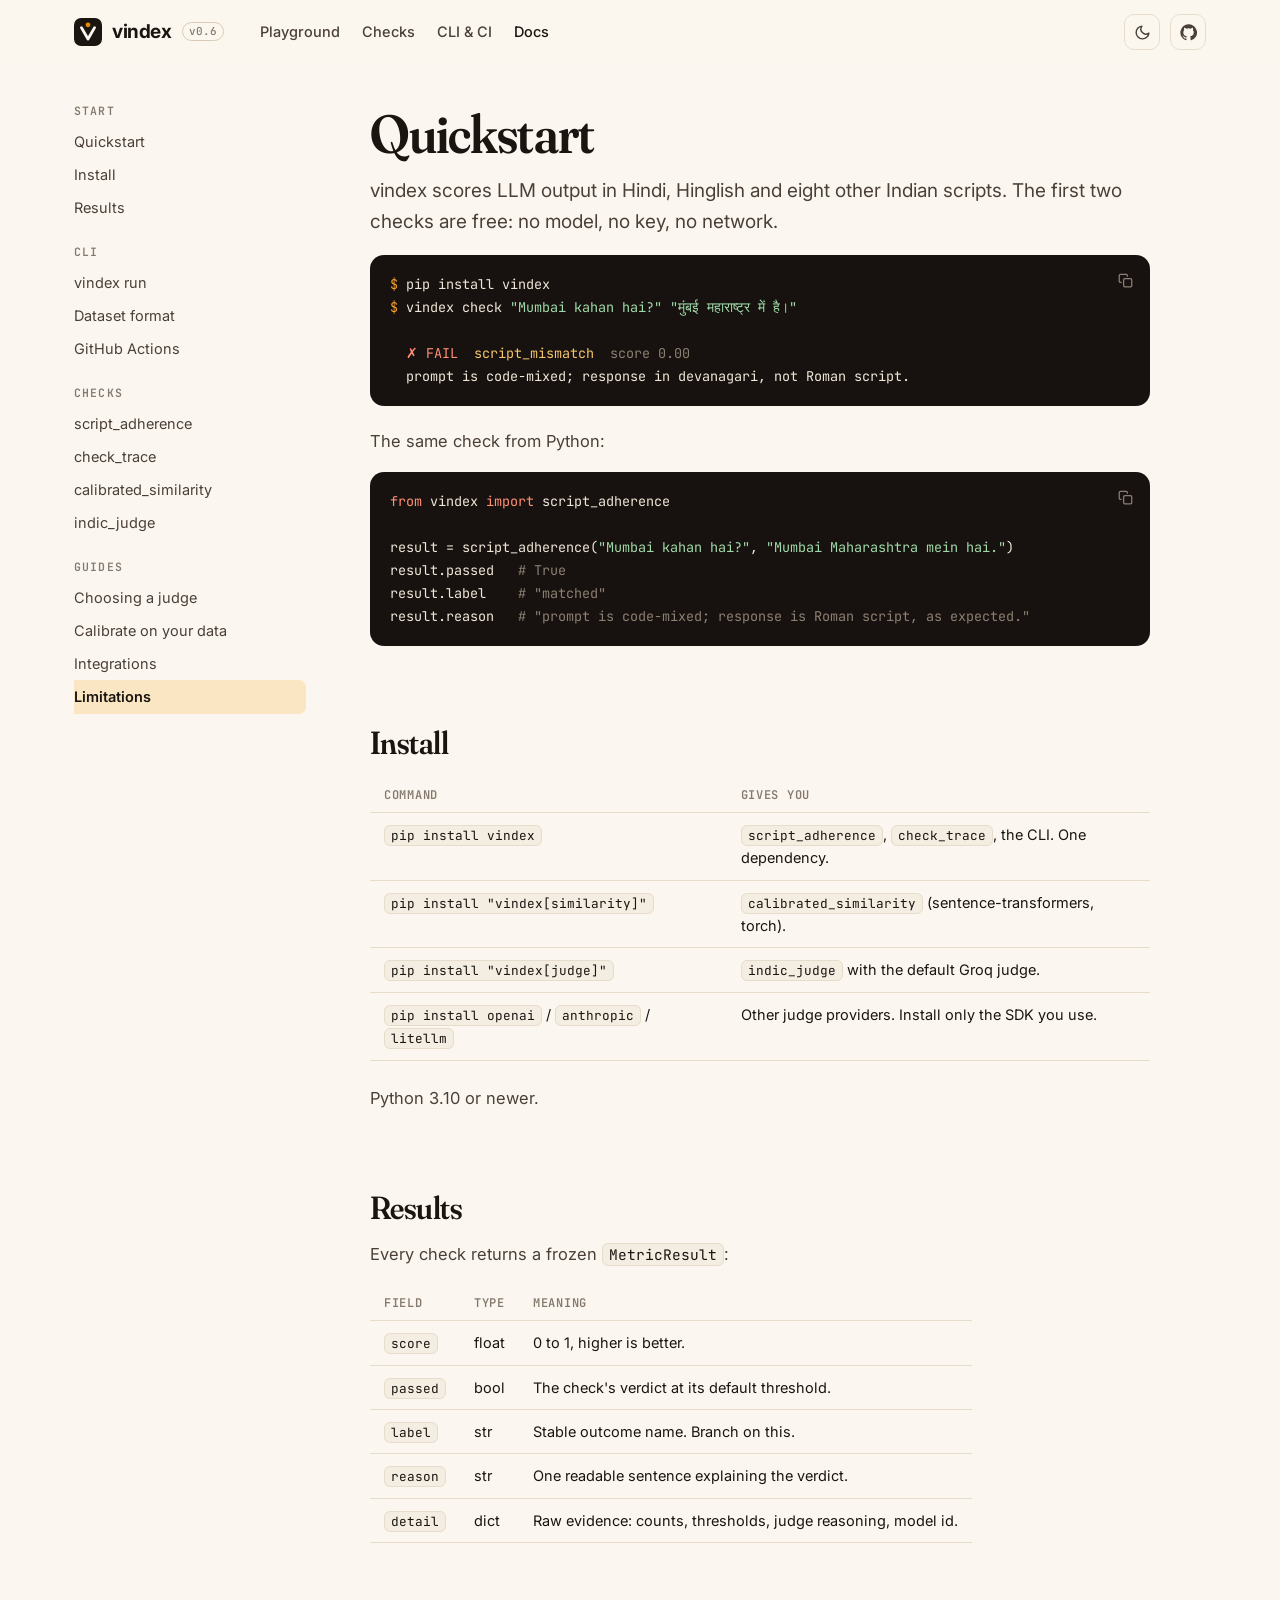
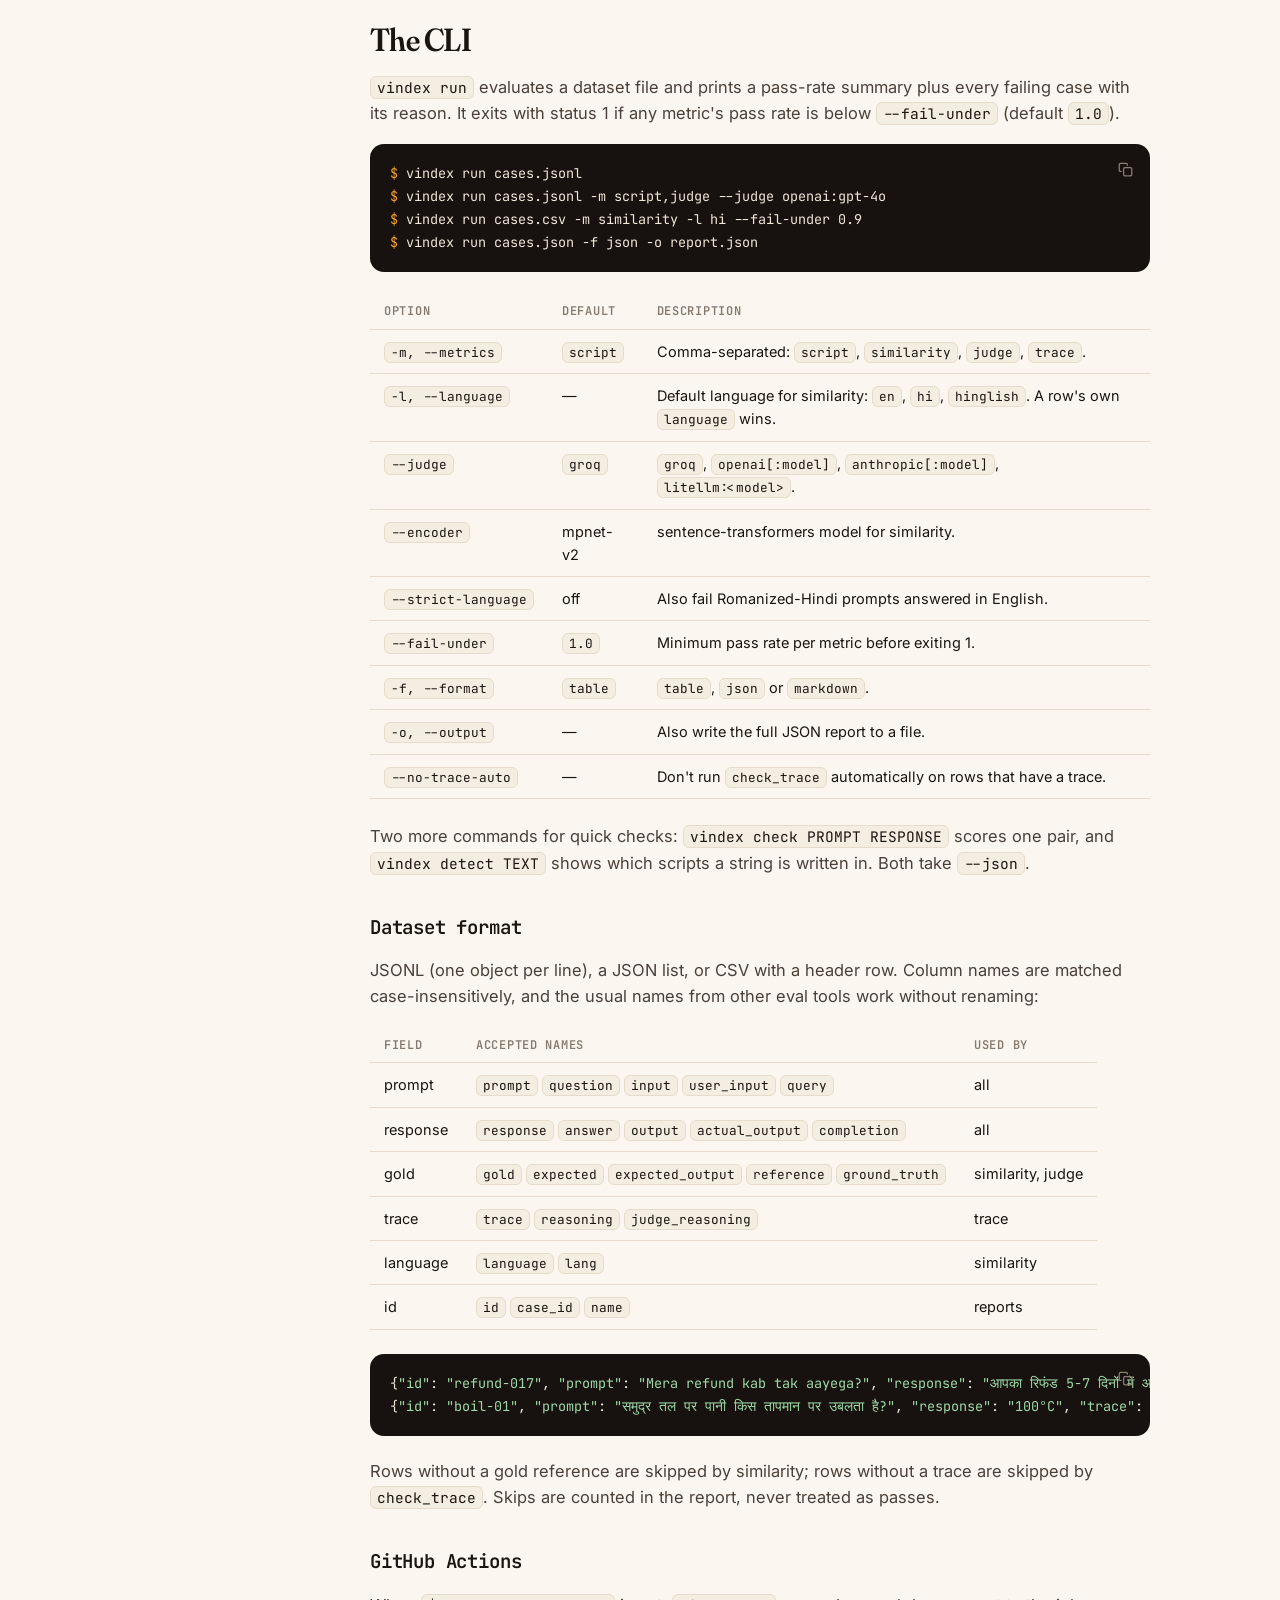
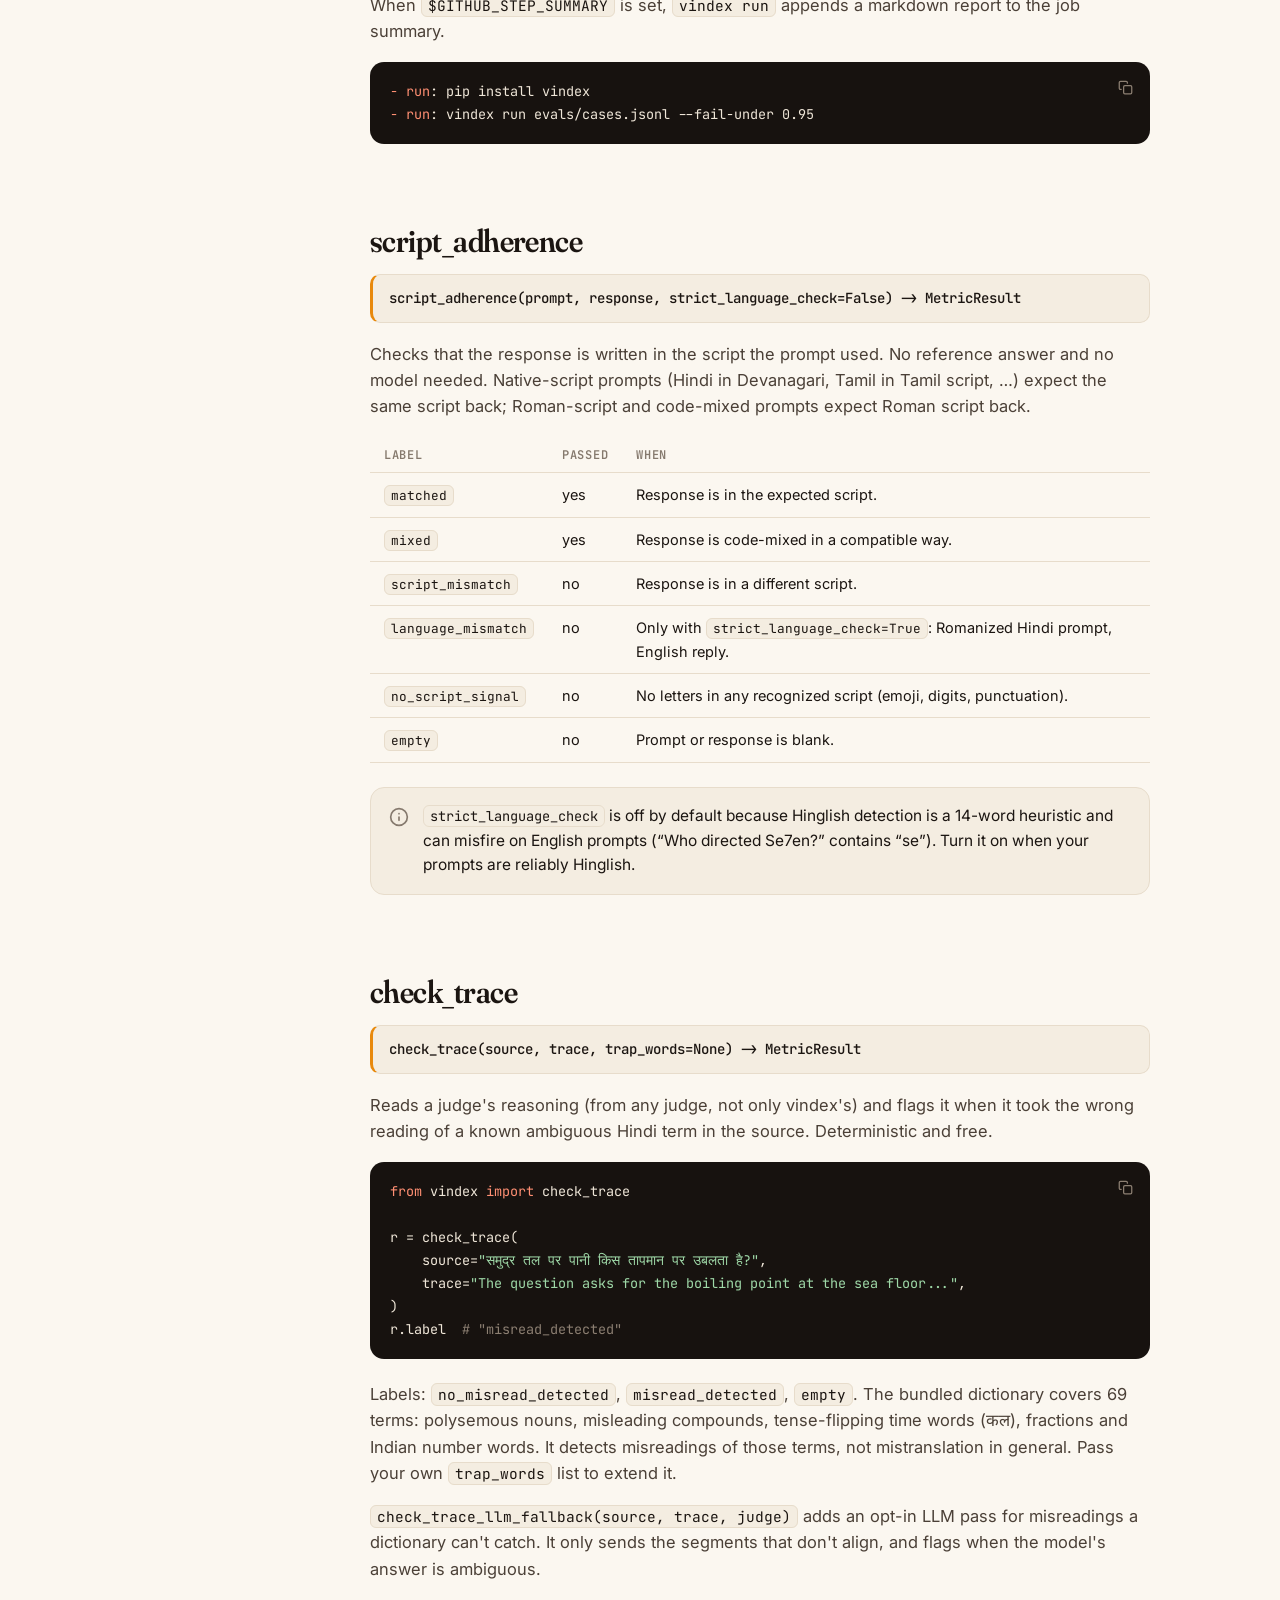
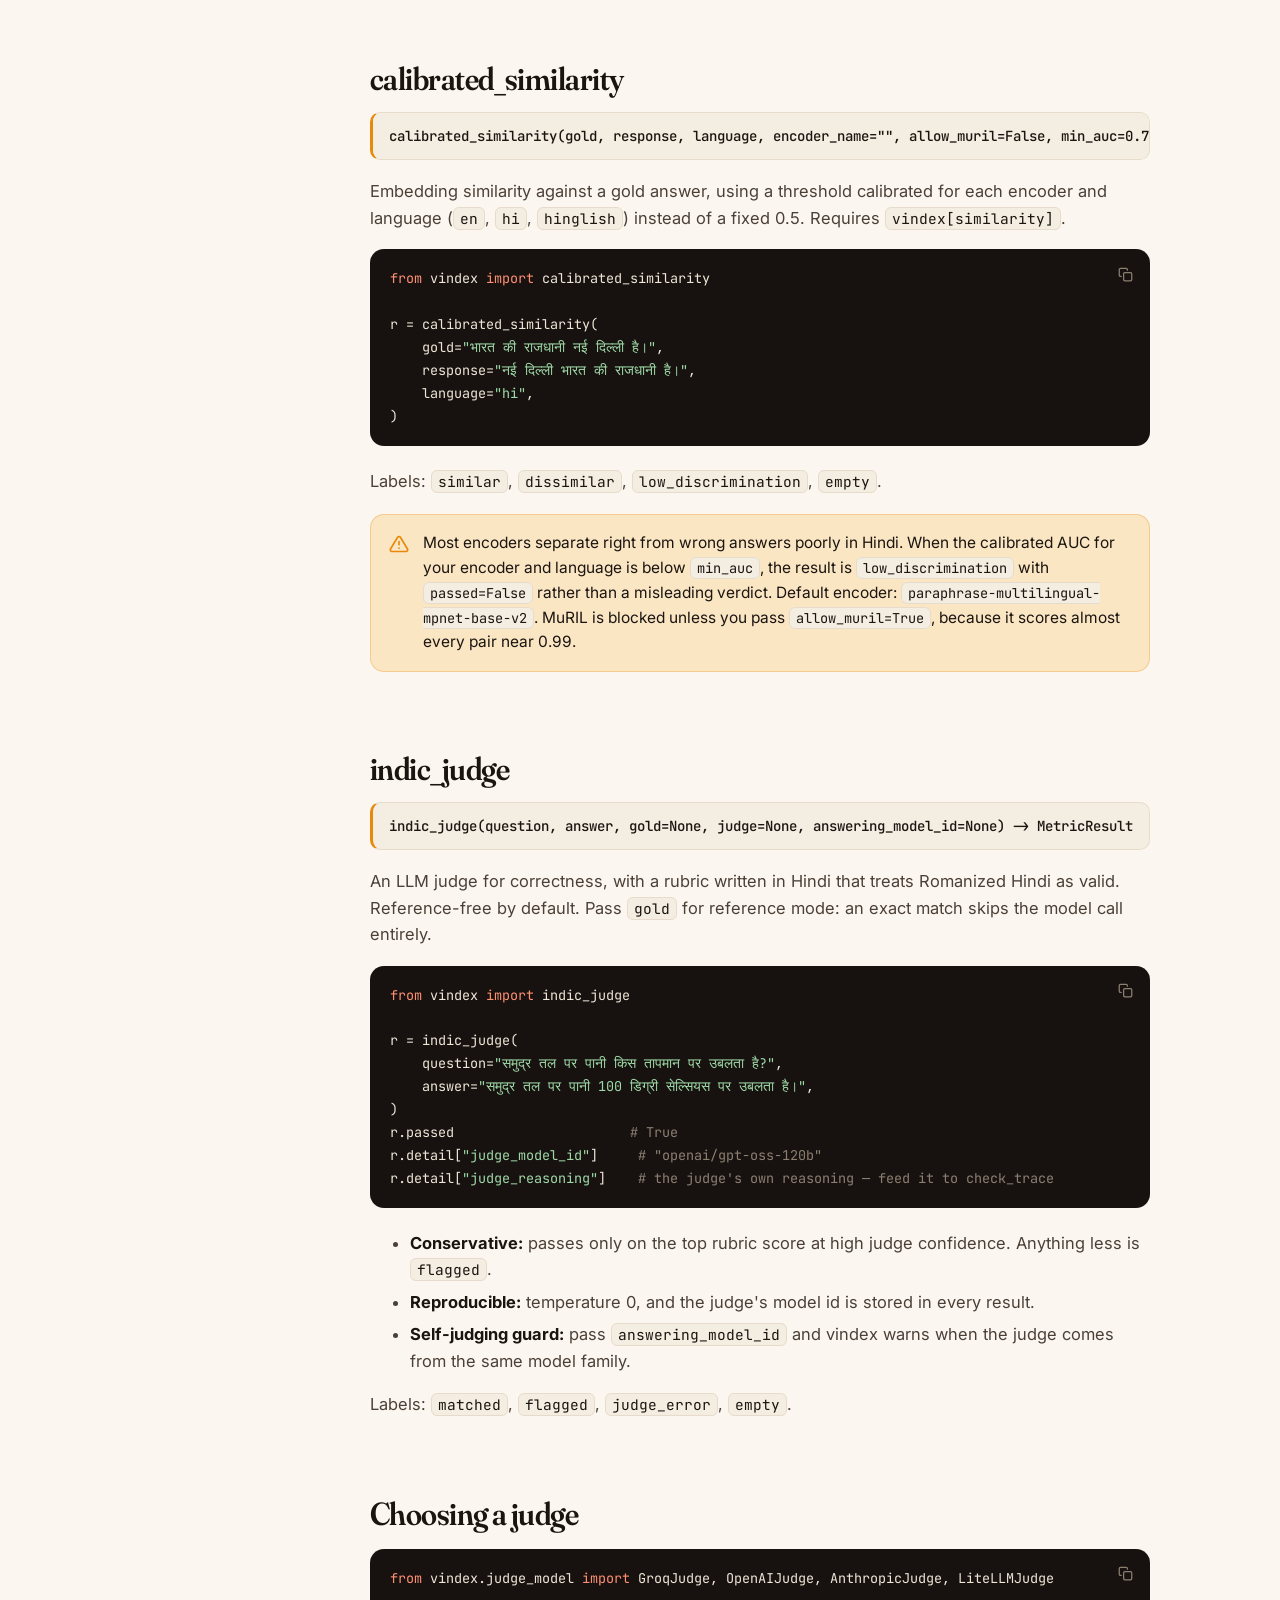
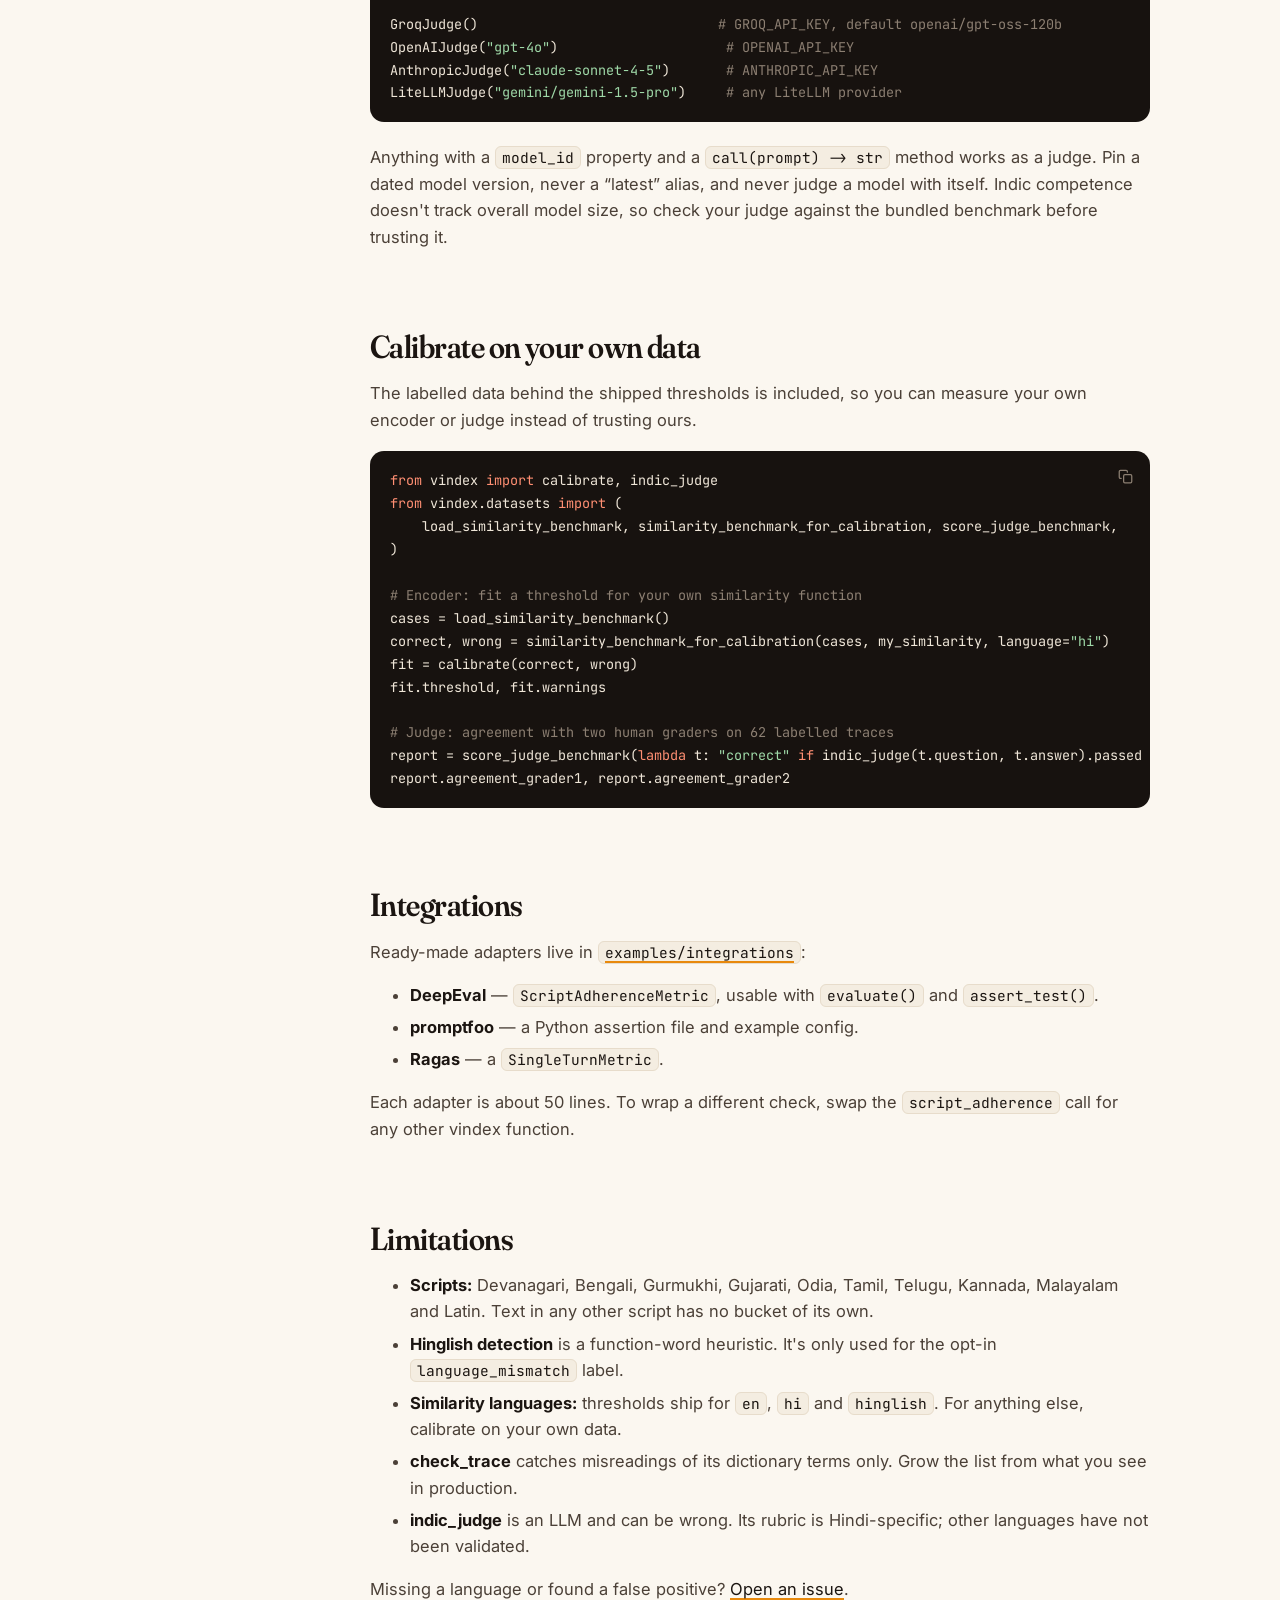
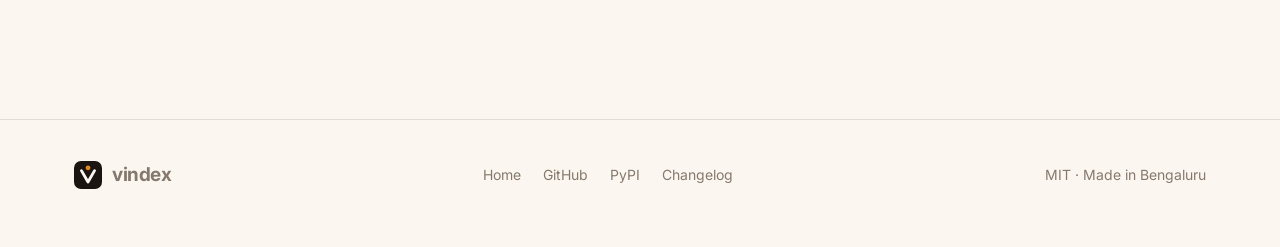
==== site/docs.html @ a99db392 "Ship v0.6.0: turn vindex into a product - Add the `vindex` CLI (run/check/detect) with CI exit codes" ====
<!doctype html>
<html lang="en">
<head>
<meta charset="utf-8">
<meta name="viewport" content="width=device-width, initial-scale=1">
<title>vindex docs</title>
<meta name="description" content="Install vindex, run the CLI, and use script_adherence, check_trace, calibrated_similarity and indic_judge.">
<meta name="theme-color" content="#fbf7f0" media="(prefers-color-scheme: light)">
<meta name="theme-color" content="#120e0b" media="(prefers-color-scheme: dark)">
<link rel="icon" href="favicon.svg" type="image/svg+xml">
<link rel="preconnect" href="https://fonts.googleapis.com">
<link rel="preconnect" href="https://fonts.gstatic.com" crossorigin>
<link href="https://fonts.googleapis.com/css2?family=Fraunces:ital,opsz,wght,SOFT@0,9..144,500..700,50;1,9..144,500,50&family=Inter:wght@400;500;600;700&family=JetBrains+Mono:wght@400;500;600;700&family=Tiro+Devanagari+Hindi&family=Noto+Sans+Devanagari:wght@400;600&display=swap" rel="stylesheet">
<link rel="stylesheet" href="assets/style.css">
</head>
<body>

<header class="nav">
  <div class="wrap">
    <a class="brand" href="./"><img class="brand-mark" src="assets/logo.svg" alt="">vindex <small>v0.6</small></a>
    <nav class="nav-links" aria-label="Primary">
      <a href="./#playground">Playground</a>
      <a href="./#checks">Checks</a>
      <a href="./#workflow">CLI &amp; CI</a>
      <a href="docs.html" aria-current="page">Docs</a>
    </nav>
    <div class="nav-right">
      <button class="icon-btn" type="button" data-theme-toggle aria-label="Toggle dark mode">
        <svg viewBox="0 0 24 24" fill="none" stroke="currentColor" stroke-width="2" stroke-linecap="round" stroke-linejoin="round"><path d="M21 12.8A9 9 0 1 1 11.2 3a7 7 0 0 0 9.8 9.8z"/></svg>
      </button>
      <a class="icon-btn" href="https://github.com/dripston/vindex" aria-label="GitHub">
        <svg viewBox="0 0 24 24" fill="currentColor"><path d="M12 .5a11.5 11.5 0 0 0-3.64 22.41c.58.1.79-.25.79-.56v-2c-3.2.7-3.88-1.37-3.88-1.37-.52-1.33-1.28-1.69-1.28-1.69-1.05-.72.08-.7.08-.7 1.16.08 1.77 1.19 1.77 1.19 1.03 1.77 2.7 1.26 3.36.96.1-.75.4-1.26.73-1.55-2.55-.29-5.24-1.28-5.24-5.68 0-1.26.45-2.28 1.19-3.09-.12-.29-.52-1.46.11-3.05 0 0 .97-.31 3.17 1.18a11 11 0 0 1 5.77 0c2.2-1.49 3.17-1.18 3.17-1.18.63 1.59.23 2.76.11 3.05.74.81 1.19 1.83 1.19 3.09 0 4.41-2.69 5.38-5.25 5.67.41.36.78 1.06.78 2.14v3.17c0 .31.21.67.8.56A11.5 11.5 0 0 0 12 .5z"/></svg>
      </a>
    </div>
  </div>
</header>

<div class="wrap docs">
  <aside class="sidebar" aria-label="Docs navigation">
    <h5>Start</h5>
    <a href="#quickstart">Quickstart</a>
    <a href="#install">Install</a>
    <a href="#results">Results</a>
    <h5>CLI</h5>
    <a href="#cli">vindex run</a>
    <a href="#datasets">Dataset format</a>
    <a href="#ci">GitHub Actions</a>
    <h5>Checks</h5>
    <a href="#script-adherence">script_adherence</a>
    <a href="#check-trace">check_trace</a>
    <a href="#similarity">calibrated_similarity</a>
    <a href="#judge">indic_judge</a>
    <h5>Guides</h5>
    <a href="#judges">Choosing a judge</a>
    <a href="#calibrate">Calibrate on your data</a>
    <a href="#integrations">Integrations</a>
    <a href="#limits">Limitations</a>
  </aside>

  <article class="prose">
    <h1 id="quickstart">Quickstart</h1>
    <p class="lead">vindex scores LLM output in Hindi, Hinglish and eight other Indian scripts. The first two checks are free: no model, no key, no network.</p>
<pre data-copyable><span class="p">$</span> pip install vindex
<span class="p">$</span> vindex check <span class="s">"Mumbai kahan hai?"</span> <span class="s">"मुंबई महाराष्ट्र में है।"</span>

  <span class="k">✗ FAIL</span>  <span class="f">script_mismatch</span>  <span class="c">score 0.00</span>
  prompt is code-mixed; response in devanagari, not Roman script.</pre>
    <p>The same check from Python:</p>
<pre data-copyable><span class="k">from</span> vindex <span class="k">import</span> script_adherence

result = script_adherence(<span class="s">"Mumbai kahan hai?"</span>, <span class="s">"Mumbai Maharashtra mein hai."</span>)
result.passed   <span class="c"># True</span>
result.label    <span class="c"># "matched"</span>
result.reason   <span class="c"># "prompt is code-mixed; response is Roman script, as expected."</span></pre>

    <h2 id="install">Install</h2>
    <table>
      <thead><tr><th>Command</th><th>Gives you</th></tr></thead>
      <tbody>
        <tr><td><code>pip install vindex</code></td><td><code>script_adherence</code>, <code>check_trace</code>, the CLI. One dependency.</td></tr>
        <tr><td><code>pip install "vindex[similarity]"</code></td><td><code>calibrated_similarity</code> (sentence-transformers, torch).</td></tr>
        <tr><td><code>pip install "vindex[judge]"</code></td><td><code>indic_judge</code> with the default Groq judge.</td></tr>
        <tr><td><code>pip install openai</code> / <code>anthropic</code> / <code>litellm</code></td><td>Other judge providers. Install only the SDK you use.</td></tr>
      </tbody>
    </table>
    <p>Python 3.10 or newer.</p>

    <h2 id="results">Results</h2>
    <p>Every check returns a frozen <code>MetricResult</code>:</p>
    <table>
      <thead><tr><th>Field</th><th>Type</th><th>Meaning</th></tr></thead>
      <tbody>
        <tr><td><code>score</code></td><td>float</td><td>0 to 1, higher is better.</td></tr>
        <tr><td><code>passed</code></td><td>bool</td><td>The check's verdict at its default threshold.</td></tr>
        <tr><td><code>label</code></td><td>str</td><td>Stable outcome name. Branch on this.</td></tr>
        <tr><td><code>reason</code></td><td>str</td><td>One readable sentence explaining the verdict.</td></tr>
        <tr><td><code>detail</code></td><td>dict</td><td>Raw evidence: counts, thresholds, judge reasoning, model id.</td></tr>
      </tbody>
    </table>

    <h2 id="cli">The CLI</h2>
    <p><code>vindex run</code> evaluates a dataset file and prints a pass-rate summary plus every failing case with its reason. It exits with status 1 if any metric's pass rate is below <code>--fail-under</code> (default <code>1.0</code>).</p>
<pre data-copyable><span class="p">$</span> vindex run cases.jsonl
<span class="p">$</span> vindex run cases.jsonl -m script,judge --judge openai:gpt-4o
<span class="p">$</span> vindex run cases.csv -m similarity -l hi --fail-under 0.9
<span class="p">$</span> vindex run cases.json -f json -o report.json</pre>
    <table>
      <thead><tr><th>Option</th><th>Default</th><th>Description</th></tr></thead>
      <tbody>
        <tr><td><code>-m, --metrics</code></td><td><code>script</code></td><td>Comma-separated: <code>script</code>, <code>similarity</code>, <code>judge</code>, <code>trace</code>.</td></tr>
        <tr><td><code>-l, --language</code></td><td>—</td><td>Default language for similarity: <code>en</code>, <code>hi</code>, <code>hinglish</code>. A row's own <code>language</code> wins.</td></tr>
        <tr><td><code>--judge</code></td><td><code>groq</code></td><td><code>groq</code>, <code>openai[:model]</code>, <code>anthropic[:model]</code>, <code>litellm:&lt;model&gt;</code>.</td></tr>
        <tr><td><code>--encoder</code></td><td>mpnet-v2</td><td>sentence-transformers model for similarity.</td></tr>
        <tr><td><code>--strict-language</code></td><td>off</td><td>Also fail Romanized-Hindi prompts answered in English.</td></tr>
        <tr><td><code>--fail-under</code></td><td><code>1.0</code></td><td>Minimum pass rate per metric before exiting 1.</td></tr>
        <tr><td><code>-f, --format</code></td><td><code>table</code></td><td><code>table</code>, <code>json</code> or <code>markdown</code>.</td></tr>
        <tr><td><code>-o, --output</code></td><td>—</td><td>Also write the full JSON report to a file.</td></tr>
        <tr><td><code>--no-trace-auto</code></td><td>—</td><td>Don't run <code>check_trace</code> automatically on rows that have a trace.</td></tr>
      </tbody>
    </table>
    <p>Two more commands for quick checks: <code>vindex check PROMPT RESPONSE</code> scores one pair, and <code>vindex detect TEXT</code> shows which scripts a string is written in. Both take <code>--json</code>.</p>

    <h3 id="datasets">Dataset format</h3>
    <p>JSONL (one object per line), a JSON list, or CSV with a header row. Column names are matched case-insensitively, and the usual names from other eval tools work without renaming:</p>
    <table>
      <thead><tr><th>Field</th><th>Accepted names</th><th>Used by</th></tr></thead>
      <tbody>
        <tr><td>prompt</td><td><code>prompt</code> <code>question</code> <code>input</code> <code>user_input</code> <code>query</code></td><td>all</td></tr>
        <tr><td>response</td><td><code>response</code> <code>answer</code> <code>output</code> <code>actual_output</code> <code>completion</code></td><td>all</td></tr>
        <tr><td>gold</td><td><code>gold</code> <code>expected</code> <code>expected_output</code> <code>reference</code> <code>ground_truth</code></td><td>similarity, judge</td></tr>
        <tr><td>trace</td><td><code>trace</code> <code>reasoning</code> <code>judge_reasoning</code></td><td>trace</td></tr>
        <tr><td>language</td><td><code>language</code> <code>lang</code></td><td>similarity</td></tr>
        <tr><td>id</td><td><code>id</code> <code>case_id</code> <code>name</code></td><td>reports</td></tr>
      </tbody>
    </table>
<pre data-copyable>{<span class="s">"id"</span>: <span class="s">"refund-017"</span>, <span class="s">"prompt"</span>: <span class="s">"Mera refund kab tak aayega?"</span>, <span class="s">"response"</span>: <span class="s">"आपका रिफंड 5-7 दिनों में आएगा।"</span>}
{<span class="s">"id"</span>: <span class="s">"boil-01"</span>, <span class="s">"prompt"</span>: <span class="s">"समुद्र तल पर पानी किस तापमान पर उबलता है?"</span>, <span class="s">"response"</span>: <span class="s">"100°C"</span>, <span class="s">"trace"</span>: <span class="s">"...sea floor..."</span>}</pre>
    <p>Rows without a gold reference are skipped by similarity; rows without a trace are skipped by <code>check_trace</code>. Skips are counted in the report, never treated as passes.</p>

    <h3 id="ci">GitHub Actions</h3>
    <p>When <code>$GITHUB_STEP_SUMMARY</code> is set, <code>vindex run</code> appends a markdown report to the job summary.</p>
<pre data-copyable><span class="k">- run</span>: pip install vindex
<span class="k">- run</span>: vindex run evals/cases.jsonl --fail-under 0.95</pre>

    <h2 id="script-adherence">script_adherence</h2>
    <div class="sig">script_adherence(prompt, response, strict_language_check=False) -&gt; MetricResult</div>
    <p>Checks that the response is written in the script the prompt used. No reference answer and no model needed. Native-script prompts (Hindi in Devanagari, Tamil in Tamil script, …) expect the same script back; Roman-script and code-mixed prompts expect Roman script back.</p>
    <table>
      <thead><tr><th>Label</th><th>Passed</th><th>When</th></tr></thead>
      <tbody>
        <tr><td><code>matched</code></td><td>yes</td><td>Response is in the expected script.</td></tr>
        <tr><td><code>mixed</code></td><td>yes</td><td>Response is code-mixed in a compatible way.</td></tr>
        <tr><td><code>script_mismatch</code></td><td>no</td><td>Response is in a different script.</td></tr>
        <tr><td><code>language_mismatch</code></td><td>no</td><td>Only with <code>strict_language_check=True</code>: Romanized Hindi prompt, English reply.</td></tr>
        <tr><td><code>no_script_signal</code></td><td>no</td><td>No letters in any recognized script (emoji, digits, punctuation).</td></tr>
        <tr><td><code>empty</code></td><td>no</td><td>Prompt or response is blank.</td></tr>
      </tbody>
    </table>
    <div class="callout note"><svg viewBox="0 0 24 24" fill="none" stroke="currentColor" stroke-width="2" stroke-linecap="round"><circle cx="12" cy="12" r="10"/><path d="M12 16v-4M12 8h.01"/></svg><p><code>strict_language_check</code> is off by default because Hinglish detection is a 14-word heuristic and can misfire on English prompts (“Who directed Se7en?” contains “se”). Turn it on when your prompts are reliably Hinglish.</p></div>

    <h2 id="check-trace">check_trace</h2>
    <div class="sig">check_trace(source, trace, trap_words=None) -&gt; MetricResult</div>
    <p>Reads a judge's reasoning (from any judge, not only vindex's) and flags it when it took the wrong reading of a known ambiguous Hindi term in the source. Deterministic and free.</p>
<pre data-copyable><span class="k">from</span> vindex <span class="k">import</span> check_trace

r = check_trace(
    source=<span class="s">"समुद्र तल पर पानी किस तापमान पर उबलता है?"</span>,
    trace=<span class="s">"The question asks for the boiling point at the sea floor..."</span>,
)
r.label  <span class="c"># "misread_detected"</span></pre>
    <p>Labels: <code>no_misread_detected</code>, <code>misread_detected</code>, <code>empty</code>. The bundled dictionary covers 69 terms: polysemous nouns, misleading compounds, tense-flipping time words (<span lang="hi">कल</span>), fractions and Indian number words. It detects misreadings of those terms, not mistranslation in general. Pass your own <code>trap_words</code> list to extend it.</p>
    <p><code>check_trace_llm_fallback(source, trace, judge)</code> adds an opt-in LLM pass for misreadings a dictionary can't catch. It only sends the segments that don't align, and flags when the model's answer is ambiguous.</p>

    <h2 id="similarity">calibrated_similarity</h2>
    <div class="sig">calibrated_similarity(gold, response, language, encoder_name="", allow_muril=False, min_auc=0.7) -&gt; MetricResult</div>
    <p>Embedding similarity against a gold answer, using a threshold calibrated for each encoder and language (<code>en</code>, <code>hi</code>, <code>hinglish</code>) instead of a fixed 0.5. Requires <code>vindex[similarity]</code>.</p>
<pre data-copyable><span class="k">from</span> vindex <span class="k">import</span> calibrated_similarity

r = calibrated_similarity(
    gold=<span class="s">"भारत की राजधानी नई दिल्ली है।"</span>,
    response=<span class="s">"नई दिल्ली भारत की राजधानी है।"</span>,
    language=<span class="s">"hi"</span>,
)</pre>
    <p>Labels: <code>similar</code>, <code>dissimilar</code>, <code>low_discrimination</code>, <code>empty</code>.</p>
    <div class="callout"><svg viewBox="0 0 24 24" fill="none" stroke="currentColor" stroke-width="2" stroke-linecap="round"><path d="M10.3 3.9 1.8 18a2 2 0 0 0 1.7 3h17a2 2 0 0 0 1.7-3L13.7 3.9a2 2 0 0 0-3.4 0zM12 9v4M12 17h.01"/></svg><p>Most encoders separate right from wrong answers poorly in Hindi. When the calibrated AUC for your encoder and language is below <code>min_auc</code>, the result is <code>low_discrimination</code> with <code>passed=False</code> rather than a misleading verdict. Default encoder: <code>paraphrase-multilingual-mpnet-base-v2</code>. MuRIL is blocked unless you pass <code>allow_muril=True</code>, because it scores almost every pair near 0.99.</p></div>

    <h2 id="judge">indic_judge</h2>
    <div class="sig">indic_judge(question, answer, gold=None, judge=None, answering_model_id=None) -&gt; MetricResult</div>
    <p>An LLM judge for correctness, with a rubric written in Hindi that treats Romanized Hindi as valid. Reference-free by default. Pass <code>gold</code> for reference mode: an exact match skips the model call entirely.</p>
<pre data-copyable><span class="k">from</span> vindex <span class="k">import</span> indic_judge

r = indic_judge(
    question=<span class="s">"समुद्र तल पर पानी किस तापमान पर उबलता है?"</span>,
    answer=<span class="s">"समुद्र तल पर पानी 100 डिग्री सेल्सियस पर उबलता है।"</span>,
)
r.passed                      <span class="c"># True</span>
r.detail[<span class="s">"judge_model_id"</span>]     <span class="c"># "openai/gpt-oss-120b"</span>
r.detail[<span class="s">"judge_reasoning"</span>]    <span class="c"># the judge's own reasoning — feed it to check_trace</span></pre>
    <ul>
      <li><strong>Conservative:</strong> passes only on the top rubric score at high judge confidence. Anything less is <code>flagged</code>.</li>
      <li><strong>Reproducible:</strong> temperature 0, and the judge's model id is stored in every result.</li>
      <li><strong>Self-judging guard:</strong> pass <code>answering_model_id</code> and vindex warns when the judge comes from the same model family.</li>
    </ul>
    <p>Labels: <code>matched</code>, <code>flagged</code>, <code>judge_error</code>, <code>empty</code>.</p>

    <h2 id="judges">Choosing a judge</h2>
<pre data-copyable><span class="k">from</span> vindex.judge_model <span class="k">import</span> GroqJudge, OpenAIJudge, AnthropicJudge, LiteLLMJudge

GroqJudge()                              <span class="c"># GROQ_API_KEY, default openai/gpt-oss-120b</span>
OpenAIJudge(<span class="s">"gpt-4o"</span>)                     <span class="c"># OPENAI_API_KEY</span>
AnthropicJudge(<span class="s">"claude-sonnet-4-5"</span>)       <span class="c"># ANTHROPIC_API_KEY</span>
LiteLLMJudge(<span class="s">"gemini/gemini-1.5-pro"</span>)     <span class="c"># any LiteLLM provider</span></pre>
    <p>Anything with a <code>model_id</code> property and a <code>call(prompt) -&gt; str</code> method works as a judge. Pin a dated model version, never a “latest” alias, and never judge a model with itself. Indic competence doesn't track overall model size, so check your judge against the bundled benchmark before trusting it.</p>

    <h2 id="calibrate">Calibrate on your own data</h2>
    <p>The labelled data behind the shipped thresholds is included, so you can measure your own encoder or judge instead of trusting ours.</p>
<pre data-copyable><span class="k">from</span> vindex <span class="k">import</span> calibrate, indic_judge
<span class="k">from</span> vindex.datasets <span class="k">import</span> (
    load_similarity_benchmark, similarity_benchmark_for_calibration, score_judge_benchmark,
)

<span class="c"># Encoder: fit a threshold for your own similarity function</span>
cases = load_similarity_benchmark()
correct, wrong = similarity_benchmark_for_calibration(cases, my_similarity, language=<span class="s">"hi"</span>)
fit = calibrate(correct, wrong)
fit.threshold, fit.warnings

<span class="c"># Judge: agreement with two human graders on 62 labelled traces</span>
report = score_judge_benchmark(<span class="k">lambda</span> t: <span class="s">"correct"</span> <span class="k">if</span> indic_judge(t.question, t.answer).passed <span class="k">else</span> <span class="s">"wrong"</span>)
report.agreement_grader1, report.agreement_grader2</pre>

    <h2 id="integrations">Integrations</h2>
    <p>Ready-made adapters live in <a href="https://github.com/dripston/vindex/tree/master/examples/integrations"><code>examples/integrations</code></a>:</p>
    <ul>
      <li><strong>DeepEval</strong> — <code>ScriptAdherenceMetric</code>, usable with <code>evaluate()</code> and <code>assert_test()</code>.</li>
      <li><strong>promptfoo</strong> — a Python assertion file and example config.</li>
      <li><strong>Ragas</strong> — a <code>SingleTurnMetric</code>.</li>
    </ul>
    <p>Each adapter is about 50 lines. To wrap a different check, swap the <code>script_adherence</code> call for any other vindex function.</p>

    <h2 id="limits">Limitations</h2>
    <ul>
      <li><strong>Scripts:</strong> Devanagari, Bengali, Gurmukhi, Gujarati, Odia, Tamil, Telugu, Kannada, Malayalam and Latin. Text in any other script has no bucket of its own.</li>
      <li><strong>Hinglish detection</strong> is a function-word heuristic. It's only used for the opt-in <code>language_mismatch</code> label.</li>
      <li><strong>Similarity languages:</strong> thresholds ship for <code>en</code>, <code>hi</code> and <code>hinglish</code>. For anything else, calibrate on your own data.</li>
      <li><strong>check_trace</strong> catches misreadings of its dictionary terms only. Grow the list from what you see in production.</li>
      <li><strong>indic_judge</strong> is an LLM and can be wrong. Its rubric is Hindi-specific; other languages have not been validated.</li>
    </ul>
    <p>Missing a language or found a false positive? <a href="https://github.com/dripston/vindex/issues">Open an issue</a>.</p>
  </article>
</div>

<footer>
  <div class="wrap">
    <a class="brand" href="./"><img class="brand-mark" src="assets/logo.svg" alt="">vindex</a>
    <nav aria-label="Footer">
      <a href="./">Home</a>
      <a href="https://github.com/dripston/vindex">GitHub</a>
      <a href="https://pypi.org/project/vindex/">PyPI</a>
      <a href="https://github.com/dripston/vindex/blob/master/CHANGELOG.md">Changelog</a>
    </nav>
    <span>MIT · Made in Bengaluru</span>
  </div>
</footer>

<script src="assets/site.js"></script>
</body>
</html>
---- site/assets/style.css ----
/* vindex — site styles */

:root {
  --paper: #fbf7f0;
  --paper-2: #f4ede1;
  --card: #ffffff;
  --ink: #1b1511;
  --ink-2: #4b4037;
  --muted: #85796d;
  --line: #e7dccb;
  --line-2: #d9cbb5;
  --marigold: #e8890c;
  --marigold-soft: #fbe6c4;
  --sindoor: #c8361d;
  --sindoor-soft: #f8dcd5;
  --leaf: #2d7a4c;
  --leaf-soft: #d9efe1;
  --indigo: #27335e;
  --term-bg: #17120f;
  --term-ink: #efe6d8;
  --term-dim: #8c7f72;
  --shadow: 0 1px 0 rgba(27, 21, 17, .04), 0 12px 32px -12px rgba(60, 40, 20, .18);
  --radius: 14px;
  --serif: "Fraunces", "Tiro Devanagari Hindi", Georgia, serif;
  --sans: "Inter", "Noto Sans Devanagari", "Noto Sans Tamil", system-ui, -apple-system, "Segoe UI", sans-serif;
  --deva: "Tiro Devanagari Hindi", "Noto Serif Devanagari", serif;
  --mono: "JetBrains Mono", ui-monospace, "SFMono-Regular", Consolas, monospace;
  color-scheme: light;
}

@media (prefers-color-scheme: dark) {
  :root:not([data-theme="light"]) {
    --paper: #120e0b;
    --paper-2: #1a1511;
    --card: #1d1814;
    --ink: #f3ebde;
    --ink-2: #cdbfad;
    --muted: #97897a;
    --line: #2e2620;
    --line-2: #3d332b;
    --marigold: #f5a12b;
    --marigold-soft: #3a2a12;
    --sindoor: #ef6a4f;
    --sindoor-soft: #3b1b14;
    --leaf: #5fbf85;
    --leaf-soft: #15301f;
    --indigo: #a9b6ea;
    --term-bg: #0b0806;
    --shadow: 0 1px 0 rgba(0, 0, 0, .3), 0 18px 40px -16px rgba(0, 0, 0, .7);
    color-scheme: dark;
  }
}
:root[data-theme="dark"] {
  --paper: #120e0b;
  --paper-2: #1a1511;
  --card: #1d1814;
  --ink: #f3ebde;
  --ink-2: #cdbfad;
  --muted: #97897a;
  --line: #2e2620;
  --line-2: #3d332b;
  --marigold: #f5a12b;
  --marigold-soft: #3a2a12;
  --sindoor: #ef6a4f;
  --sindoor-soft: #3b1b14;
  --leaf: #5fbf85;
  --leaf-soft: #15301f;
  --indigo: #a9b6ea;
  --term-bg: #0b0806;
  --shadow: 0 1px 0 rgba(0, 0, 0, .3), 0 18px 40px -16px rgba(0, 0, 0, .7);
  color-scheme: dark;
}

*, *::before, *::after { box-sizing: border-box; }
html { -webkit-text-size-adjust: 100%; scroll-behavior: smooth; scroll-padding-top: 84px; }
body {
  margin: 0;
  background: var(--paper);
  color: var(--ink);
  font: 16px/1.6 var(--sans);
  -webkit-font-smoothing: antialiased;
  overflow-x: hidden;
}
a { color: inherit; }
img, svg { display: block; max-width: 100%; }
code, pre, kbd { font-family: var(--mono); }
::selection { background: var(--marigold-soft); color: var(--ink); }

.wrap { width: 100%; max-width: 1180px; margin: 0 auto; padding: 0 24px; }
@media (max-width: 640px) { .wrap { padding: 0 16px; } }

/* ---------- nav ---------- */
.nav {
  position: sticky; top: 0; z-index: 50;
  background: color-mix(in srgb, var(--paper) 82%, transparent);
  backdrop-filter: saturate(1.4) blur(14px);
  -webkit-backdrop-filter: saturate(1.4) blur(14px);
  border-bottom: 1px solid transparent;
  transition: border-color .2s;
}
.nav.scrolled { border-bottom-color: var(--line); }
.nav .wrap { display: flex; align-items: center; gap: 28px; height: 64px; }
.brand { display: flex; align-items: center; gap: 10px; text-decoration: none; font-weight: 700; letter-spacing: -.02em; font-size: 19px; }
.brand-mark { width: 28px; height: 28px; }
.brand small { font: 500 11px/1 var(--mono); color: var(--muted); border: 1px solid var(--line-2); padding: 3px 6px; border-radius: 999px; letter-spacing: 0; }
.nav-links { display: flex; gap: 22px; margin-left: 8px; }
.nav-links a { text-decoration: none; color: var(--ink-2); font-size: 14.5px; font-weight: 500; }
.nav-links a:hover, .nav-links a[aria-current] { color: var(--ink); }
.nav-right { margin-left: auto; display: flex; align-items: center; gap: 10px; }
.icon-btn {
  display: inline-grid; place-items: center; width: 36px; height: 36px; border-radius: 10px;
  border: 1px solid var(--line); background: transparent; color: var(--ink-2); cursor: pointer;
}
.icon-btn:hover { color: var(--ink); border-color: var(--line-2); }
.icon-btn svg { width: 17px; height: 17px; }
@media (max-width: 760px) { .nav-links { display: none; } }
@media (max-width: 480px) { .nav-cta { display: none !important; } }
.btn { white-space: nowrap; }

/* ---------- buttons ---------- */
.btn {
  display: inline-flex; align-items: center; gap: 8px; height: 44px; padding: 0 18px;
  border-radius: 11px; font: 600 15px/1 var(--sans); text-decoration: none; cursor: pointer;
  border: 1px solid transparent; transition: transform .12s, background .15s, border-color .15s;
}
.btn:active { transform: translateY(1px); }
.btn-primary { background: var(--ink); color: var(--paper); }
.btn-primary:hover { background: color-mix(in srgb, var(--ink) 86%, var(--marigold)); }
.btn-ghost { border-color: var(--line-2); color: var(--ink); background: var(--card); }
.btn-ghost:hover { border-color: var(--ink-2); }
.btn svg { width: 16px; height: 16px; }

.install {
  display: inline-flex; align-items: center; gap: 12px; height: 44px; padding: 0 8px 0 16px;
  border-radius: 11px; border: 1px dashed var(--line-2); background: var(--paper-2);
  font: 500 14.5px/1 var(--mono); color: var(--ink);
}
.install .dollar { color: var(--marigold); user-select: none; }
.copy {
  display: inline-grid; place-items: center; width: 30px; height: 30px; border: 0; border-radius: 8px;
  background: transparent; color: var(--muted); cursor: pointer;
}
.copy:hover { background: var(--line); color: var(--ink); }
.copy svg { width: 15px; height: 15px; }
.copy.done { color: var(--leaf); }

/* ---------- hero ---------- */
.hero { position: relative; padding: 72px 0 40px; overflow: hidden; }
.hero-bg { position: absolute; inset: 0; pointer-events: none; color: var(--marigold); opacity: .13; }
.hero-bg svg { position: absolute; right: -180px; top: -140px; width: 760px; height: 760px; }
@media (max-width: 900px) { .hero-bg svg { right: -320px; top: -220px; } }
.hero-grid { position: relative; display: grid; grid-template-columns: 1fr 1.08fr; gap: 56px; align-items: center; }
@media (max-width: 980px) { .hero-grid { grid-template-columns: 1fr; gap: 40px; } }

.eyebrow {
  display: inline-flex; align-items: center; gap: 10px; padding: 6px 12px 6px 6px; border-radius: 999px;
  border: 1px solid var(--line); background: var(--card); font-size: 13.5px; color: var(--ink-2);
  text-decoration: none;
}
.eyebrow b { font: 600 11px/1 var(--mono); background: var(--marigold); color: #1b1511; padding: 5px 8px; border-radius: 999px; letter-spacing: .02em; }
.eyebrow:hover { border-color: var(--line-2); }

h1, h2, h3 { font-family: var(--serif); font-weight: 600; letter-spacing: -.017em; line-height: 1.06; margin: 0; font-variation-settings: "SOFT" 50, "opsz" 144; }
.hero h1 { font-size: clamp(42px, 6.4vw, 78px); margin: 22px 0 0; }
.hero h1 em { font-style: italic; font-weight: 500; color: var(--marigold); }
.hero-deva { font: 400 clamp(20px, 2.2vw, 26px)/1.3 var(--deva); color: var(--muted); margin-top: 14px; }
.hero p.lede { font-size: clamp(17px, 1.6vw, 19.5px); color: var(--ink-2); max-width: 34em; margin: 22px 0 30px; }
.hero-actions { display: flex; flex-wrap: wrap; gap: 12px; align-items: center; }
.hero-meta { display: flex; flex-wrap: wrap; gap: 8px 22px; margin-top: 30px; font-size: 13.5px; color: var(--muted); }
.hero-meta span { display: inline-flex; align-items: center; gap: 7px; }
.hero-meta i { width: 6px; height: 6px; border-radius: 50%; background: var(--leaf); display: inline-block; }

/* ---------- terminal ---------- */
.term {
  position: relative; background: var(--term-bg); color: var(--term-ink); border-radius: 16px;
  box-shadow: 0 30px 60px -24px rgba(40, 20, 5, .45), 0 0 0 1px rgba(255,255,255,.04) inset;
  font: 13px/1.62 var(--mono); overflow: hidden; min-width: 0;
  border: 1px solid rgba(255,255,255,.07);
}
.term-bar { display: flex; align-items: center; gap: 7px; padding: 13px 16px; border-bottom: 1px solid rgba(255,255,255,.06); }
.term-bar i { width: 11px; height: 11px; border-radius: 50%; background: #3a302a; }
.term-bar span { margin-left: 10px; color: var(--term-dim); font-size: 12px; }
.term pre { margin: 0; padding: 18px 20px 22px; white-space: pre; overflow-x: auto; min-height: 400px; }
.term .p { color: #f5a12b; }
.term .d { color: var(--term-dim); }
.term .g { color: #6fd39a; }
.term .r { color: #ff7a5c; }
.term .y { color: #f3c969; }
.term .b { color: #fff; font-weight: 700; }
.term .cursor { display: inline-block; width: 8px; height: 16px; background: #f5a12b; vertical-align: -3px; animation: blink 1s steps(1) infinite; }
@keyframes blink { 50% { opacity: 0; } }
@media (max-width: 640px) { .term { font-size: 11.5px; } .term pre { min-height: 0; padding: 14px; } }

/* ---------- sections ---------- */
section { padding: 96px 0; }
@media (max-width: 640px) { section { padding: 64px 0; } }
.kicker { font: 600 12.5px/1 var(--mono); letter-spacing: .12em; text-transform: uppercase; color: var(--marigold); display: flex; align-items: center; gap: 10px; }
.kicker::before { content: ""; width: 18px; height: 2px; background: currentColor; border-radius: 2px; }
.section-head { max-width: 760px; margin-bottom: 48px; }
.section-head h2 { font-size: clamp(32px, 4.2vw, 50px); margin-top: 16px; }
.section-head p { font-size: 18px; color: var(--ink-2); margin: 18px 0 0; }

/* ---------- problem band ---------- */
.band { --paper: #fbf7f0; background: #1b1511; color: var(--paper); position: relative; overflow: hidden; border-block: 1px solid var(--line); }
.band .kicker { color: var(--marigold); }
.band .section-head p { color: color-mix(in srgb, var(--paper) 72%, transparent); }
.band h2 { color: var(--paper); }
.chat-grid { display: grid; grid-template-columns: repeat(3, 1fr); gap: 18px; }
@media (max-width: 900px) { .chat-grid { grid-template-columns: 1fr; } }
.chat {
  background: color-mix(in srgb, var(--paper) 6%, transparent); border: 1px solid color-mix(in srgb, var(--paper) 12%, transparent);
  border-radius: var(--radius); padding: 20px; display: flex; flex-direction: column; gap: 12px;
}
.chat h3 { font: 600 13px/1.3 var(--mono); letter-spacing: .04em; color: color-mix(in srgb, var(--paper) 60%, transparent); text-transform: uppercase; }
.bubble { padding: 11px 14px; border-radius: 14px; font-size: 15.5px; line-height: 1.5; max-width: 92%; }
.bubble.user { align-self: flex-end; background: var(--marigold); color: #1b1511; border-bottom-right-radius: 4px; }
.bubble.bot { align-self: flex-start; background: color-mix(in srgb, var(--paper) 14%, transparent); color: var(--paper); border-bottom-left-radius: 4px; }
.verdict { margin-top: auto; display: flex; align-items: flex-start; gap: 10px; font-size: 13.5px; padding-top: 12px; border-top: 1px dashed color-mix(in srgb, var(--paper) 16%, transparent); color: color-mix(in srgb, var(--paper) 78%, transparent); }
.verdict code { font-size: 12.5px; }
.tag { display: inline-flex; align-items: center; gap: 6px; padding: 3px 9px; border-radius: 999px; font: 600 12px/1.4 var(--mono); white-space: nowrap; }
.tag.fail { background: var(--sindoor); color: #fff; }
.tag.pass { background: var(--leaf); color: #fff; }
.tag.warn { background: var(--marigold); color: #1b1511; }
.band-stat { display: grid; grid-template-columns: auto 1fr; gap: 28px; align-items: center; margin-top: 48px; padding-top: 40px; border-top: 1px solid color-mix(in srgb, var(--paper) 12%, transparent); }
.band-stat .num { font: 600 clamp(56px, 8vw, 96px)/1 var(--serif); color: var(--marigold); letter-spacing: -.04em; }
.band-stat p { margin: 0; font-size: 18px; max-width: 40em; color: color-mix(in srgb, var(--paper) 78%, transparent); }
.band-stat p b { color: var(--paper); }
@media (max-width: 640px) { .band-stat { grid-template-columns: 1fr; gap: 12px; } }

/* ---------- playground ---------- */
.play { display: grid; grid-template-columns: 1fr 1fr; gap: 0; border: 1px solid var(--line); border-radius: 20px; background: var(--card); box-shadow: var(--shadow); overflow: hidden; }
@media (max-width: 900px) { .play { grid-template-columns: 1fr; } }
.play-in { padding: 26px; border-right: 1px solid var(--line); display: flex; flex-direction: column; gap: 16px; }
@media (max-width: 900px) { .play-in { border-right: 0; border-bottom: 1px solid var(--line); } }
.field label { display: flex; justify-content: space-between; font: 600 12px/1 var(--mono); letter-spacing: .08em; text-transform: uppercase; color: var(--muted); margin-bottom: 8px; }
.field label span { text-transform: none; letter-spacing: 0; font-weight: 500; color: var(--ink-2); }
.field textarea {
  width: 100%; min-height: 86px; resize: vertical; border: 1px solid var(--line-2); border-radius: 12px;
  padding: 12px 14px; background: var(--paper); color: var(--ink); font: 17px/1.5 var(--sans);
  outline: none; transition: border-color .15s, box-shadow .15s;
}
.field textarea:focus { border-color: var(--marigold); box-shadow: 0 0 0 4px color-mix(in srgb, var(--marigold) 18%, transparent); }
.presets { display: flex; flex-wrap: wrap; gap: 8px; }
.presets button {
  border: 1px solid var(--line-2); background: transparent; color: var(--ink-2); border-radius: 999px;
  padding: 6px 12px; font: 500 13px/1.2 var(--sans); cursor: pointer;
}
.presets button:hover, .presets button.on { border-color: var(--ink); color: var(--ink); background: var(--paper-2); }
.toggle { display: flex; align-items: center; gap: 10px; font-size: 14px; color: var(--ink-2); cursor: pointer; user-select: none; }
.toggle input { accent-color: var(--marigold); width: 16px; height: 16px; }

.play-out { padding: 26px; background: var(--paper-2); display: flex; flex-direction: column; gap: 18px; min-width: 0; }
.result-head { display: flex; align-items: center; gap: 14px; flex-wrap: wrap; }
.big-verdict { font: 700 15px/1 var(--mono); letter-spacing: .06em; padding: 10px 14px; border-radius: 10px; color: #fff; }
.big-verdict.pass { background: var(--leaf); }
.big-verdict.fail { background: var(--sindoor); }
.result-label { font: 600 22px/1.2 var(--mono); }
.result-reason { font-size: 16.5px; color: var(--ink-2); margin: 0; min-height: 3em; }
.bars { display: grid; gap: 14px; }
.bars h4 { margin: 0 0 6px; font: 600 12px/1 var(--mono); letter-spacing: .08em; text-transform: uppercase; color: var(--muted); display: flex; justify-content: space-between; }
.bars h4 span { color: var(--ink); letter-spacing: 0; text-transform: none; }
.bar { display: flex; height: 10px; border-radius: 99px; overflow: hidden; background: var(--line); }
.bar i { display: block; height: 100%; transition: width .35s cubic-bezier(.2,.8,.2,1); }
.legend { display: flex; flex-wrap: wrap; gap: 6px 14px; margin-top: 8px; font-size: 12.5px; color: var(--muted); }
.legend b { display: inline-block; width: 8px; height: 8px; border-radius: 2px; margin-right: 6px; vertical-align: 0; }
.code-out { margin-top: auto; background: var(--term-bg); color: var(--term-ink); border-radius: 12px; padding: 14px 16px; font: 12.5px/1.6 var(--mono); overflow-x: auto; white-space: pre; }
.code-out .k { color: #f5a12b; } .code-out .s { color: #9fd9a8; } .code-out .n { color: #f3c969; } .code-out .c { color: var(--term-dim); }
.play-note { font-size: 13px; color: var(--muted); margin: 14px 2px 0; }

/* ---------- metric cards ---------- */
.cards { display: grid; grid-template-columns: repeat(2, 1fr); gap: 18px; }
@media (max-width: 900px) { .cards { grid-template-columns: 1fr; } }
.card { background: var(--card); border: 1px solid var(--line); border-radius: 18px; padding: 28px; display: flex; flex-direction: column; gap: 14px; position: relative; overflow: hidden; }
.card:hover { border-color: var(--line-2); }
.card-top { display: flex; align-items: center; justify-content: space-between; gap: 12px; }
.card-icon { width: 44px; height: 44px; border-radius: 12px; display: grid; place-items: center; background: var(--marigold-soft); color: var(--marigold); }
.card-icon svg { width: 22px; height: 22px; }
.chips { display: flex; flex-wrap: wrap; gap: 6px; }
.chip { font: 500 12px/1 var(--mono); padding: 6px 9px; border-radius: 7px; background: var(--paper-2); color: var(--ink-2); border: 1px solid var(--line); }
.chip.free { background: var(--leaf-soft); color: var(--leaf); border-color: transparent; }
.card h3 { font: 600 21px/1.2 var(--mono); letter-spacing: -.02em; }
.card p { margin: 0; color: var(--ink-2); }
.card pre { margin: 6px 0 0; background: var(--paper-2); border: 1px solid var(--line); border-radius: 12px; padding: 14px 16px; font-size: 13px; line-height: 1.6; overflow-x: auto; }
.card pre .k { color: var(--sindoor); } .card pre .s { color: var(--leaf); } .card pre .c { color: var(--muted); } .card pre .f { color: var(--indigo); }

/* ---------- tabs ---------- */
.tabs { border: 1px solid var(--line); border-radius: 18px; overflow: hidden; background: var(--term-bg); box-shadow: var(--shadow); }
.tablist { display: flex; gap: 2px; padding: 8px; overflow-x: auto; background: color-mix(in srgb, var(--term-bg) 80%, #3a2a1a); border-bottom: 1px solid rgba(255,255,255,.06); scrollbar-width: none; }
.tablist::-webkit-scrollbar { display: none; }
.tablist button { flex: none; border: 0; background: transparent; color: var(--term-dim); padding: 9px 14px; border-radius: 9px; font: 500 13.5px/1 var(--sans); cursor: pointer; }
.tablist button:hover { color: var(--term-ink); }
.tablist button[aria-selected="true"] { background: rgba(255,255,255,.08); color: #fff; }
.tabpanel { position: relative; }
.tabpanel pre { margin: 0; padding: 22px 24px; color: var(--term-ink); font: 13.5px/1.7 var(--mono); overflow-x: auto; min-height: 260px; }
.tabpanel .copy { position: absolute; top: 12px; right: 12px; color: var(--term-dim); }
.tabpanel .copy:hover { background: rgba(255,255,255,.08); color: #fff; }
.tabpanel .k { color: #ff8f73; } .tabpanel .s { color: #9fd9a8; } .tabpanel .c { color: var(--term-dim); } .tabpanel .f { color: #f5c46b; } .tabpanel .p { color: #f5a12b; }
.tabpanel[hidden] { display: none; }

/* ---------- features grid ---------- */
.feat { display: grid; grid-template-columns: repeat(3, 1fr); border-top: 1px solid var(--line); border-left: 1px solid var(--line); }
@media (max-width: 900px) { .feat { grid-template-columns: 1fr 1fr; } }
@media (max-width: 560px) { .feat { grid-template-columns: 1fr; } }
.feat div { padding: 28px; border-right: 1px solid var(--line); border-bottom: 1px solid var(--line); }
.feat h4 { margin: 0 0 8px; font: 600 17px/1.3 var(--sans); letter-spacing: -.01em; }
.feat p { margin: 0; color: var(--ink-2); font-size: 15px; }
.feat svg { width: 22px; height: 22px; color: var(--marigold); margin-bottom: 16px; }

/* ---------- scripts strip ---------- */
.scripts { display: flex; flex-wrap: wrap; justify-content: center; gap: 10px 14px; }
.scripts span { font-size: 22px; padding: 10px 18px; border: 1px solid var(--line); border-radius: 999px; background: var(--card); display: inline-flex; align-items: baseline; gap: 10px; }
.scripts small { font: 500 11.5px/1 var(--mono); color: var(--muted); }

/* ---------- CTA ---------- */
.cta { text-align: center; padding: 110px 0 120px; position: relative; overflow: hidden; }
.cta h2 { font-size: clamp(36px, 5vw, 64px); }
.cta .deva { font: 400 clamp(26px, 3vw, 36px)/1.3 var(--deva); color: var(--marigold); margin-top: 12px; }
.cta .hero-actions { justify-content: center; margin-top: 34px; }
.cta-bg { position: absolute; left: 50%; top: 50%; width: 900px; height: 900px; transform: translate(-50%, -50%); color: var(--marigold); opacity: .08; pointer-events: none; }

/* ---------- footer ---------- */
footer { border-top: 1px solid var(--line); padding: 40px 0 56px; color: var(--muted); font-size: 14px; }
footer .wrap { display: flex; flex-wrap: wrap; gap: 18px 32px; align-items: center; justify-content: space-between; }
footer nav { display: flex; flex-wrap: wrap; gap: 22px; }
footer a { text-decoration: none; } footer a:hover { color: var(--ink); }

/* ---------- reveal ---------- */
.reveal { opacity: 0; transform: translateY(14px); transition: opacity .7s ease, transform .7s cubic-bezier(.2,.8,.2,1); }
.reveal.in { opacity: 1; transform: none; }
@media (prefers-reduced-motion: reduce) {
  .reveal { opacity: 1; transform: none; transition: none; }
  html { scroll-behavior: auto; }
  .term .cursor { animation: none; }
}

/* ====================================================================== */
/* docs                                                                    */
/* ====================================================================== */
.docs { display: grid; grid-template-columns: 240px minmax(0, 1fr); gap: 56px; padding-top: 40px; padding-bottom: 100px; }
@media (max-width: 960px) { .docs { grid-template-columns: 1fr; gap: 0; } }
.sidebar { position: sticky; top: 88px; align-self: start; max-height: calc(100vh - 110px); overflow-y: auto; padding-right: 8px; font-size: 14.5px; }
.sidebar h5 { margin: 22px 0 8px; font: 600 11.5px/1 var(--mono); letter-spacing: .1em; text-transform: uppercase; color: var(--muted); }
.sidebar h5:first-child { margin-top: 0; }
.sidebar a { display: block; padding: 5px 10px; margin-left: -10px; border-radius: 7px; text-decoration: none; color: var(--ink-2); }
.sidebar a:hover { color: var(--ink); background: var(--paper-2); }
.sidebar a.active { color: var(--ink); background: var(--marigold-soft); font-weight: 600; }
@media (max-width: 960px) {
  .sidebar { position: static; max-height: none; display: flex; gap: 6px; overflow-x: auto; padding: 0 0 16px; margin-bottom: 24px; border-bottom: 1px solid var(--line); }
  .sidebar h5 { display: none; }
  .sidebar a { flex: none; margin: 0; border: 1px solid var(--line); border-radius: 999px; padding: 6px 12px; font-size: 13.5px; }
}
.prose { min-width: 0; max-width: 780px; }
.prose h1 { font-size: clamp(38px, 5vw, 54px); margin-bottom: 14px; }
.prose .lead { font-size: 19px; color: var(--ink-2); margin: 0 0 12px; }
.prose h2 { font-size: 32px; margin: 72px 0 16px; padding-top: 8px; }
.prose h3 { font: 600 19px/1.3 var(--mono); letter-spacing: -.01em; margin: 40px 0 10px; }
.prose p, .prose li { color: var(--ink-2); font-size: 16.5px; }
.prose li { margin: 6px 0; }
.prose strong { color: var(--ink); }
.prose a { color: var(--ink); text-decoration-color: var(--marigold); text-underline-offset: 3px; text-decoration-thickness: 2px; }
.prose :not(pre) > code { font-size: .88em; background: var(--paper-2); border: 1px solid var(--line); padding: 1px 6px; border-radius: 6px; color: var(--ink); }
.prose pre { position: relative; background: var(--term-bg); color: var(--term-ink); border-radius: 14px; padding: 18px 20px; font-size: 13.5px; line-height: 1.7; overflow-x: auto; margin: 18px 0 22px; }
.prose pre .k { color: #ff8f73; } .prose pre .s { color: #9fd9a8; } .prose pre .c { color: var(--term-dim); } .prose pre .f { color: #f5c46b; } .prose pre .p { color: #f5a12b; }
.prose pre .copy { position: absolute; top: 10px; right: 10px; color: var(--term-dim); }
.prose pre .copy:hover { background: rgba(255,255,255,.08); color: #fff; }
.prose table { width: 100%; border-collapse: collapse; margin: 18px 0 24px; font-size: 14.5px; display: block; overflow-x: auto; }
.prose th, .prose td { text-align: left; padding: 10px 14px; border-bottom: 1px solid var(--line); vertical-align: top; }
.prose th { font: 600 12px/1.2 var(--mono); letter-spacing: .06em; text-transform: uppercase; color: var(--muted); }
.prose td code { white-space: nowrap; }
.callout { display: flex; gap: 14px; padding: 16px 18px; border-radius: 14px; background: var(--marigold-soft); border: 1px solid color-mix(in srgb, var(--marigold) 30%, transparent); margin: 20px 0; }
.callout p { margin: 0; color: var(--ink); font-size: 15.5px; }
.callout svg { flex: none; width: 20px; height: 20px; color: var(--marigold); margin-top: 3px; }
.callout.note { background: var(--paper-2); border-color: var(--line); }
.callout.note svg { color: var(--muted); }
.sig { font: 500 14px/1.6 var(--mono); background: var(--paper-2); border: 1px solid var(--line); border-left: 3px solid var(--marigold); border-radius: 10px; padding: 12px 16px; overflow-x: auto; white-space: pre; color: var(--ink); margin: 12px 0 18px; }
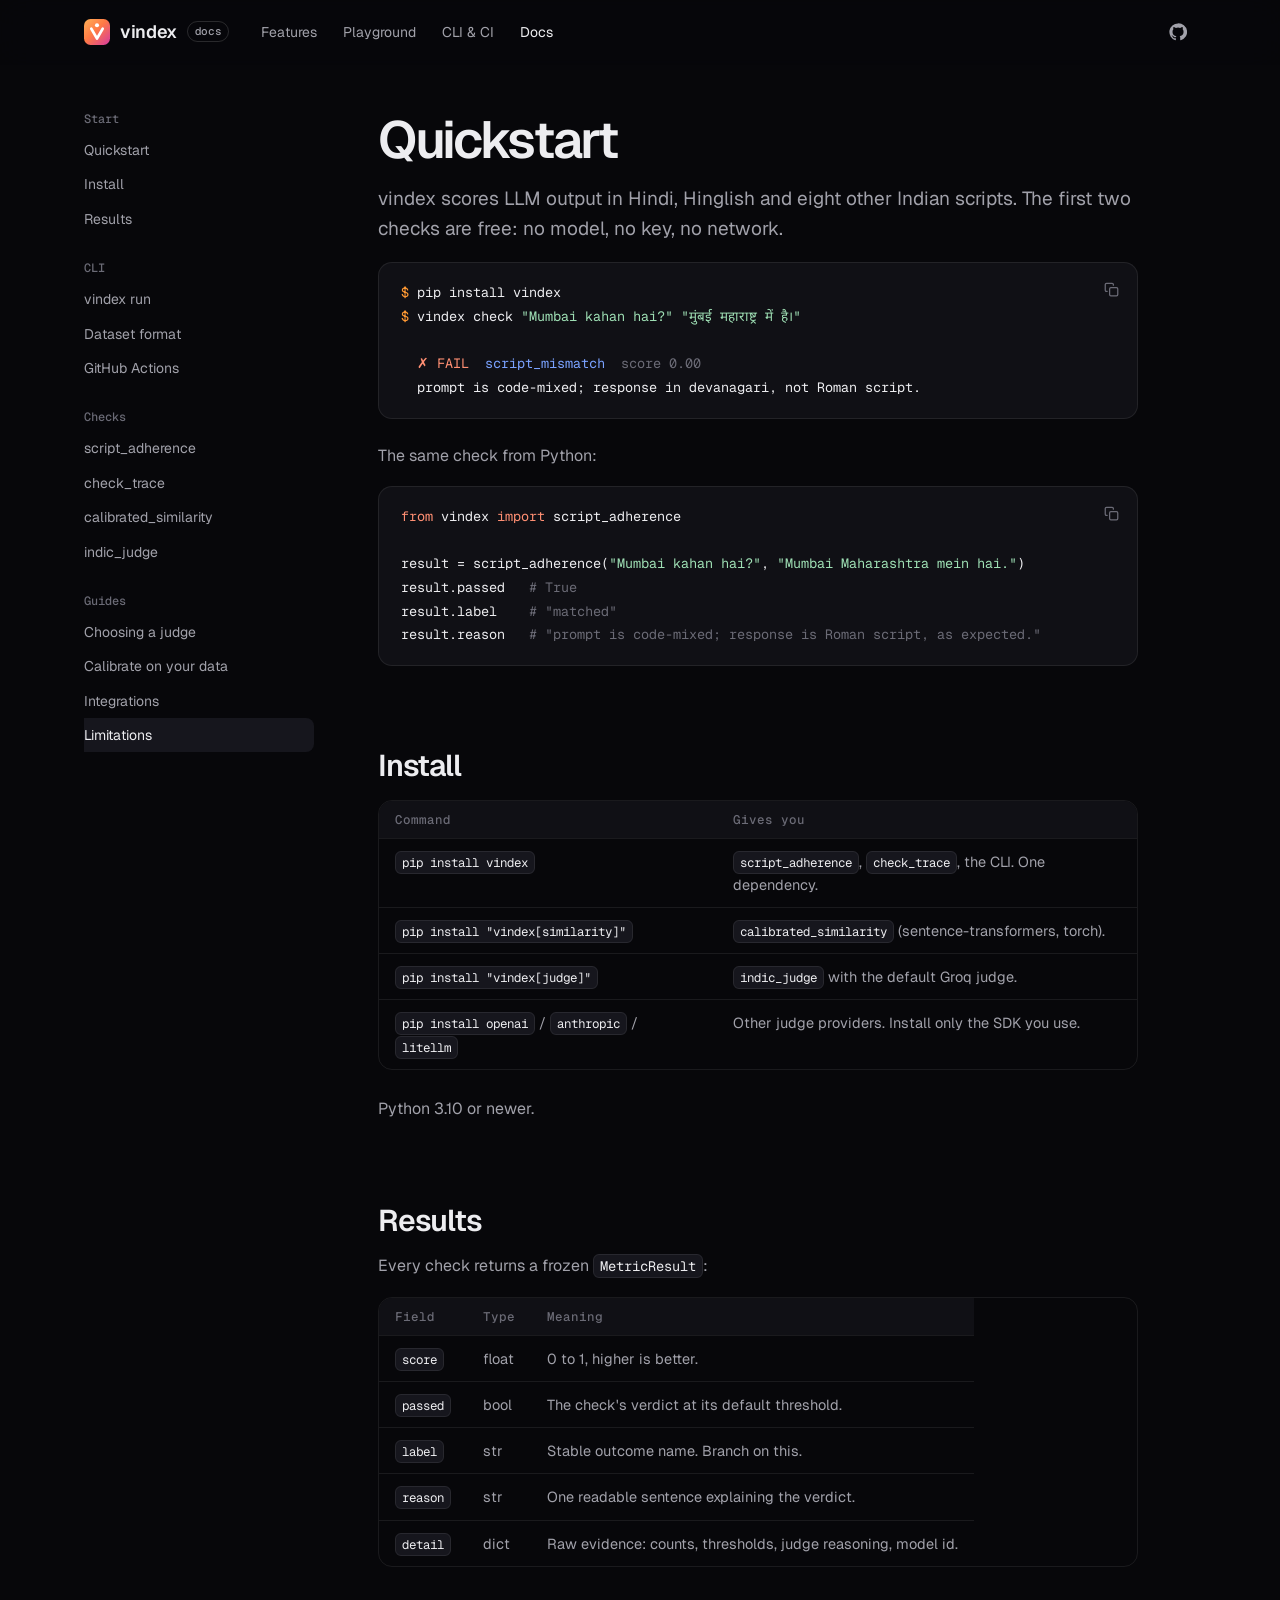
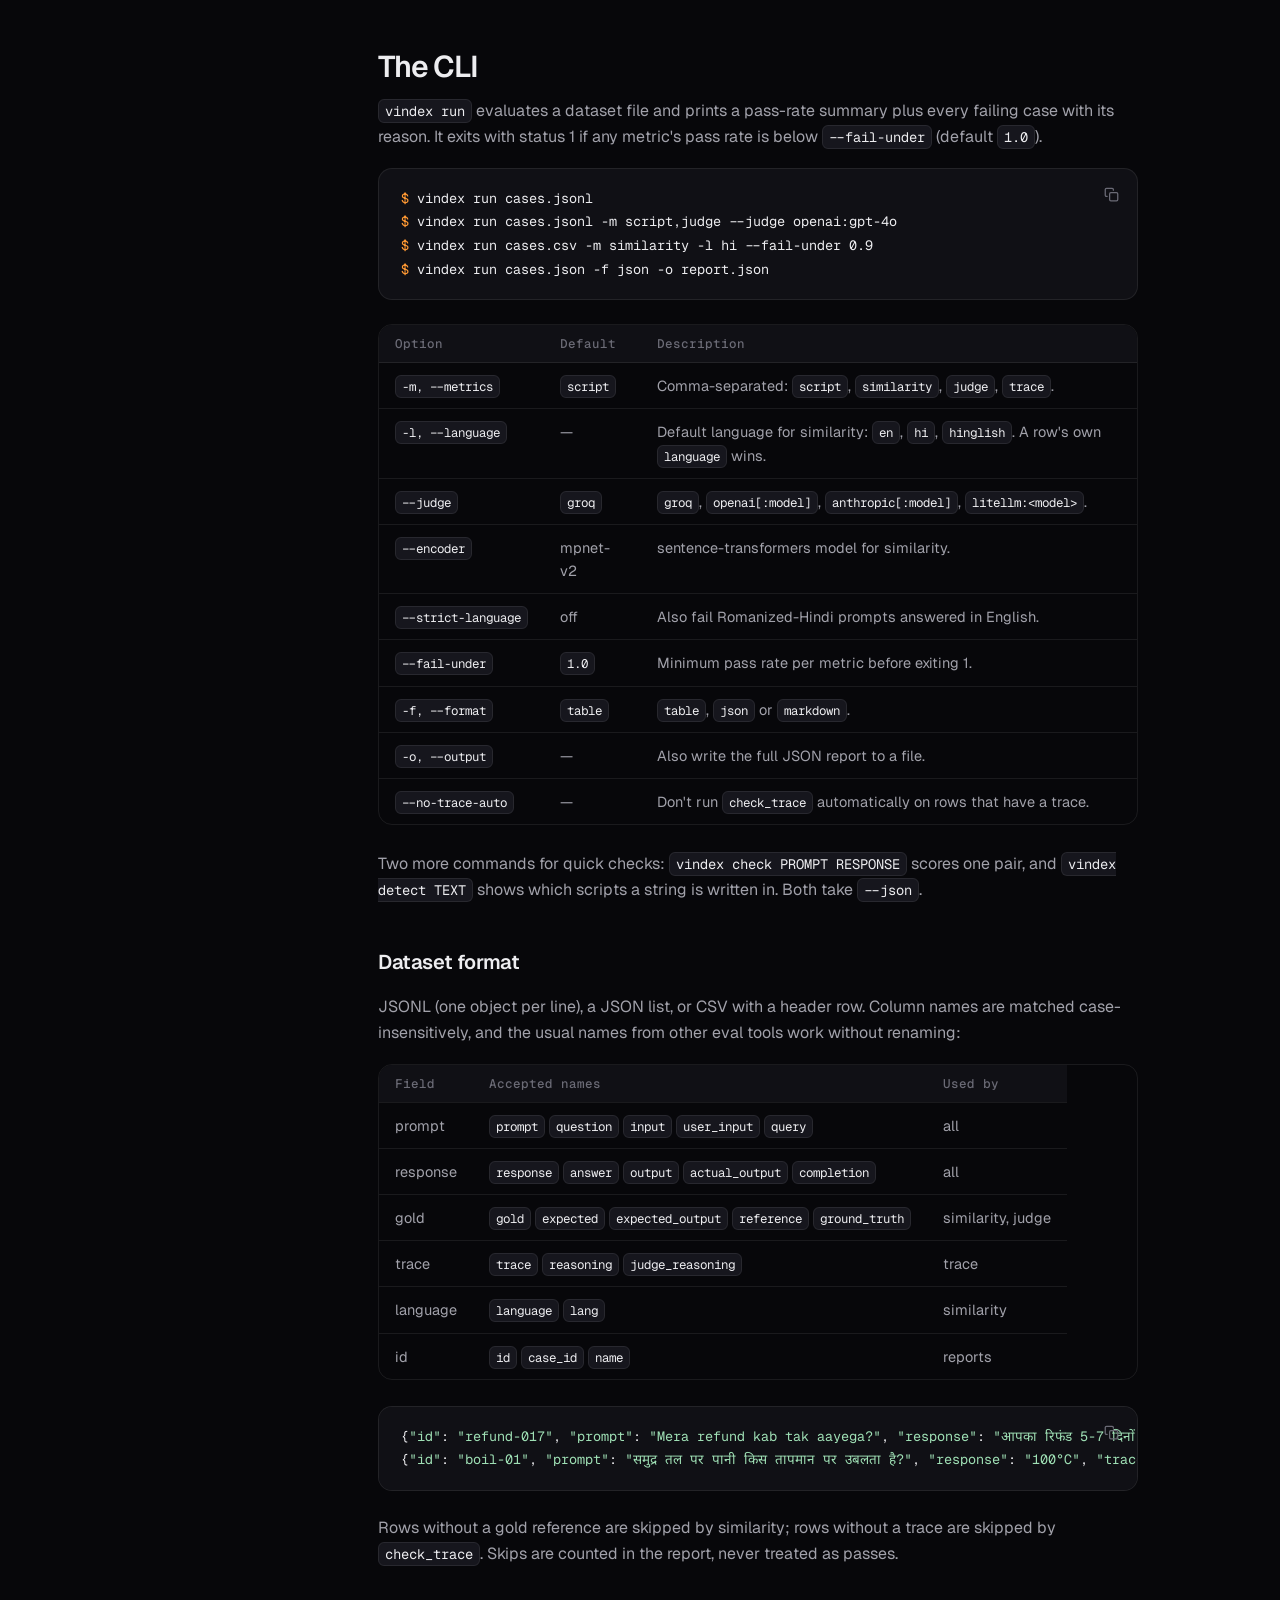
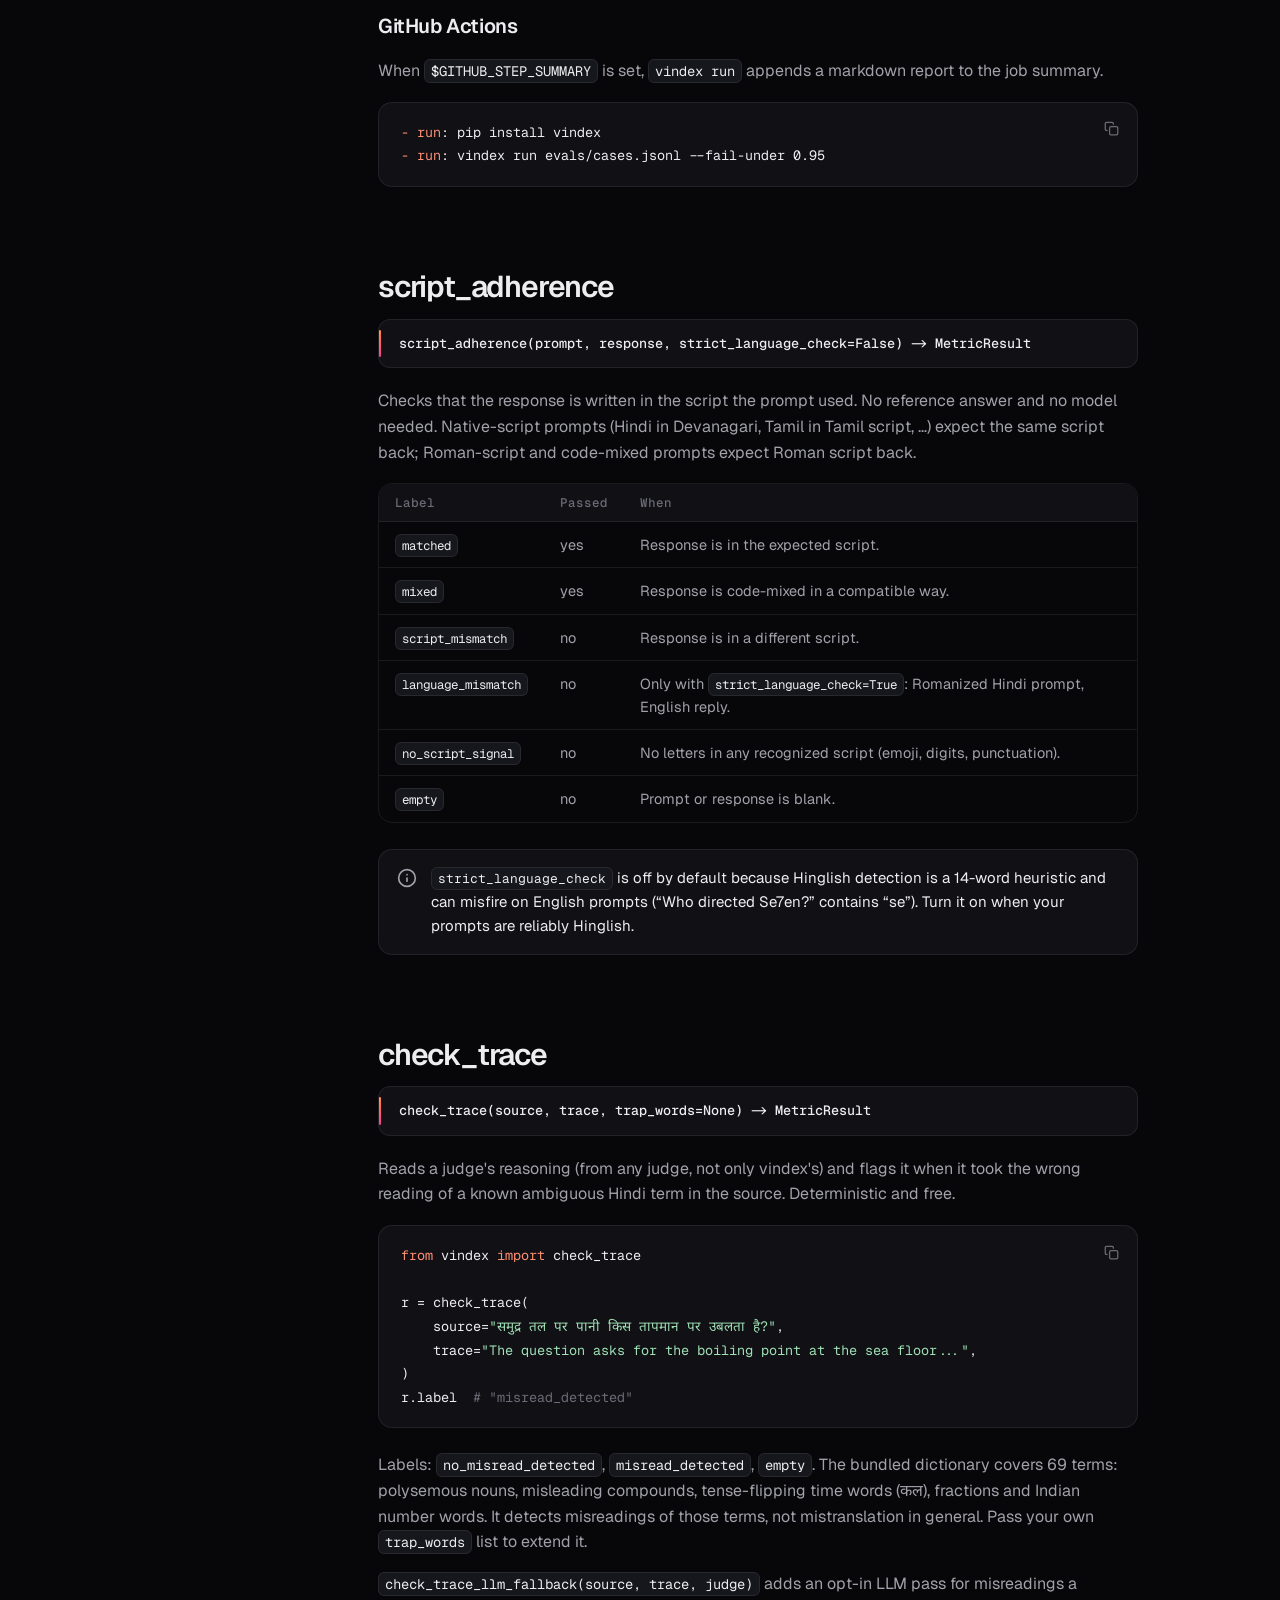
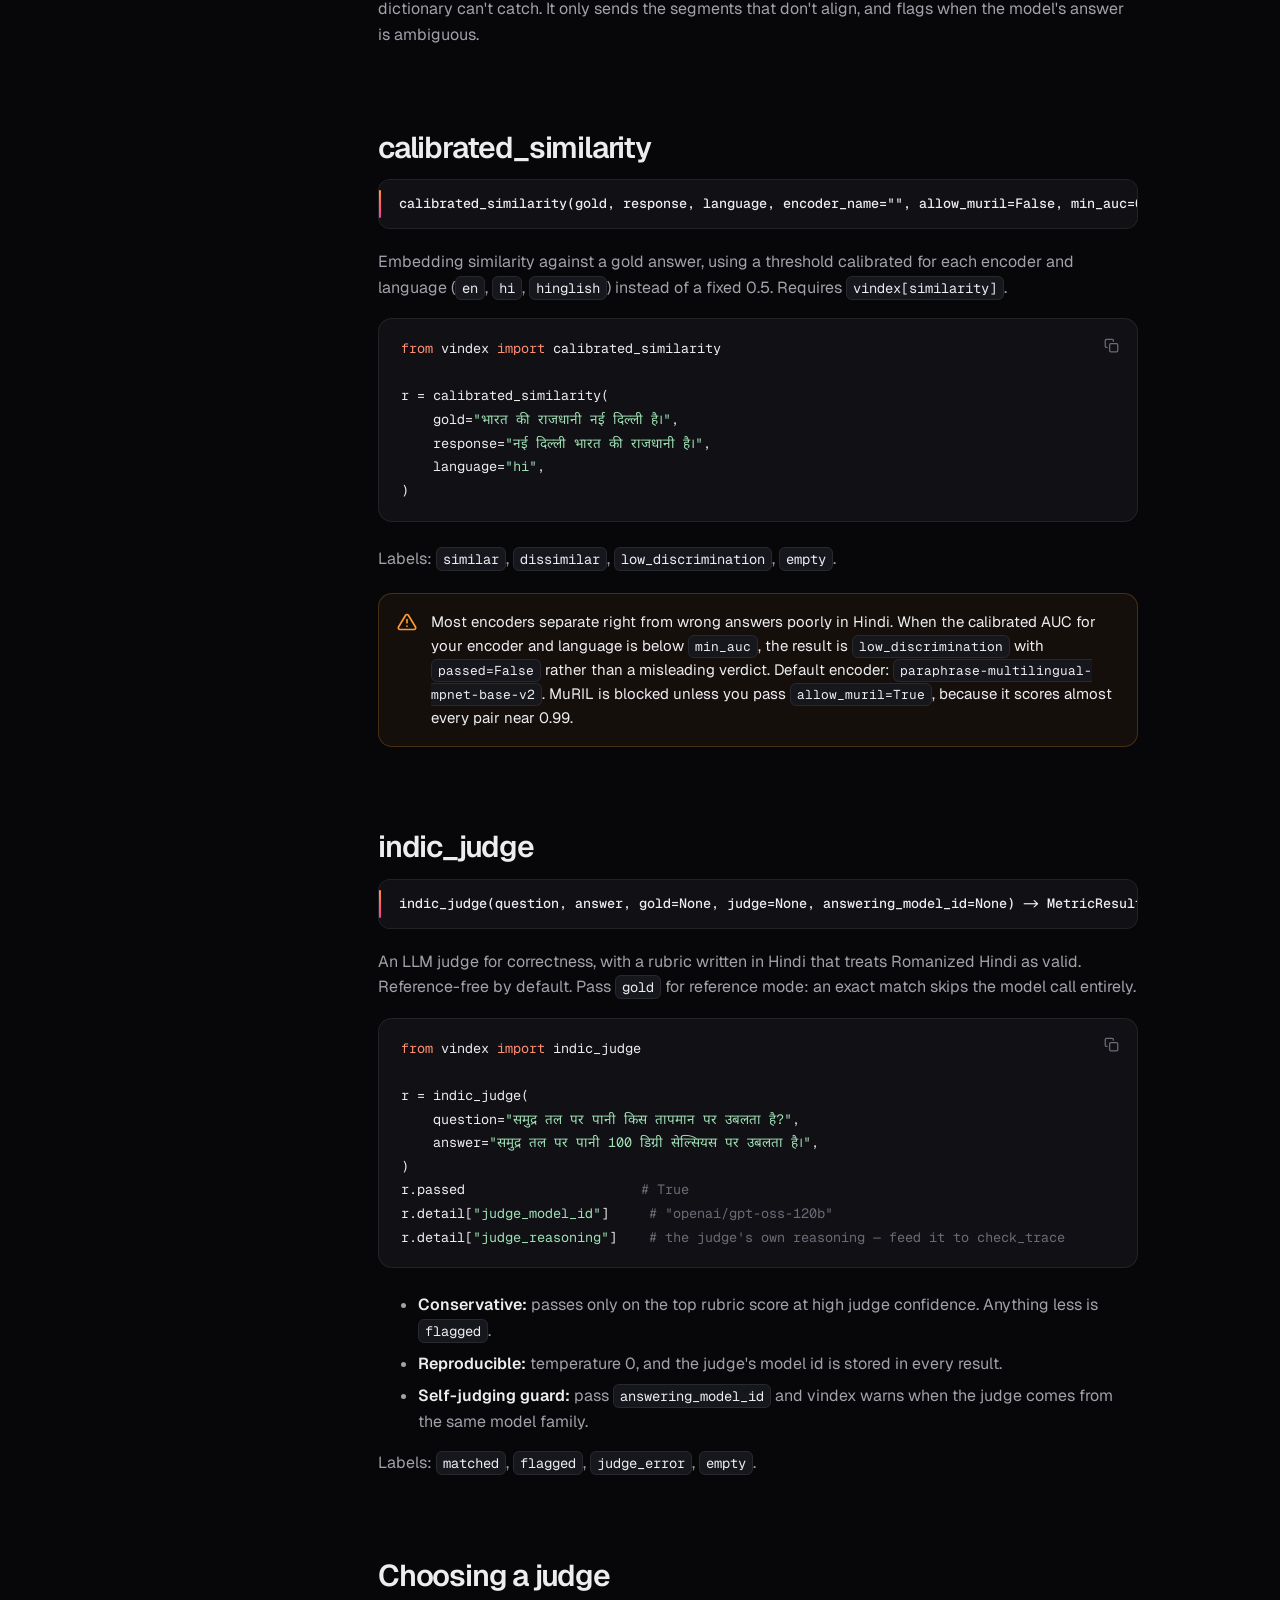
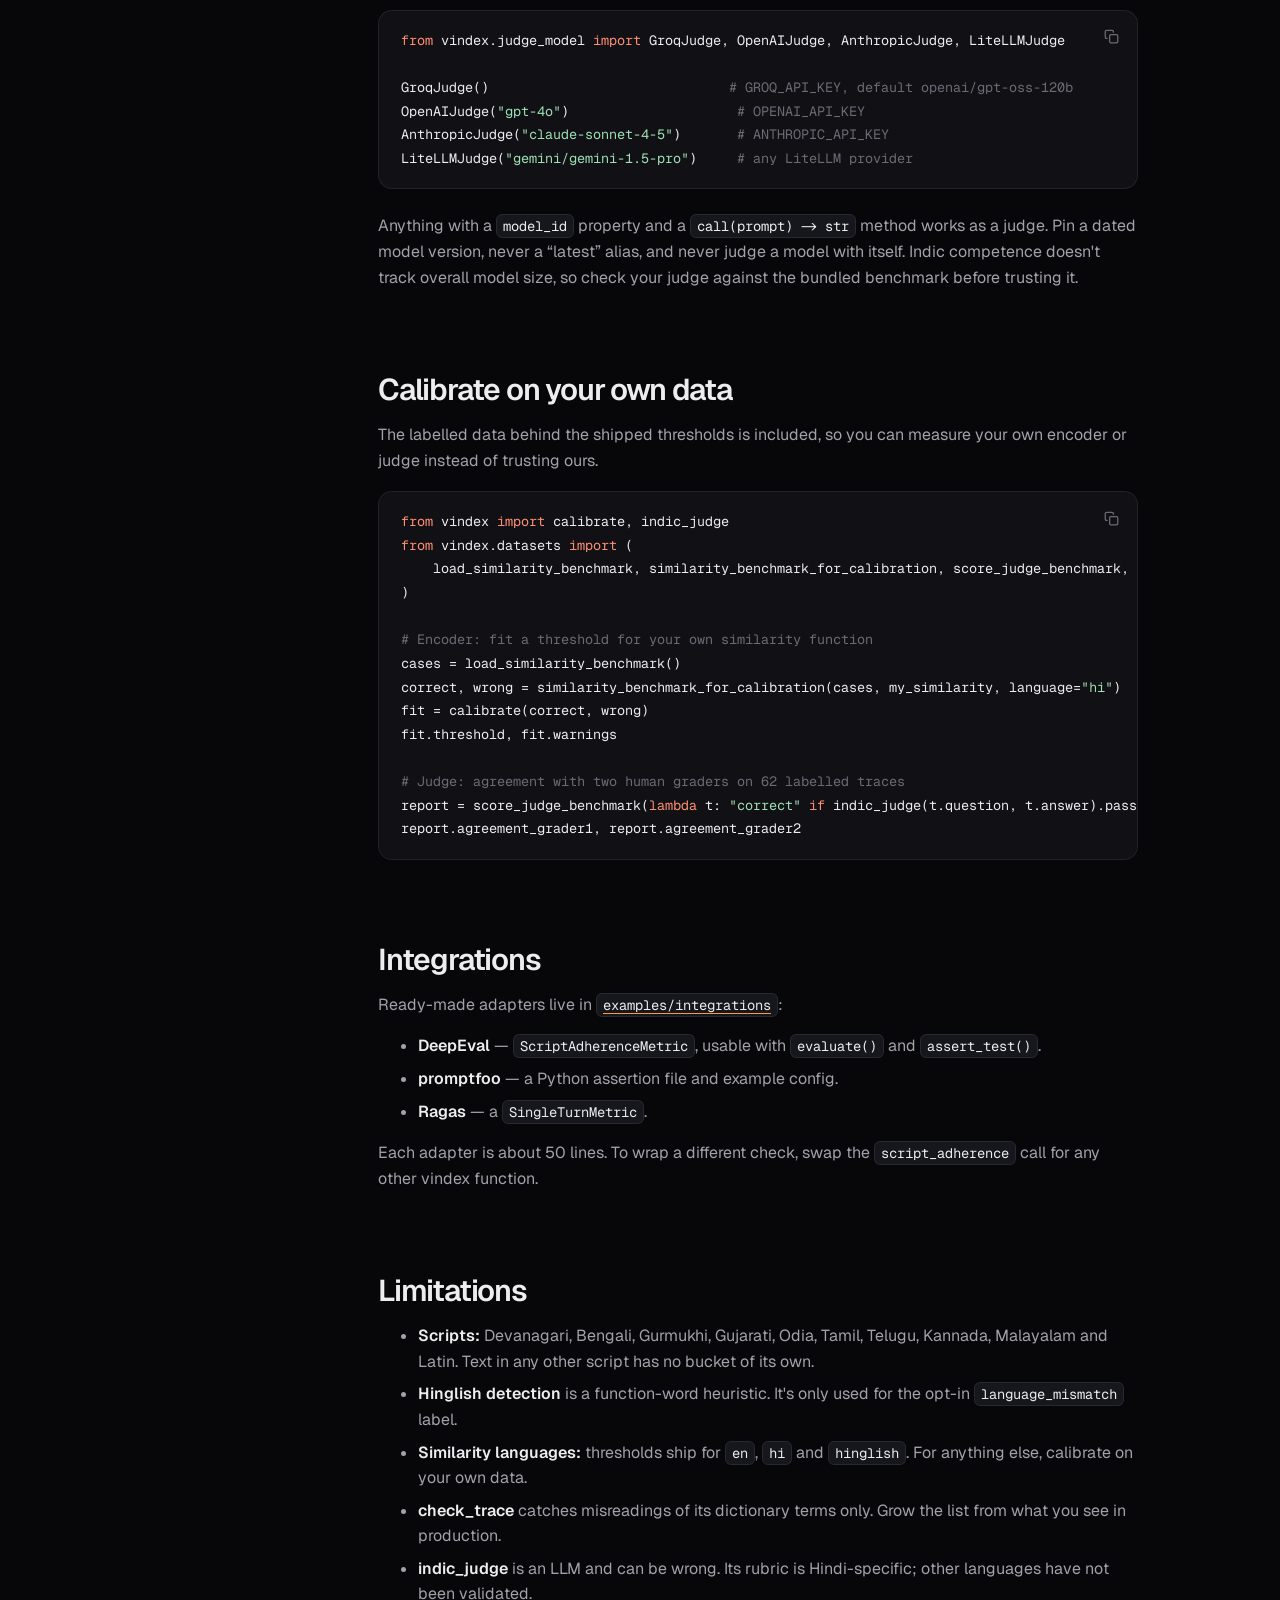
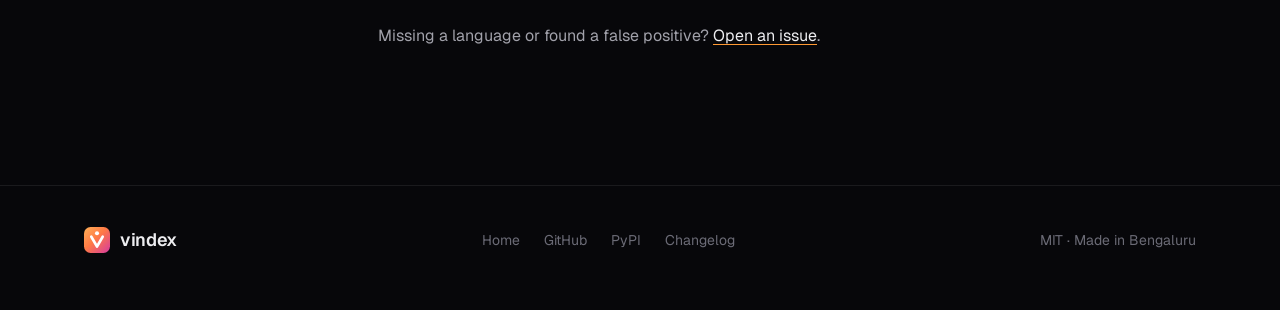
==== commit 2477b3dd: "Redesign website: dark dev-tool look, bento features, cycling scripts hero Co-Authored-By: Claude Op" ====
--- a/site/docs.html
+++ b/site/docs.html
@@ -5,29 +5,25 @@
 <meta name="viewport" content="width=device-width, initial-scale=1">
 <title>vindex docs</title>
 <meta name="description" content="Install vindex, run the CLI, and use script_adherence, check_trace, calibrated_similarity and indic_judge.">
-<meta name="theme-color" content="#fbf7f0" media="(prefers-color-scheme: light)">
-<meta name="theme-color" content="#120e0b" media="(prefers-color-scheme: dark)">
+<meta name="theme-color" content="#07070a">
 <link rel="icon" href="favicon.svg" type="image/svg+xml">
 <link rel="preconnect" href="https://fonts.googleapis.com">
 <link rel="preconnect" href="https://fonts.gstatic.com" crossorigin>
-<link href="https://fonts.googleapis.com/css2?family=Fraunces:ital,opsz,wght,SOFT@0,9..144,500..700,50;1,9..144,500,50&family=Inter:wght@400;500;600;700&family=JetBrains+Mono:wght@400;500;600;700&family=Tiro+Devanagari+Hindi&family=Noto+Sans+Devanagari:wght@400;600&display=swap" rel="stylesheet">
+<link href="https://fonts.googleapis.com/css2?family=Geist:wght@400;500;600;700&family=Geist+Mono:wght@400;500;600&family=Noto+Sans+Devanagari:wght@400;500;600&display=swap" rel="stylesheet">
 <link rel="stylesheet" href="assets/style.css">
 </head>
 <body>
 
 <header class="nav">
   <div class="wrap">
-    <a class="brand" href="./"><img class="brand-mark" src="assets/logo.svg" alt="">vindex <small>v0.6</small></a>
+    <a class="brand" href="./"><img class="brand-mark" src="assets/logo.svg" alt="">vindex <small>docs</small></a>
     <nav class="nav-links" aria-label="Primary">
+      <a href="./#features">Features</a>
       <a href="./#playground">Playground</a>
-      <a href="./#checks">Checks</a>
       <a href="./#workflow">CLI &amp; CI</a>
       <a href="docs.html" aria-current="page">Docs</a>
     </nav>
     <div class="nav-right">
-      <button class="icon-btn" type="button" data-theme-toggle aria-label="Toggle dark mode">
-        <svg viewBox="0 0 24 24" fill="none" stroke="currentColor" stroke-width="2" stroke-linecap="round" stroke-linejoin="round"><path d="M21 12.8A9 9 0 1 1 11.2 3a7 7 0 0 0 9.8 9.8z"/></svg>
-      </button>
       <a class="icon-btn" href="https://github.com/dripston/vindex" aria-label="GitHub">
         <svg viewBox="0 0 24 24" fill="currentColor"><path d="M12 .5a11.5 11.5 0 0 0-3.64 22.41c.58.1.79-.25.79-.56v-2c-3.2.7-3.88-1.37-3.88-1.37-.52-1.33-1.28-1.69-1.28-1.69-1.05-.72.08-.7.08-.7 1.16.08 1.77 1.19 1.77 1.19 1.03 1.77 2.7 1.26 3.36.96.1-.75.4-1.26.73-1.55-2.55-.29-5.24-1.28-5.24-5.68 0-1.26.45-2.28 1.19-3.09-.12-.29-.52-1.46.11-3.05 0 0 .97-.31 3.17 1.18a11 11 0 0 1 5.77 0c2.2-1.49 3.17-1.18 3.17-1.18.63 1.59.23 2.76.11 3.05.74.81 1.19 1.83 1.19 3.09 0 4.41-2.69 5.38-5.25 5.67.41.36.78 1.06.78 2.14v3.17c0 .31.21.67.8.56A11.5 11.5 0 0 0 12 .5z"/></svg>
       </a>
--- a/site/assets/style.css
+++ b/site/assets/style.css
@@ -1,375 +1,366 @@
 /* vindex — site styles */
 
 :root {
-  --paper: #fbf7f0;
-  --paper-2: #f4ede1;
-  --card: #ffffff;
-  --ink: #1b1511;
-  --ink-2: #4b4037;
-  --muted: #85796d;
-  --line: #e7dccb;
-  --line-2: #d9cbb5;
-  --marigold: #e8890c;
-  --marigold-soft: #fbe6c4;
-  --sindoor: #c8361d;
-  --sindoor-soft: #f8dcd5;
-  --leaf: #2d7a4c;
-  --leaf-soft: #d9efe1;
-  --indigo: #27335e;
-  --term-bg: #17120f;
-  --term-ink: #efe6d8;
-  --term-dim: #8c7f72;
-  --shadow: 0 1px 0 rgba(27, 21, 17, .04), 0 12px 32px -12px rgba(60, 40, 20, .18);
-  --radius: 14px;
-  --serif: "Fraunces", "Tiro Devanagari Hindi", Georgia, serif;
-  --sans: "Inter", "Noto Sans Devanagari", "Noto Sans Tamil", system-ui, -apple-system, "Segoe UI", sans-serif;
-  --deva: "Tiro Devanagari Hindi", "Noto Serif Devanagari", serif;
-  --mono: "JetBrains Mono", ui-monospace, "SFMono-Regular", Consolas, monospace;
-  color-scheme: light;
-}
-
-@media (prefers-color-scheme: dark) {
-  :root:not([data-theme="light"]) {
-    --paper: #120e0b;
-    --paper-2: #1a1511;
-    --card: #1d1814;
-    --ink: #f3ebde;
-    --ink-2: #cdbfad;
-    --muted: #97897a;
-    --line: #2e2620;
-    --line-2: #3d332b;
-    --marigold: #f5a12b;
-    --marigold-soft: #3a2a12;
-    --sindoor: #ef6a4f;
-    --sindoor-soft: #3b1b14;
-    --leaf: #5fbf85;
-    --leaf-soft: #15301f;
-    --indigo: #a9b6ea;
-    --term-bg: #0b0806;
-    --shadow: 0 1px 0 rgba(0, 0, 0, .3), 0 18px 40px -16px rgba(0, 0, 0, .7);
-    color-scheme: dark;
-  }
-}
-:root[data-theme="dark"] {
-  --paper: #120e0b;
-  --paper-2: #1a1511;
-  --card: #1d1814;
-  --ink: #f3ebde;
-  --ink-2: #cdbfad;
-  --muted: #97897a;
-  --line: #2e2620;
-  --line-2: #3d332b;
-  --marigold: #f5a12b;
-  --marigold-soft: #3a2a12;
-  --sindoor: #ef6a4f;
-  --sindoor-soft: #3b1b14;
-  --leaf: #5fbf85;
-  --leaf-soft: #15301f;
-  --indigo: #a9b6ea;
-  --term-bg: #0b0806;
-  --shadow: 0 1px 0 rgba(0, 0, 0, .3), 0 18px 40px -16px rgba(0, 0, 0, .7);
+  --bg: #07070a;
+  --bg-2: #0c0c10;
+  --surface: #101015;
+  --surface-2: #16161d;
+  --border: rgba(255, 255, 255, .08);
+  --border-2: rgba(255, 255, 255, .14);
+  --text: #ededf0;
+  --text-2: #a1a1aa;
+  --muted: #6b6b76;
+  --saffron: #ff9933;
+  --coral: #ff5e62;
+  --pink: #e0368a;
+  --green: #3ddc97;
+  --red: #ff5c5c;
+  --yellow: #f5c451;
+  --blue: #7aa2ff;
+  --grad: linear-gradient(100deg, #ffb057 0%, #ff7a45 35%, #ff4f7b 70%, #d63aa0 100%);
+  --radius: 16px;
+  --sans: "Geist", "Inter", "Noto Sans Devanagari", "Noto Sans Tamil", "Noto Sans Bengali", system-ui, -apple-system, "Segoe UI", sans-serif;
+  --mono: "Geist Mono", "JetBrains Mono", "Noto Sans Devanagari", ui-monospace, Consolas, monospace;
   color-scheme: dark;
 }
 
 *, *::before, *::after { box-sizing: border-box; }
-html { -webkit-text-size-adjust: 100%; scroll-behavior: smooth; scroll-padding-top: 84px; }
+html { -webkit-text-size-adjust: 100%; scroll-behavior: smooth; scroll-padding-top: 80px; }
 body {
-  margin: 0;
-  background: var(--paper);
-  color: var(--ink);
-  font: 16px/1.6 var(--sans);
-  -webkit-font-smoothing: antialiased;
-  overflow-x: hidden;
+  margin: 0; background: var(--bg); color: var(--text);
+  font: 16px/1.6 var(--sans); -webkit-font-smoothing: antialiased; overflow-x: hidden;
 }
 a { color: inherit; }
 img, svg { display: block; max-width: 100%; }
-code, pre, kbd { font-family: var(--mono); }
-::selection { background: var(--marigold-soft); color: var(--ink); }
-
-.wrap { width: 100%; max-width: 1180px; margin: 0 auto; padding: 0 24px; }
+code, pre { font-family: var(--mono); }
+::selection { background: rgba(255, 122, 69, .35); color: #fff; }
+.wrap { width: 100%; max-width: 1160px; margin: 0 auto; padding: 0 24px; }
 @media (max-width: 640px) { .wrap { padding: 0 16px; } }
+.grad-text { background: var(--grad); -webkit-background-clip: text; background-clip: text; color: transparent; }
 
 /* ---------- nav ---------- */
 .nav {
   position: sticky; top: 0; z-index: 50;
-  background: color-mix(in srgb, var(--paper) 82%, transparent);
-  backdrop-filter: saturate(1.4) blur(14px);
-  -webkit-backdrop-filter: saturate(1.4) blur(14px);
-  border-bottom: 1px solid transparent;
-  transition: border-color .2s;
-}
-.nav.scrolled { border-bottom-color: var(--line); }
-.nav .wrap { display: flex; align-items: center; gap: 28px; height: 64px; }
-.brand { display: flex; align-items: center; gap: 10px; text-decoration: none; font-weight: 700; letter-spacing: -.02em; font-size: 19px; }
-.brand-mark { width: 28px; height: 28px; }
-.brand small { font: 500 11px/1 var(--mono); color: var(--muted); border: 1px solid var(--line-2); padding: 3px 6px; border-radius: 999px; letter-spacing: 0; }
-.nav-links { display: flex; gap: 22px; margin-left: 8px; }
-.nav-links a { text-decoration: none; color: var(--ink-2); font-size: 14.5px; font-weight: 500; }
-.nav-links a:hover, .nav-links a[aria-current] { color: var(--ink); }
+  background: rgba(7, 7, 10, .72);
+  backdrop-filter: saturate(1.6) blur(16px); -webkit-backdrop-filter: saturate(1.6) blur(16px);
+  border-bottom: 1px solid transparent; transition: border-color .2s;
+}
+.nav.scrolled { border-bottom-color: var(--border); }
+.nav .wrap { display: flex; align-items: center; gap: 32px; height: 64px; }
+.brand { display: flex; align-items: center; gap: 10px; text-decoration: none; font-weight: 600; font-size: 18px; letter-spacing: -.02em; }
+.brand-mark { width: 26px; height: 26px; }
+.brand small { font: 500 11px/1 var(--mono); color: var(--text-2); border: 1px solid var(--border-2); padding: 4px 7px; border-radius: 999px; }
+.nav-links { display: flex; gap: 26px; }
+.nav-links a { text-decoration: none; color: var(--text-2); font-size: 14px; transition: color .15s; }
+.nav-links a:hover, .nav-links a[aria-current] { color: var(--text); }
 .nav-right { margin-left: auto; display: flex; align-items: center; gap: 10px; }
-.icon-btn {
-  display: inline-grid; place-items: center; width: 36px; height: 36px; border-radius: 10px;
-  border: 1px solid var(--line); background: transparent; color: var(--ink-2); cursor: pointer;
-}
-.icon-btn:hover { color: var(--ink); border-color: var(--line-2); }
-.icon-btn svg { width: 17px; height: 17px; }
+.icon-btn { display: inline-grid; place-items: center; width: 36px; height: 36px; border-radius: 10px; color: var(--text-2); text-decoration: none; }
+.icon-btn:hover { color: var(--text); background: var(--surface-2); }
+.icon-btn svg { width: 18px; height: 18px; }
 @media (max-width: 760px) { .nav-links { display: none; } }
-@media (max-width: 480px) { .nav-cta { display: none !important; } }
-.btn { white-space: nowrap; }
+@media (max-width: 420px) { .nav-cta { display: none !important; } }
 
 /* ---------- buttons ---------- */
 .btn {
-  display: inline-flex; align-items: center; gap: 8px; height: 44px; padding: 0 18px;
-  border-radius: 11px; font: 600 15px/1 var(--sans); text-decoration: none; cursor: pointer;
-  border: 1px solid transparent; transition: transform .12s, background .15s, border-color .15s;
+  display: inline-flex; align-items: center; gap: 8px; height: 44px; padding: 0 20px; border-radius: 999px;
+  font: 500 15px/1 var(--sans); text-decoration: none; cursor: pointer; white-space: nowrap;
+  border: 1px solid transparent; transition: background .15s, border-color .15s, transform .12s, box-shadow .2s;
 }
 .btn:active { transform: translateY(1px); }
-.btn-primary { background: var(--ink); color: var(--paper); }
-.btn-primary:hover { background: color-mix(in srgb, var(--ink) 86%, var(--marigold)); }
-.btn-ghost { border-color: var(--line-2); color: var(--ink); background: var(--card); }
-.btn-ghost:hover { border-color: var(--ink-2); }
 .btn svg { width: 16px; height: 16px; }
+.btn-primary { background: #fff; color: #07070a; }
+.btn-primary:hover { box-shadow: 0 0 0 4px rgba(255, 255, 255, .12); }
+.btn-ghost { border-color: var(--border-2); color: var(--text); background: rgba(255,255,255,.02); }
+.btn-ghost:hover { background: var(--surface-2); }
+.btn-sm { height: 36px; padding: 0 15px; font-size: 14px; }
 
 .install {
-  display: inline-flex; align-items: center; gap: 12px; height: 44px; padding: 0 8px 0 16px;
-  border-radius: 11px; border: 1px dashed var(--line-2); background: var(--paper-2);
-  font: 500 14.5px/1 var(--mono); color: var(--ink);
-}
-.install .dollar { color: var(--marigold); user-select: none; }
-.copy {
-  display: inline-grid; place-items: center; width: 30px; height: 30px; border: 0; border-radius: 8px;
-  background: transparent; color: var(--muted); cursor: pointer;
-}
-.copy:hover { background: var(--line); color: var(--ink); }
+  display: inline-flex; align-items: center; gap: 10px; height: 44px; padding: 0 6px 0 18px; border-radius: 999px;
+  border: 1px solid var(--border-2); background: var(--surface); font: 500 14px/1 var(--mono); color: var(--text);
+}
+.install .dollar { color: var(--muted); user-select: none; }
+.copy { display: inline-grid; place-items: center; width: 32px; height: 32px; border: 0; border-radius: 999px; background: transparent; color: var(--muted); cursor: pointer; }
+.copy:hover { background: var(--surface-2); color: var(--text); }
 .copy svg { width: 15px; height: 15px; }
-.copy.done { color: var(--leaf); }
+.copy.done { color: var(--green); }
 
 /* ---------- hero ---------- */
-.hero { position: relative; padding: 72px 0 40px; overflow: hidden; }
-.hero-bg { position: absolute; inset: 0; pointer-events: none; color: var(--marigold); opacity: .13; }
-.hero-bg svg { position: absolute; right: -180px; top: -140px; width: 760px; height: 760px; }
-@media (max-width: 900px) { .hero-bg svg { right: -320px; top: -220px; } }
-.hero-grid { position: relative; display: grid; grid-template-columns: 1fr 1.08fr; gap: 56px; align-items: center; }
-@media (max-width: 980px) { .hero-grid { grid-template-columns: 1fr; gap: 40px; } }
-
-.eyebrow {
-  display: inline-flex; align-items: center; gap: 10px; padding: 6px 12px 6px 6px; border-radius: 999px;
-  border: 1px solid var(--line); background: var(--card); font-size: 13.5px; color: var(--ink-2);
-  text-decoration: none;
-}
-.eyebrow b { font: 600 11px/1 var(--mono); background: var(--marigold); color: #1b1511; padding: 5px 8px; border-radius: 999px; letter-spacing: .02em; }
-.eyebrow:hover { border-color: var(--line-2); }
-
-h1, h2, h3 { font-family: var(--serif); font-weight: 600; letter-spacing: -.017em; line-height: 1.06; margin: 0; font-variation-settings: "SOFT" 50, "opsz" 144; }
-.hero h1 { font-size: clamp(42px, 6.4vw, 78px); margin: 22px 0 0; }
-.hero h1 em { font-style: italic; font-weight: 500; color: var(--marigold); }
-.hero-deva { font: 400 clamp(20px, 2.2vw, 26px)/1.3 var(--deva); color: var(--muted); margin-top: 14px; }
-.hero p.lede { font-size: clamp(17px, 1.6vw, 19.5px); color: var(--ink-2); max-width: 34em; margin: 22px 0 30px; }
-.hero-actions { display: flex; flex-wrap: wrap; gap: 12px; align-items: center; }
-.hero-meta { display: flex; flex-wrap: wrap; gap: 8px 22px; margin-top: 30px; font-size: 13.5px; color: var(--muted); }
-.hero-meta span { display: inline-flex; align-items: center; gap: 7px; }
-.hero-meta i { width: 6px; height: 6px; border-radius: 50%; background: var(--leaf); display: inline-block; }
+.hero { position: relative; padding: 96px 0 40px; text-align: center; overflow: hidden; }
+.hero::before {
+  content: ""; position: absolute; inset: 0; pointer-events: none;
+  background-image: linear-gradient(var(--border) 1px, transparent 1px), linear-gradient(90deg, var(--border) 1px, transparent 1px);
+  background-size: 64px 64px; background-position: center top;
+  mask-image: radial-gradient(ellipse 70% 55% at 50% 0%, #000 30%, transparent 75%);
+  -webkit-mask-image: radial-gradient(ellipse 70% 55% at 50% 0%, #000 30%, transparent 75%);
+  opacity: .55;
+}
+.hero::after {
+  content: ""; position: absolute; left: 50%; top: -260px; width: 1100px; height: 620px; transform: translateX(-50%);
+  background: radial-gradient(closest-side, rgba(255, 122, 69, .22), rgba(214, 58, 160, .10) 55%, transparent 75%);
+  pointer-events: none; filter: blur(10px);
+}
+.hero .wrap { position: relative; z-index: 1; }
+.pill {
+  display: inline-flex; align-items: center; gap: 10px; padding: 5px 14px 5px 5px; border-radius: 999px;
+  border: 1px solid var(--border-2); background: rgba(255,255,255,.03); font-size: 13.5px; color: var(--text-2); text-decoration: none;
+  transition: border-color .15s;
+}
+.pill:hover { border-color: rgba(255,255,255,.28); color: var(--text); }
+.pill b { font: 600 11.5px/1 var(--sans); background: var(--grad); color: #fff; padding: 6px 10px; border-radius: 999px; }
+.hero h1 {
+  font-size: clamp(44px, 7.6vw, 88px); line-height: 1.04; letter-spacing: -.045em; font-weight: 600;
+  margin: 28px auto 0; max-width: 13em;
+}
+.cycle { display: inline-block; }
+.cycle-word { display: inline-block; padding-bottom: .08em; transition: opacity .35s, transform .35s, filter .35s; }
+.cycle-word.out { opacity: 0; transform: translateY(.25em); filter: blur(6px); }
+.hero p.lede { font-size: clamp(17px, 1.7vw, 20px); color: var(--text-2); max-width: 36em; margin: 26px auto 36px; line-height: 1.55; }
+.hero-actions { display: flex; flex-wrap: wrap; gap: 12px; justify-content: center; align-items: center; }
+.hero-shot { position: relative; margin: 72px auto 0; max-width: 980px; }
+.hero-shot::before {
+  content: ""; position: absolute; inset: -1px; border-radius: 19px; padding: 1px;
+  background: linear-gradient(180deg, rgba(255,255,255,.22), rgba(255,255,255,.03) 40%, rgba(255,122,69,.25));
+  -webkit-mask: linear-gradient(#000 0 0) content-box, linear-gradient(#000 0 0); -webkit-mask-composite: xor;
+  mask: linear-gradient(#000 0 0) content-box exclude, linear-gradient(#000 0 0);
+  pointer-events: none; z-index: 2;
+}
+.hero-shot::after {
+  content: ""; position: absolute; left: 10%; right: 10%; bottom: -40px; height: 120px;
+  background: radial-gradient(closest-side, rgba(255, 94, 98, .28), transparent); filter: blur(30px); z-index: -1;
+}
 
 /* ---------- terminal ---------- */
-.term {
-  position: relative; background: var(--term-bg); color: var(--term-ink); border-radius: 16px;
-  box-shadow: 0 30px 60px -24px rgba(40, 20, 5, .45), 0 0 0 1px rgba(255,255,255,.04) inset;
-  font: 13px/1.62 var(--mono); overflow: hidden; min-width: 0;
-  border: 1px solid rgba(255,255,255,.07);
-}
-.term-bar { display: flex; align-items: center; gap: 7px; padding: 13px 16px; border-bottom: 1px solid rgba(255,255,255,.06); }
-.term-bar i { width: 11px; height: 11px; border-radius: 50%; background: #3a302a; }
-.term-bar span { margin-left: 10px; color: var(--term-dim); font-size: 12px; }
-.term pre { margin: 0; padding: 18px 20px 22px; white-space: pre; overflow-x: auto; min-height: 400px; }
-.term .p { color: #f5a12b; }
-.term .d { color: var(--term-dim); }
-.term .g { color: #6fd39a; }
-.term .r { color: #ff7a5c; }
-.term .y { color: #f3c969; }
-.term .b { color: #fff; font-weight: 700; }
-.term .cursor { display: inline-block; width: 8px; height: 16px; background: #f5a12b; vertical-align: -3px; animation: blink 1s steps(1) infinite; }
+.term { position: relative; background: #0a0a0d; border-radius: 18px; overflow: hidden; text-align: left; box-shadow: 0 40px 120px -30px rgba(0,0,0,.9); }
+.term-bar { display: flex; align-items: center; gap: 8px; padding: 14px 18px; border-bottom: 1px solid var(--border); background: rgba(255,255,255,.015); }
+.term-bar i { width: 12px; height: 12px; border-radius: 50%; background: #2a2a31; }
+.term-bar span { margin: 0 auto; color: var(--muted); font: 12.5px var(--mono); padding-right: 52px; }
+.term pre { margin: 0; padding: 22px 26px 26px; font: 13.5px/1.75 var(--mono); color: var(--text); white-space: pre; overflow-x: auto; min-height: 470px; }
+.term .p { color: var(--saffron); } .term .d { color: var(--muted); } .term .g { color: var(--green); }
+.term .r { color: var(--red); } .term .y { color: var(--yellow); } .term .b { color: #fff; font-weight: 600; }
+.tbar { display: inline-block; width: 150px; height: 8px; border-radius: 9px; background: #1d1d24; vertical-align: 1px; overflow: hidden; }
+.tbar i { display: block; height: 100%; border-radius: 9px; }
+.tbar.ok i { background: linear-gradient(90deg, #22b07d, var(--green)); }
+.tbar.warn i { background: linear-gradient(90deg, #d99a2b, var(--yellow)); }
+.term .cursor { display: inline-block; width: 8px; height: 17px; background: var(--saffron); vertical-align: -3px; animation: blink 1s steps(1) infinite; }
 @keyframes blink { 50% { opacity: 0; } }
-@media (max-width: 640px) { .term { font-size: 11.5px; } .term pre { min-height: 0; padding: 14px; } }
+@media (max-width: 640px) { .term pre { font-size: 11.5px; padding: 16px; min-height: 0; } .tbar { width: 70px; } }
+
+/* ---------- logos strip ---------- */
+.strip { padding: 72px 0 8px; text-align: center; }
+.strip p { margin: 0 0 22px; color: var(--muted); font-size: 13.5px; }
+.strip-row { display: flex; flex-wrap: wrap; justify-content: center; gap: 14px 44px; color: var(--text-2); font-weight: 600; font-size: 18px; letter-spacing: -.02em; opacity: .7; }
 
 /* ---------- sections ---------- */
-section { padding: 96px 0; }
-@media (max-width: 640px) { section { padding: 64px 0; } }
-.kicker { font: 600 12.5px/1 var(--mono); letter-spacing: .12em; text-transform: uppercase; color: var(--marigold); display: flex; align-items: center; gap: 10px; }
-.kicker::before { content: ""; width: 18px; height: 2px; background: currentColor; border-radius: 2px; }
-.section-head { max-width: 760px; margin-bottom: 48px; }
-.section-head h2 { font-size: clamp(32px, 4.2vw, 50px); margin-top: 16px; }
-.section-head p { font-size: 18px; color: var(--ink-2); margin: 18px 0 0; }
-
-/* ---------- problem band ---------- */
-.band { --paper: #fbf7f0; background: #1b1511; color: var(--paper); position: relative; overflow: hidden; border-block: 1px solid var(--line); }
-.band .kicker { color: var(--marigold); }
-.band .section-head p { color: color-mix(in srgb, var(--paper) 72%, transparent); }
-.band h2 { color: var(--paper); }
-.chat-grid { display: grid; grid-template-columns: repeat(3, 1fr); gap: 18px; }
-@media (max-width: 900px) { .chat-grid { grid-template-columns: 1fr; } }
-.chat {
-  background: color-mix(in srgb, var(--paper) 6%, transparent); border: 1px solid color-mix(in srgb, var(--paper) 12%, transparent);
-  border-radius: var(--radius); padding: 20px; display: flex; flex-direction: column; gap: 12px;
-}
-.chat h3 { font: 600 13px/1.3 var(--mono); letter-spacing: .04em; color: color-mix(in srgb, var(--paper) 60%, transparent); text-transform: uppercase; }
-.bubble { padding: 11px 14px; border-radius: 14px; font-size: 15.5px; line-height: 1.5; max-width: 92%; }
-.bubble.user { align-self: flex-end; background: var(--marigold); color: #1b1511; border-bottom-right-radius: 4px; }
-.bubble.bot { align-self: flex-start; background: color-mix(in srgb, var(--paper) 14%, transparent); color: var(--paper); border-bottom-left-radius: 4px; }
-.verdict { margin-top: auto; display: flex; align-items: flex-start; gap: 10px; font-size: 13.5px; padding-top: 12px; border-top: 1px dashed color-mix(in srgb, var(--paper) 16%, transparent); color: color-mix(in srgb, var(--paper) 78%, transparent); }
-.verdict code { font-size: 12.5px; }
-.tag { display: inline-flex; align-items: center; gap: 6px; padding: 3px 9px; border-radius: 999px; font: 600 12px/1.4 var(--mono); white-space: nowrap; }
-.tag.fail { background: var(--sindoor); color: #fff; }
-.tag.pass { background: var(--leaf); color: #fff; }
-.tag.warn { background: var(--marigold); color: #1b1511; }
-.band-stat { display: grid; grid-template-columns: auto 1fr; gap: 28px; align-items: center; margin-top: 48px; padding-top: 40px; border-top: 1px solid color-mix(in srgb, var(--paper) 12%, transparent); }
-.band-stat .num { font: 600 clamp(56px, 8vw, 96px)/1 var(--serif); color: var(--marigold); letter-spacing: -.04em; }
-.band-stat p { margin: 0; font-size: 18px; max-width: 40em; color: color-mix(in srgb, var(--paper) 78%, transparent); }
-.band-stat p b { color: var(--paper); }
-@media (max-width: 640px) { .band-stat { grid-template-columns: 1fr; gap: 12px; } }
+section { padding: 112px 0; position: relative; }
+@media (max-width: 640px) { section { padding: 72px 0; } }
+.eyebrow-label { display: inline-block; font: 500 13px/1 var(--mono); color: var(--saffron); letter-spacing: .02em; }
+.section-head { max-width: 720px; margin-bottom: 52px; }
+.section-head.center { margin-left: auto; margin-right: auto; text-align: center; }
+h2 { font-size: clamp(32px, 4.6vw, 52px); line-height: 1.06; letter-spacing: -.04em; font-weight: 600; margin: 14px 0 0; }
+.section-head p { font-size: 18px; color: var(--text-2); margin: 18px 0 0; }
+.dim { color: var(--muted); }
+
+/* ---------- bento ---------- */
+.bento { display: grid; grid-template-columns: repeat(6, 1fr); gap: 16px; }
+.cell {
+  position: relative; background: var(--surface); border: 1px solid var(--border); border-radius: 20px;
+  padding: 28px; overflow: hidden; display: flex; flex-direction: column; min-width: 0;
+  transition: border-color .2s;
+}
+.cell:hover { border-color: var(--border-2); }
+.cell::before {
+  content: ""; position: absolute; inset: 0; pointer-events: none; opacity: 0; transition: opacity .3s;
+  background: radial-gradient(420px circle at var(--mx, 50%) var(--my, 0%), rgba(255, 122, 69, .09), transparent 60%);
+}
+.cell:hover::before { opacity: 1; }
+.c-4 { grid-column: span 4; } .c-3 { grid-column: span 3; } .c-2 { grid-column: span 2; }
+@media (max-width: 960px) { .c-4, .c-3, .c-2 { grid-column: span 6; } }
+.cell h3 { margin: 0; font-size: 20px; font-weight: 600; letter-spacing: -.02em; }
+.cell h3 code { font-size: 18px; font-weight: 500; letter-spacing: -.01em; }
+.cell p { margin: 8px 0 0; color: var(--text-2); font-size: 15.5px; max-width: 34em; }
+.tags { display: flex; flex-wrap: wrap; gap: 6px; margin-bottom: 16px; }
+.tag { font: 500 11.5px/1 var(--mono); padding: 6px 9px; border-radius: 999px; border: 1px solid var(--border-2); color: var(--text-2); }
+.tag.free { color: var(--green); border-color: rgba(61, 220, 151, .3); background: rgba(61, 220, 151, .06); }
+.visual { margin-top: 26px; flex: 1; display: flex; flex-direction: column; justify-content: flex-end; }
+
+/* chat visual */
+.chat { display: grid; gap: 10px; }
+.bubble { max-width: 78%; padding: 10px 14px; border-radius: 16px; font-size: 15px; line-height: 1.45; }
+.bubble.u { justify-self: end; background: var(--surface-2); border: 1px solid var(--border); border-bottom-right-radius: 5px; }
+.bubble.b { justify-self: start; background: #1b1b22; border: 1px solid var(--border); border-bottom-left-radius: 5px; }
+.verdict {
+  display: flex; align-items: center; gap: 10px; flex-wrap: wrap; margin-top: 6px; padding: 10px 12px;
+  border-radius: 12px; font: 13px/1.4 var(--mono); background: rgba(255, 92, 92, .07); border: 1px solid rgba(255, 92, 92, .22); color: #ffb4b4;
+}
+.verdict.ok { background: rgba(61, 220, 151, .07); border-color: rgba(61, 220, 151, .22); color: #a7f0cd; }
+.badge { font: 600 11px/1 var(--mono); padding: 5px 8px; border-radius: 6px; background: var(--red); color: #1a0606; }
+.badge.ok { background: var(--green); color: #04130c; }
+
+/* trace visual */
+.trace { font: 13.5px/1.8 var(--mono); color: var(--text-2); background: var(--bg-2); border: 1px solid var(--border); border-radius: 12px; padding: 14px 16px; }
+.trace .src { color: var(--text); font-family: var(--sans); }
+.trace mark { background: rgba(255, 92, 92, .16); color: #ffb4b4; border-radius: 4px; padding: 1px 4px; }
+.trace ins { text-decoration: none; background: rgba(61, 220, 151, .14); color: #a7f0cd; border-radius: 4px; padding: 1px 4px; }
+
+/* auc chart */
+.auc { display: grid; gap: 10px; }
+.auc-row { display: grid; grid-template-columns: 136px 1fr 40px; gap: 12px; align-items: center; font: 12.5px var(--mono); color: var(--text-2); }
+.auc-row .track { height: 8px; border-radius: 9px; background: #1d1d24; position: relative; overflow: hidden; }
+.auc-row .track i { position: absolute; inset: 0 auto 0 0; border-radius: 9px; background: linear-gradient(90deg, #22b07d, var(--green)); }
+.auc-row.bad .track i { background: linear-gradient(90deg, #a33, var(--red)); }
+.auc-row b { color: var(--text); font-weight: 500; text-align: right; }
+.auc-note { margin-top: 14px; font-size: 12.5px; color: var(--muted); }
+
+/* providers */
+.providers { display: flex; flex-wrap: wrap; gap: 8px; }
+.providers span { font: 500 13.5px/1 var(--sans); padding: 10px 13px; border-radius: 10px; background: var(--surface-2); border: 1px solid var(--border); color: var(--text); }
+.providers span.more { color: var(--muted); }
+
+/* stat cell */
+.stat { display: grid; gap: 4px; }
+.stat .from { font-size: 15px; color: var(--muted); font-family: var(--mono); }
+.stat .to { font-size: clamp(64px, 7vw, 88px); font-weight: 600; letter-spacing: -.06em; line-height: 1; }
+
+/* github check visual */
+.checks { border: 1px solid var(--border); border-radius: 12px; overflow: hidden; font-size: 14px; background: var(--bg-2); }
+.checks div { display: flex; align-items: center; gap: 10px; padding: 11px 14px; border-top: 1px solid var(--border); }
+.checks div:first-child { border-top: 0; }
+.checks .dot { width: 18px; height: 18px; border-radius: 50%; display: grid; place-items: center; flex: none; }
+.checks .dot.ok { background: rgba(61,220,151,.15); color: var(--green); }
+.checks .dot.no { background: rgba(255,92,92,.15); color: var(--red); }
+.checks .dot svg { width: 10px; height: 10px; }
+.checks small { margin-left: auto; color: var(--muted); font: 12px var(--mono); }
 
 /* ---------- playground ---------- */
-.play { display: grid; grid-template-columns: 1fr 1fr; gap: 0; border: 1px solid var(--line); border-radius: 20px; background: var(--card); box-shadow: var(--shadow); overflow: hidden; }
+.play { display: grid; grid-template-columns: 1fr 1fr; border: 1px solid var(--border); border-radius: 22px; background: var(--surface); overflow: hidden; }
 @media (max-width: 900px) { .play { grid-template-columns: 1fr; } }
-.play-in { padding: 26px; border-right: 1px solid var(--line); display: flex; flex-direction: column; gap: 16px; }
-@media (max-width: 900px) { .play-in { border-right: 0; border-bottom: 1px solid var(--line); } }
-.field label { display: flex; justify-content: space-between; font: 600 12px/1 var(--mono); letter-spacing: .08em; text-transform: uppercase; color: var(--muted); margin-bottom: 8px; }
-.field label span { text-transform: none; letter-spacing: 0; font-weight: 500; color: var(--ink-2); }
-.field textarea {
-  width: 100%; min-height: 86px; resize: vertical; border: 1px solid var(--line-2); border-radius: 12px;
-  padding: 12px 14px; background: var(--paper); color: var(--ink); font: 17px/1.5 var(--sans);
-  outline: none; transition: border-color .15s, box-shadow .15s;
-}
-.field textarea:focus { border-color: var(--marigold); box-shadow: 0 0 0 4px color-mix(in srgb, var(--marigold) 18%, transparent); }
+.play-in { padding: 28px; border-right: 1px solid var(--border); display: flex; flex-direction: column; gap: 18px; }
+@media (max-width: 900px) { .play-in { border-right: 0; border-bottom: 1px solid var(--border); } }
 .presets { display: flex; flex-wrap: wrap; gap: 8px; }
 .presets button {
-  border: 1px solid var(--line-2); background: transparent; color: var(--ink-2); border-radius: 999px;
-  padding: 6px 12px; font: 500 13px/1.2 var(--sans); cursor: pointer;
-}
-.presets button:hover, .presets button.on { border-color: var(--ink); color: var(--ink); background: var(--paper-2); }
-.toggle { display: flex; align-items: center; gap: 10px; font-size: 14px; color: var(--ink-2); cursor: pointer; user-select: none; }
-.toggle input { accent-color: var(--marigold); width: 16px; height: 16px; }
-
-.play-out { padding: 26px; background: var(--paper-2); display: flex; flex-direction: column; gap: 18px; min-width: 0; }
+  border: 1px solid var(--border-2); background: transparent; color: var(--text-2); border-radius: 999px;
+  padding: 7px 13px; font: 500 13px/1.2 var(--sans); cursor: pointer; transition: all .15s;
+}
+.presets button:hover { color: var(--text); border-color: rgba(255,255,255,.28); }
+.presets button.on { background: #fff; color: #07070a; border-color: #fff; }
+.field label { display: flex; justify-content: space-between; font: 500 12.5px/1 var(--mono); color: var(--muted); margin-bottom: 9px; }
+.field label span { color: var(--saffron); }
+.field textarea {
+  width: 100%; min-height: 88px; resize: vertical; border: 1px solid var(--border-2); border-radius: 14px;
+  padding: 13px 15px; background: var(--bg-2); color: var(--text); font: 17px/1.5 var(--sans); outline: none;
+  transition: border-color .15s, box-shadow .15s;
+}
+.field textarea:focus { border-color: rgba(255, 122, 69, .6); box-shadow: 0 0 0 4px rgba(255, 122, 69, .14); }
+.toggle { display: flex; align-items: center; gap: 10px; font-size: 14px; color: var(--text-2); cursor: pointer; user-select: none; }
+.toggle input { accent-color: var(--saffron); width: 16px; height: 16px; flex: none; }
+.toggle code { color: var(--text); font-size: 13px; }
+.play-out { padding: 28px; display: flex; flex-direction: column; gap: 20px; min-width: 0; background: radial-gradient(600px 300px at 100% 0%, rgba(255,122,69,.07), transparent 70%); }
 .result-head { display: flex; align-items: center; gap: 14px; flex-wrap: wrap; }
-.big-verdict { font: 700 15px/1 var(--mono); letter-spacing: .06em; padding: 10px 14px; border-radius: 10px; color: #fff; }
-.big-verdict.pass { background: var(--leaf); }
-.big-verdict.fail { background: var(--sindoor); }
-.result-label { font: 600 22px/1.2 var(--mono); }
-.result-reason { font-size: 16.5px; color: var(--ink-2); margin: 0; min-height: 3em; }
-.bars { display: grid; gap: 14px; }
-.bars h4 { margin: 0 0 6px; font: 600 12px/1 var(--mono); letter-spacing: .08em; text-transform: uppercase; color: var(--muted); display: flex; justify-content: space-between; }
-.bars h4 span { color: var(--ink); letter-spacing: 0; text-transform: none; }
-.bar { display: flex; height: 10px; border-radius: 99px; overflow: hidden; background: var(--line); }
+.big-verdict { font: 600 13px/1 var(--mono); letter-spacing: .06em; padding: 9px 12px; border-radius: 8px; }
+.big-verdict.pass { background: var(--green); color: #04130c; }
+.big-verdict.fail { background: var(--red); color: #1a0606; }
+.result-label { font: 500 22px/1.2 var(--mono); letter-spacing: -.02em; }
+.result-reason { font-size: 16.5px; color: var(--text-2); margin: 0; min-height: 3em; }
+.bars { display: grid; gap: 16px; }
+.bars h4 { margin: 0 0 8px; font: 500 12.5px/1 var(--mono); color: var(--muted); }
+.bar { display: flex; height: 8px; border-radius: 99px; overflow: hidden; background: #1d1d24; gap: 2px; }
 .bar i { display: block; height: 100%; transition: width .35s cubic-bezier(.2,.8,.2,1); }
-.legend { display: flex; flex-wrap: wrap; gap: 6px 14px; margin-top: 8px; font-size: 12.5px; color: var(--muted); }
-.legend b { display: inline-block; width: 8px; height: 8px; border-radius: 2px; margin-right: 6px; vertical-align: 0; }
-.code-out { margin-top: auto; background: var(--term-bg); color: var(--term-ink); border-radius: 12px; padding: 14px 16px; font: 12.5px/1.6 var(--mono); overflow-x: auto; white-space: pre; }
-.code-out .k { color: #f5a12b; } .code-out .s { color: #9fd9a8; } .code-out .n { color: #f3c969; } .code-out .c { color: var(--term-dim); }
-.play-note { font-size: 13px; color: var(--muted); margin: 14px 2px 0; }
-
-/* ---------- metric cards ---------- */
-.cards { display: grid; grid-template-columns: repeat(2, 1fr); gap: 18px; }
-@media (max-width: 900px) { .cards { grid-template-columns: 1fr; } }
-.card { background: var(--card); border: 1px solid var(--line); border-radius: 18px; padding: 28px; display: flex; flex-direction: column; gap: 14px; position: relative; overflow: hidden; }
-.card:hover { border-color: var(--line-2); }
-.card-top { display: flex; align-items: center; justify-content: space-between; gap: 12px; }
-.card-icon { width: 44px; height: 44px; border-radius: 12px; display: grid; place-items: center; background: var(--marigold-soft); color: var(--marigold); }
-.card-icon svg { width: 22px; height: 22px; }
-.chips { display: flex; flex-wrap: wrap; gap: 6px; }
-.chip { font: 500 12px/1 var(--mono); padding: 6px 9px; border-radius: 7px; background: var(--paper-2); color: var(--ink-2); border: 1px solid var(--line); }
-.chip.free { background: var(--leaf-soft); color: var(--leaf); border-color: transparent; }
-.card h3 { font: 600 21px/1.2 var(--mono); letter-spacing: -.02em; }
-.card p { margin: 0; color: var(--ink-2); }
-.card pre { margin: 6px 0 0; background: var(--paper-2); border: 1px solid var(--line); border-radius: 12px; padding: 14px 16px; font-size: 13px; line-height: 1.6; overflow-x: auto; }
-.card pre .k { color: var(--sindoor); } .card pre .s { color: var(--leaf); } .card pre .c { color: var(--muted); } .card pre .f { color: var(--indigo); }
+.legend { display: flex; flex-wrap: wrap; gap: 6px 14px; margin-top: 9px; font-size: 12.5px; color: var(--text-2); }
+.legend b { display: inline-block; width: 8px; height: 8px; border-radius: 50%; margin-right: 6px; }
+.code-out { margin-top: auto; background: var(--bg-2); border: 1px solid var(--border); border-radius: 14px; padding: 16px 18px; font: 13px/1.65 var(--mono); overflow-x: auto; white-space: pre; color: var(--text); }
+.code-out .k { color: #ff8f73; } .code-out .s { color: #9fe0b5; } .code-out .n { color: var(--yellow); } .code-out .c { color: var(--muted); }
+.play-note { font-size: 13px; color: var(--muted); margin: 16px 4px 0; text-align: center; }
 
 /* ---------- tabs ---------- */
-.tabs { border: 1px solid var(--line); border-radius: 18px; overflow: hidden; background: var(--term-bg); box-shadow: var(--shadow); }
-.tablist { display: flex; gap: 2px; padding: 8px; overflow-x: auto; background: color-mix(in srgb, var(--term-bg) 80%, #3a2a1a); border-bottom: 1px solid rgba(255,255,255,.06); scrollbar-width: none; }
+.tabs { border: 1px solid var(--border); border-radius: 20px; overflow: hidden; background: var(--surface); }
+.tablist { display: flex; gap: 4px; padding: 10px; overflow-x: auto; border-bottom: 1px solid var(--border); scrollbar-width: none; }
 .tablist::-webkit-scrollbar { display: none; }
-.tablist button { flex: none; border: 0; background: transparent; color: var(--term-dim); padding: 9px 14px; border-radius: 9px; font: 500 13.5px/1 var(--sans); cursor: pointer; }
-.tablist button:hover { color: var(--term-ink); }
-.tablist button[aria-selected="true"] { background: rgba(255,255,255,.08); color: #fff; }
+.tablist button { flex: none; border: 0; background: transparent; color: var(--text-2); padding: 9px 15px; border-radius: 999px; font: 500 14px/1 var(--sans); cursor: pointer; }
+.tablist button:hover { color: var(--text); }
+.tablist button[aria-selected="true"] { background: var(--surface-2); color: var(--text); box-shadow: inset 0 0 0 1px var(--border-2); }
 .tabpanel { position: relative; }
-.tabpanel pre { margin: 0; padding: 22px 24px; color: var(--term-ink); font: 13.5px/1.7 var(--mono); overflow-x: auto; min-height: 260px; }
-.tabpanel .copy { position: absolute; top: 12px; right: 12px; color: var(--term-dim); }
-.tabpanel .copy:hover { background: rgba(255,255,255,.08); color: #fff; }
-.tabpanel .k { color: #ff8f73; } .tabpanel .s { color: #9fd9a8; } .tabpanel .c { color: var(--term-dim); } .tabpanel .f { color: #f5c46b; } .tabpanel .p { color: #f5a12b; }
 .tabpanel[hidden] { display: none; }
-
-/* ---------- features grid ---------- */
-.feat { display: grid; grid-template-columns: repeat(3, 1fr); border-top: 1px solid var(--line); border-left: 1px solid var(--line); }
-@media (max-width: 900px) { .feat { grid-template-columns: 1fr 1fr; } }
-@media (max-width: 560px) { .feat { grid-template-columns: 1fr; } }
-.feat div { padding: 28px; border-right: 1px solid var(--line); border-bottom: 1px solid var(--line); }
-.feat h4 { margin: 0 0 8px; font: 600 17px/1.3 var(--sans); letter-spacing: -.01em; }
-.feat p { margin: 0; color: var(--ink-2); font-size: 15px; }
-.feat svg { width: 22px; height: 22px; color: var(--marigold); margin-bottom: 16px; }
-
-/* ---------- scripts strip ---------- */
-.scripts { display: flex; flex-wrap: wrap; justify-content: center; gap: 10px 14px; }
-.scripts span { font-size: 22px; padding: 10px 18px; border: 1px solid var(--line); border-radius: 999px; background: var(--card); display: inline-flex; align-items: baseline; gap: 10px; }
-.scripts small { font: 500 11.5px/1 var(--mono); color: var(--muted); }
+.tabpanel pre { margin: 0; padding: 26px 28px; color: var(--text); font: 13.5px/1.75 var(--mono); overflow-x: auto; min-height: 300px; }
+.tabpanel .copy { position: absolute; top: 14px; right: 14px; }
+
+/* syntax colours shared by tabs + docs */
+pre .k { color: #ff8f73; } pre .s { color: #9fe0b5; } pre .c { color: var(--muted); } pre .f { color: var(--blue); } pre .p { color: var(--saffron); }
+
+/* ---------- scripts marquee ---------- */
+.marquee { overflow: hidden; mask-image: linear-gradient(90deg, transparent, #000 12%, #000 88%, transparent); -webkit-mask-image: linear-gradient(90deg, transparent, #000 12%, #000 88%, transparent); }
+.marquee-track { display: flex; gap: 14px; width: max-content; animation: scroll 40s linear infinite; }
+.marquee span { font-size: 26px; padding: 14px 26px; border: 1px solid var(--border); border-radius: 16px; background: var(--surface); display: inline-flex; align-items: baseline; gap: 12px; white-space: nowrap; }
+.marquee small { font: 500 12px/1 var(--mono); color: var(--muted); }
+@keyframes scroll { to { transform: translateX(-50%); } }
 
 /* ---------- CTA ---------- */
-.cta { text-align: center; padding: 110px 0 120px; position: relative; overflow: hidden; }
-.cta h2 { font-size: clamp(36px, 5vw, 64px); }
-.cta .deva { font: 400 clamp(26px, 3vw, 36px)/1.3 var(--deva); color: var(--marigold); margin-top: 12px; }
-.cta .hero-actions { justify-content: center; margin-top: 34px; }
-.cta-bg { position: absolute; left: 50%; top: 50%; width: 900px; height: 900px; transform: translate(-50%, -50%); color: var(--marigold); opacity: .08; pointer-events: none; }
+.cta { text-align: center; padding: 140px 0; overflow: hidden; }
+.cta::before {
+  content: ""; position: absolute; left: 50%; top: 50%; width: 900px; height: 500px; transform: translate(-50%, -50%);
+  background: radial-gradient(closest-side, rgba(255, 122, 69, .18), rgba(214, 58, 160, .08) 60%, transparent); pointer-events: none;
+}
+.cta .wrap { position: relative; }
+.cta h2 { font-size: clamp(38px, 6vw, 72px); }
+.cta .deva { font-size: clamp(20px, 2.4vw, 26px); color: var(--text-2); margin-top: 18px; }
+.cta .hero-actions { margin-top: 38px; }
 
 /* ---------- footer ---------- */
-footer { border-top: 1px solid var(--line); padding: 40px 0 56px; color: var(--muted); font-size: 14px; }
+footer { border-top: 1px solid var(--border); padding: 40px 0 56px; color: var(--muted); font-size: 14px; }
 footer .wrap { display: flex; flex-wrap: wrap; gap: 18px 32px; align-items: center; justify-content: space-between; }
-footer nav { display: flex; flex-wrap: wrap; gap: 22px; }
-footer a { text-decoration: none; } footer a:hover { color: var(--ink); }
+footer nav { display: flex; flex-wrap: wrap; gap: 24px; }
+footer a { text-decoration: none; } footer a:hover { color: var(--text); }
+footer .brand { color: var(--text); }
 
 /* ---------- reveal ---------- */
-.reveal { opacity: 0; transform: translateY(14px); transition: opacity .7s ease, transform .7s cubic-bezier(.2,.8,.2,1); }
+.reveal { opacity: 0; transform: translateY(16px); transition: opacity .8s ease, transform .8s cubic-bezier(.2,.8,.2,1); }
 .reveal.in { opacity: 1; transform: none; }
 @media (prefers-reduced-motion: reduce) {
   .reveal { opacity: 1; transform: none; transition: none; }
   html { scroll-behavior: auto; }
-  .term .cursor { animation: none; }
+  .term .cursor, .marquee-track { animation: none; }
 }
 
 /* ====================================================================== */
 /* docs                                                                    */
 /* ====================================================================== */
-.docs { display: grid; grid-template-columns: 240px minmax(0, 1fr); gap: 56px; padding-top: 40px; padding-bottom: 100px; }
+.docs { display: grid; grid-template-columns: 230px minmax(0, 1fr); gap: 64px; padding-top: 48px; padding-bottom: 120px; }
 @media (max-width: 960px) { .docs { grid-template-columns: 1fr; gap: 0; } }
-.sidebar { position: sticky; top: 88px; align-self: start; max-height: calc(100vh - 110px); overflow-y: auto; padding-right: 8px; font-size: 14.5px; }
-.sidebar h5 { margin: 22px 0 8px; font: 600 11.5px/1 var(--mono); letter-spacing: .1em; text-transform: uppercase; color: var(--muted); }
+.sidebar { position: sticky; top: 96px; align-self: start; max-height: calc(100vh - 120px); overflow-y: auto; font-size: 14px; }
+.sidebar h5 { margin: 26px 0 8px; font: 500 12px/1 var(--mono); color: var(--muted); }
 .sidebar h5:first-child { margin-top: 0; }
-.sidebar a { display: block; padding: 5px 10px; margin-left: -10px; border-radius: 7px; text-decoration: none; color: var(--ink-2); }
-.sidebar a:hover { color: var(--ink); background: var(--paper-2); }
-.sidebar a.active { color: var(--ink); background: var(--marigold-soft); font-weight: 600; }
+.sidebar a { display: block; padding: 6px 12px; margin-left: -12px; border-radius: 8px; text-decoration: none; color: var(--text-2); }
+.sidebar a:hover { color: var(--text); background: var(--surface); }
+.sidebar a.active { color: var(--text); background: var(--surface-2); }
 @media (max-width: 960px) {
-  .sidebar { position: static; max-height: none; display: flex; gap: 6px; overflow-x: auto; padding: 0 0 16px; margin-bottom: 24px; border-bottom: 1px solid var(--line); }
+  .sidebar { position: static; max-height: none; display: flex; gap: 6px; overflow-x: auto; padding: 0 0 18px; margin-bottom: 28px; border-bottom: 1px solid var(--border); }
   .sidebar h5 { display: none; }
-  .sidebar a { flex: none; margin: 0; border: 1px solid var(--line); border-radius: 999px; padding: 6px 12px; font-size: 13.5px; }
-}
-.prose { min-width: 0; max-width: 780px; }
-.prose h1 { font-size: clamp(38px, 5vw, 54px); margin-bottom: 14px; }
-.prose .lead { font-size: 19px; color: var(--ink-2); margin: 0 0 12px; }
-.prose h2 { font-size: 32px; margin: 72px 0 16px; padding-top: 8px; }
-.prose h3 { font: 600 19px/1.3 var(--mono); letter-spacing: -.01em; margin: 40px 0 10px; }
-.prose p, .prose li { color: var(--ink-2); font-size: 16.5px; }
-.prose li { margin: 6px 0; }
-.prose strong { color: var(--ink); }
-.prose a { color: var(--ink); text-decoration-color: var(--marigold); text-underline-offset: 3px; text-decoration-thickness: 2px; }
-.prose :not(pre) > code { font-size: .88em; background: var(--paper-2); border: 1px solid var(--line); padding: 1px 6px; border-radius: 6px; color: var(--ink); }
-.prose pre { position: relative; background: var(--term-bg); color: var(--term-ink); border-radius: 14px; padding: 18px 20px; font-size: 13.5px; line-height: 1.7; overflow-x: auto; margin: 18px 0 22px; }
-.prose pre .k { color: #ff8f73; } .prose pre .s { color: #9fd9a8; } .prose pre .c { color: var(--term-dim); } .prose pre .f { color: #f5c46b; } .prose pre .p { color: #f5a12b; }
-.prose pre .copy { position: absolute; top: 10px; right: 10px; color: var(--term-dim); }
-.prose pre .copy:hover { background: rgba(255,255,255,.08); color: #fff; }
-.prose table { width: 100%; border-collapse: collapse; margin: 18px 0 24px; font-size: 14.5px; display: block; overflow-x: auto; }
-.prose th, .prose td { text-align: left; padding: 10px 14px; border-bottom: 1px solid var(--line); vertical-align: top; }
-.prose th { font: 600 12px/1.2 var(--mono); letter-spacing: .06em; text-transform: uppercase; color: var(--muted); }
+  .sidebar a { flex: none; margin: 0; border: 1px solid var(--border); border-radius: 999px; padding: 6px 13px; font-size: 13.5px; }
+}
+.prose { min-width: 0; max-width: 760px; }
+.prose h1 { font-size: clamp(38px, 5vw, 52px); letter-spacing: -.045em; line-height: 1.05; font-weight: 600; margin: 0 0 16px; }
+.prose .lead { font-size: 19px; color: var(--text-2); margin: 0 0 12px; }
+.prose h2 { font-size: 30px; margin: 80px 0 16px; padding-top: 4px; }
+.prose h3 { font-size: 20px; letter-spacing: -.02em; font-weight: 600; margin: 44px 0 10px; }
+.prose p, .prose li { color: var(--text-2); font-size: 16px; }
+.prose li { margin: 7px 0; }
+.prose strong { color: var(--text); font-weight: 600; }
+.prose a { color: var(--text); text-decoration-color: var(--saffron); text-underline-offset: 3px; }
+.prose :not(pre) > code { font-size: .86em; background: var(--surface-2); border: 1px solid var(--border); padding: 2px 6px; border-radius: 6px; color: var(--text); }
+.prose pre { position: relative; background: var(--surface); border: 1px solid var(--border); color: var(--text); border-radius: 14px; padding: 18px 22px; font-size: 13.5px; line-height: 1.75; overflow-x: auto; margin: 18px 0 24px; }
+.prose pre .copy { position: absolute; top: 10px; right: 10px; }
+.prose table { width: 100%; border-collapse: collapse; margin: 18px 0 26px; font-size: 14.5px; display: block; overflow-x: auto; border: 1px solid var(--border); border-radius: 14px; }
+.prose th, .prose td { text-align: left; padding: 11px 16px; border-bottom: 1px solid var(--border); vertical-align: top; }
+.prose tr:last-child td { border-bottom: 0; }
+.prose th { font: 500 12.5px/1.2 var(--mono); color: var(--muted); background: var(--surface); }
+.prose td { color: var(--text-2); }
 .prose td code { white-space: nowrap; }
-.callout { display: flex; gap: 14px; padding: 16px 18px; border-radius: 14px; background: var(--marigold-soft); border: 1px solid color-mix(in srgb, var(--marigold) 30%, transparent); margin: 20px 0; }
-.callout p { margin: 0; color: var(--ink); font-size: 15.5px; }
-.callout svg { flex: none; width: 20px; height: 20px; color: var(--marigold); margin-top: 3px; }
-.callout.note { background: var(--paper-2); border-color: var(--line); }
-.callout.note svg { color: var(--muted); }
-.sig { font: 500 14px/1.6 var(--mono); background: var(--paper-2); border: 1px solid var(--line); border-left: 3px solid var(--marigold); border-radius: 10px; padding: 12px 16px; overflow-x: auto; white-space: pre; color: var(--ink); margin: 12px 0 18px; }
+.callout { display: flex; gap: 14px; padding: 16px 18px; border-radius: 14px; background: rgba(255, 153, 51, .06); border: 1px solid rgba(255, 153, 51, .22); margin: 22px 0; }
+.callout p { margin: 0; color: var(--text); font-size: 15px; }
+.callout svg { flex: none; width: 20px; height: 20px; color: var(--saffron); margin-top: 2px; }
+.callout.note { background: var(--surface); border-color: var(--border); }
+.callout.note svg { color: var(--text-2); }
+.sig { font: 500 13.5px/1.6 var(--mono); background: var(--surface); border: 1px solid var(--border); border-radius: 12px; padding: 13px 16px 13px 20px; overflow-x: auto; white-space: pre; color: var(--text); margin: 14px 0 20px; position: relative; }
+.sig::before { content: ""; position: absolute; left: 0; top: 10px; bottom: 10px; width: 2px; border-radius: 2px; background: var(--grad); }
+
+/* inline code in body copy */
+.section-head p code, .cell p code, .play-note code { font-size: .86em; background: var(--surface-2); border: 1px solid var(--border); padding: 2px 7px; border-radius: 7px; color: var(--text); }
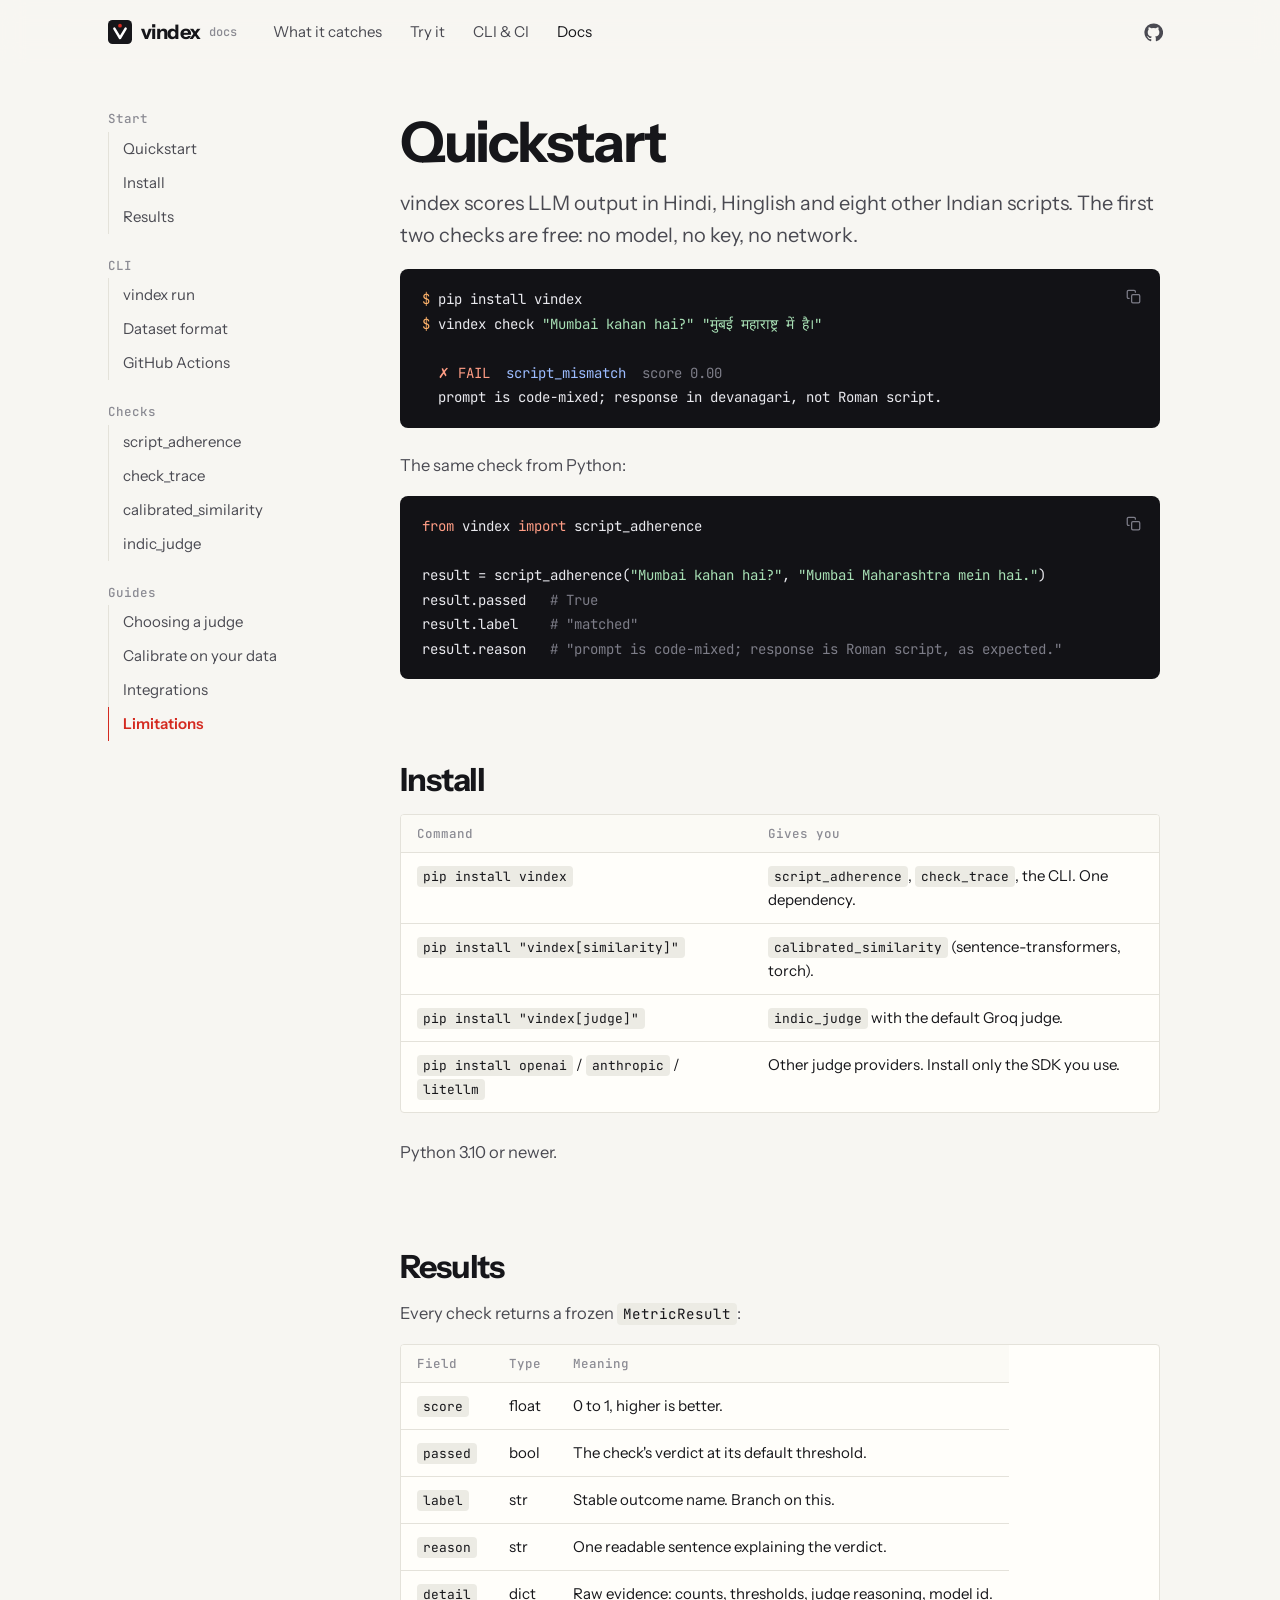
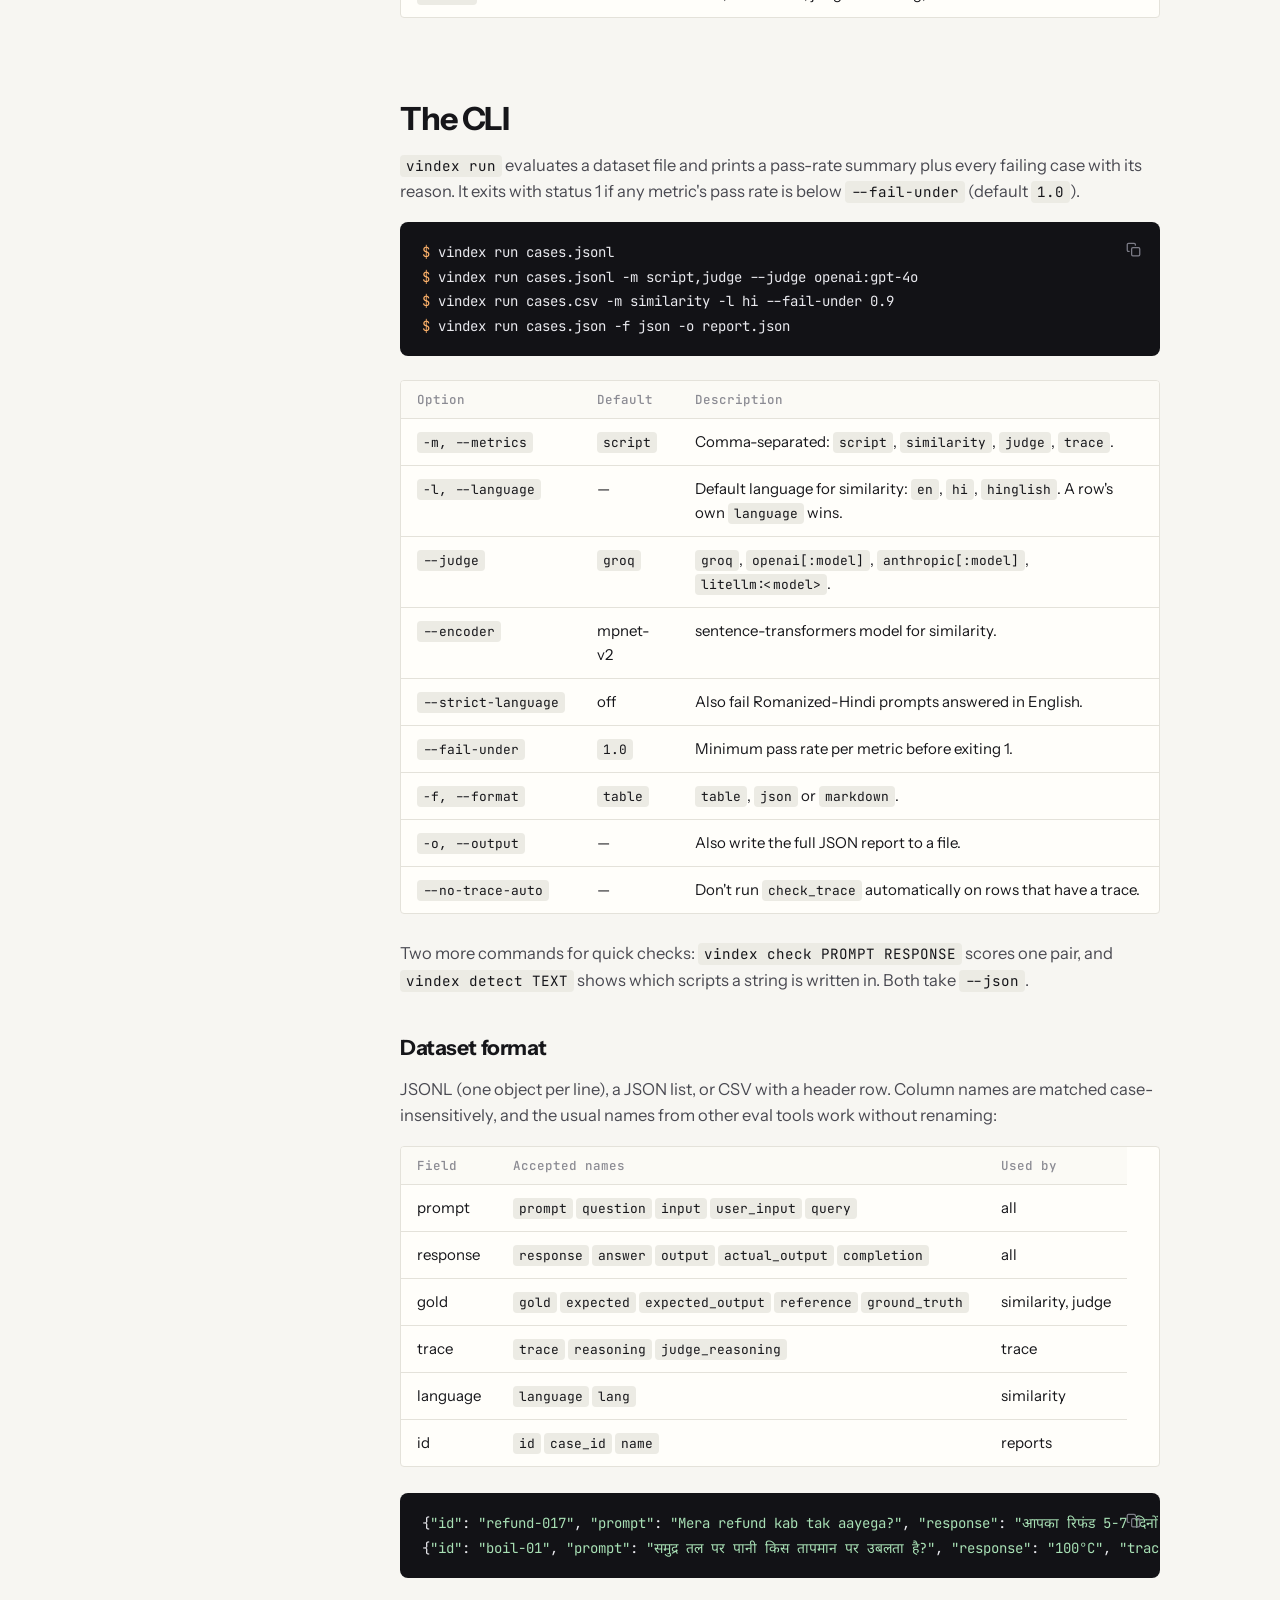
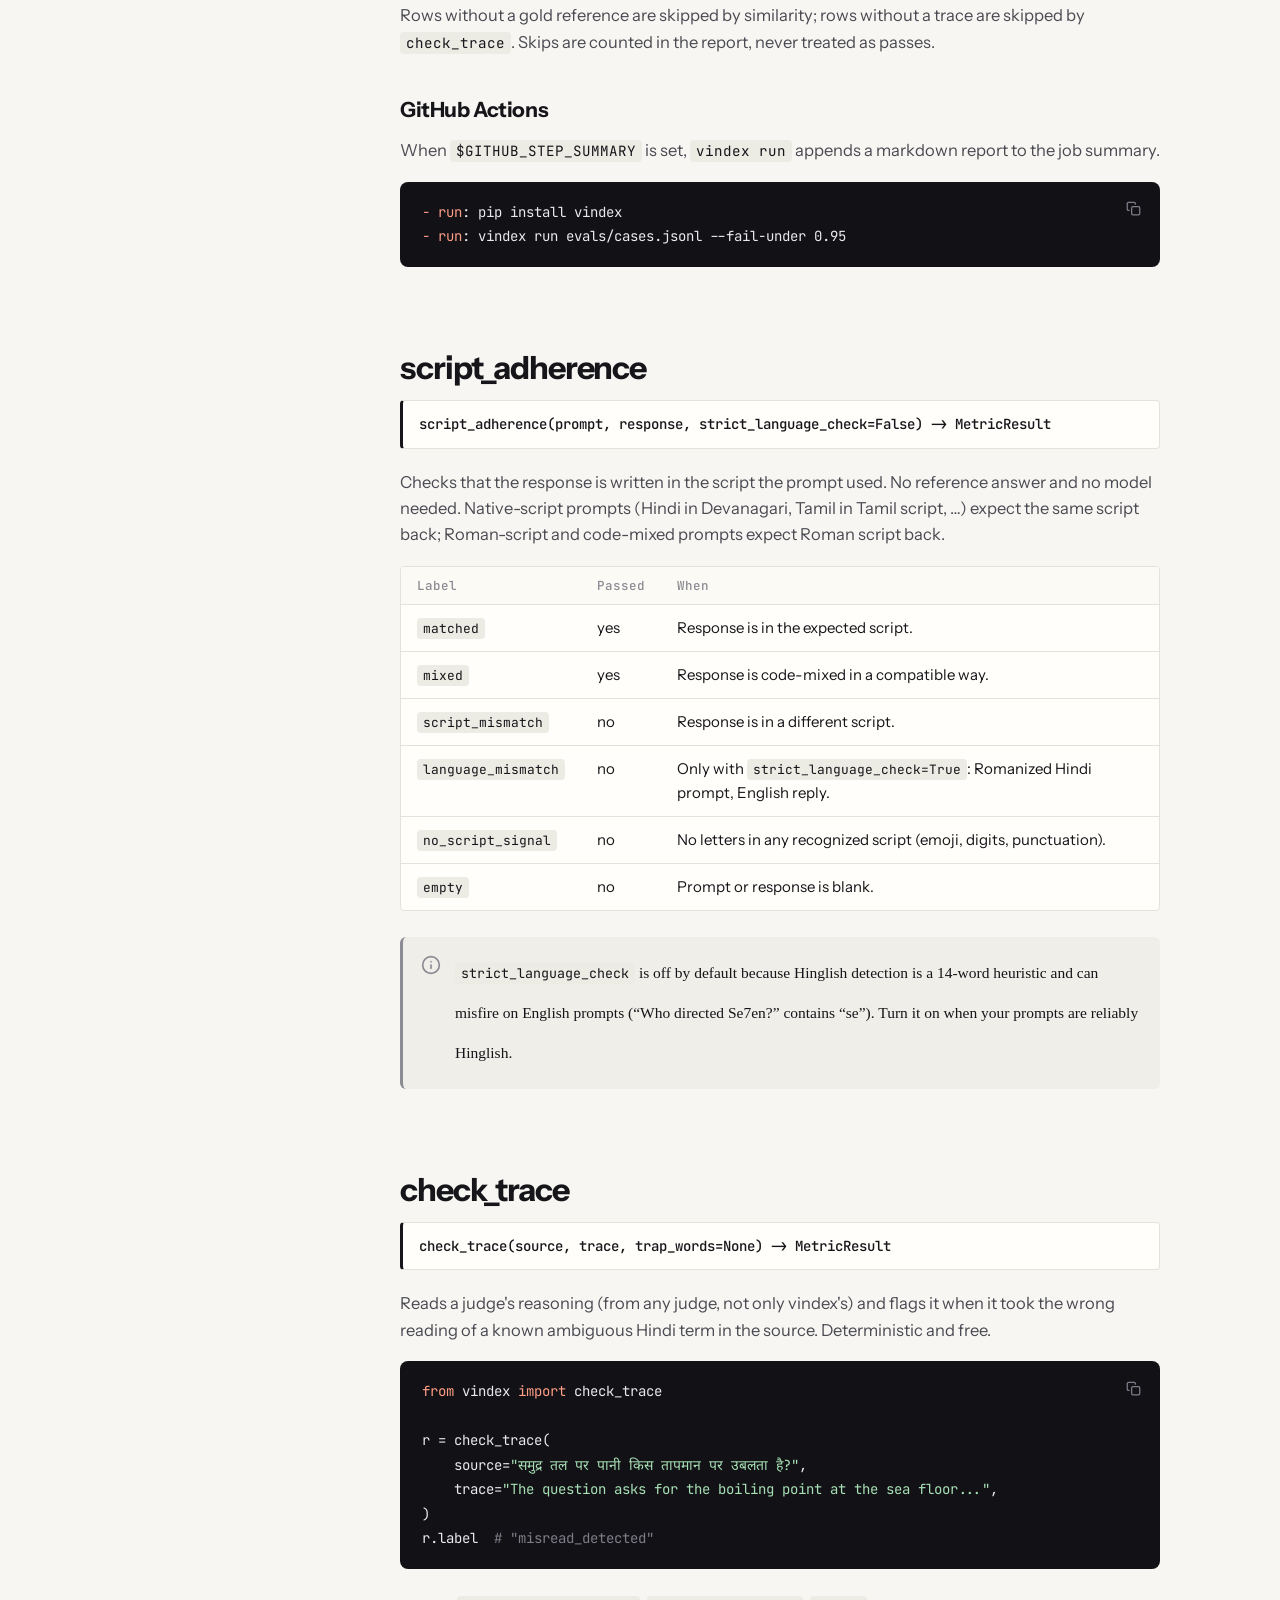
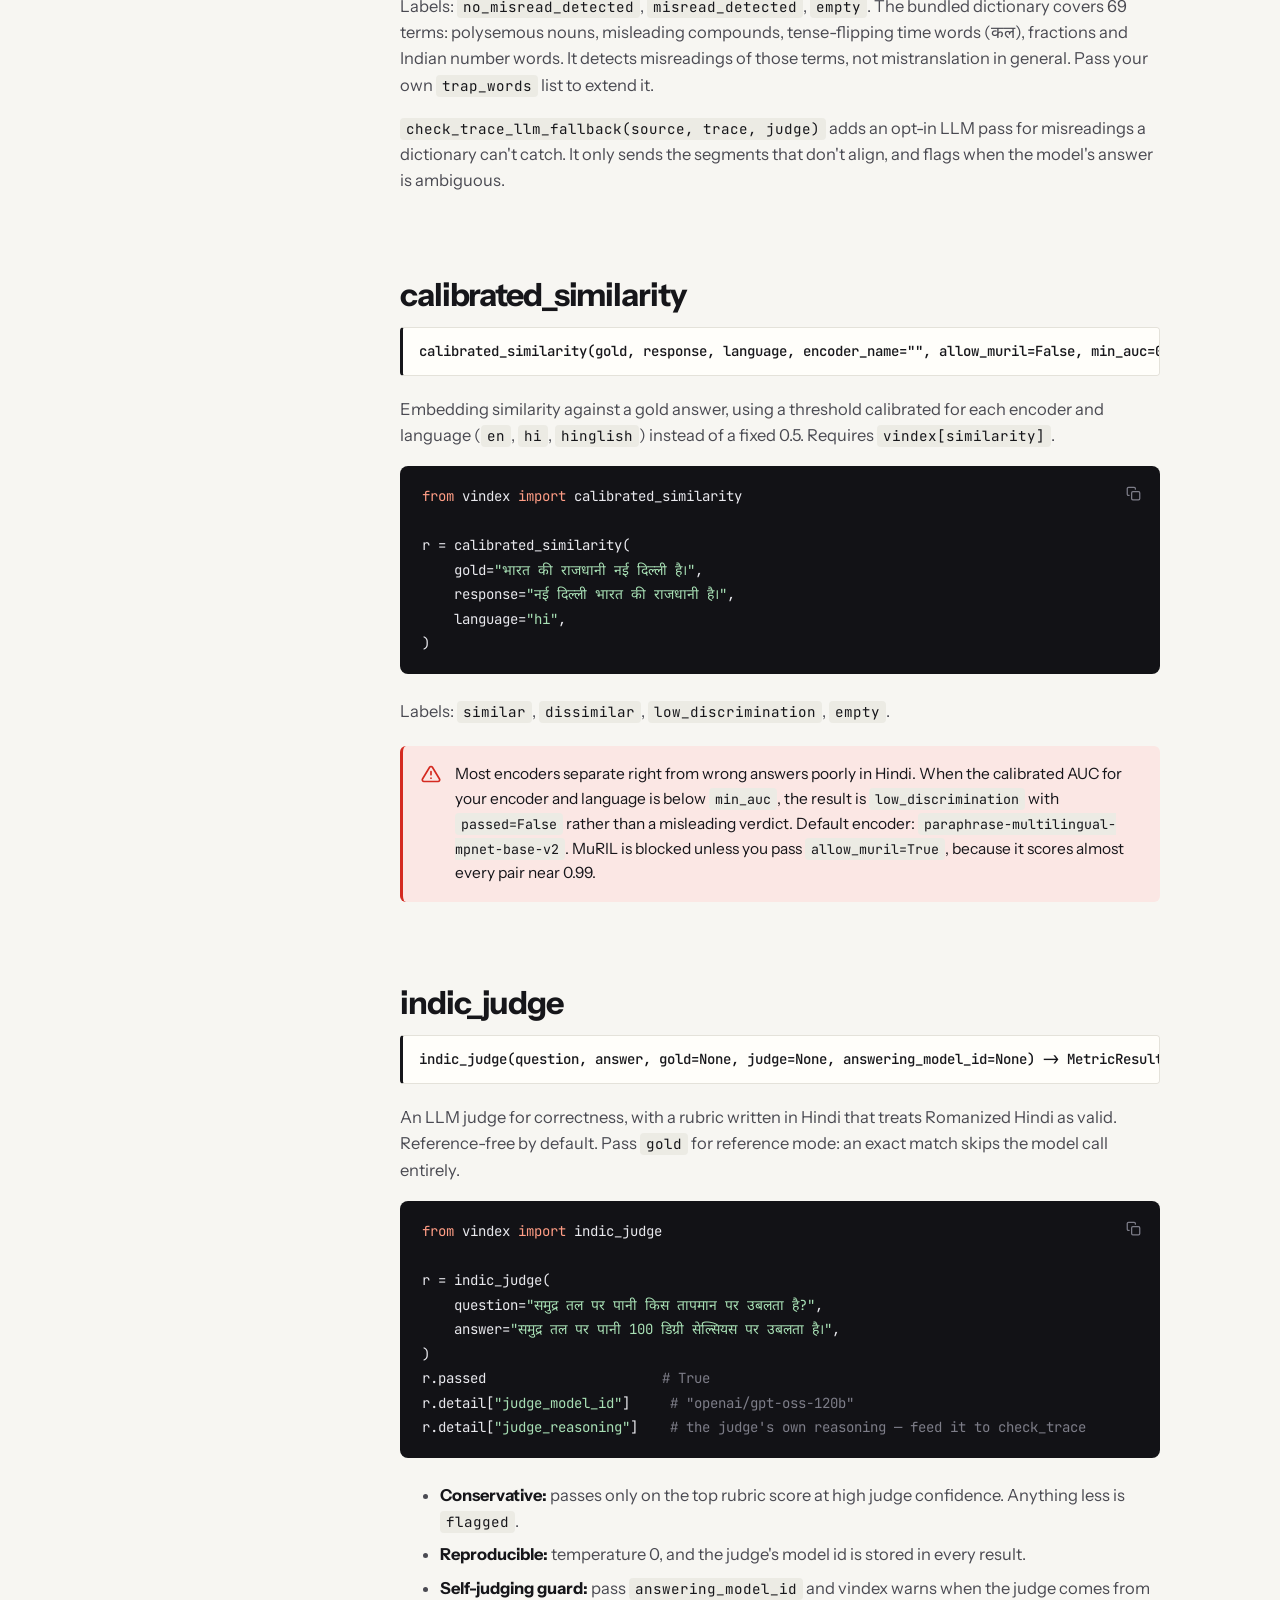
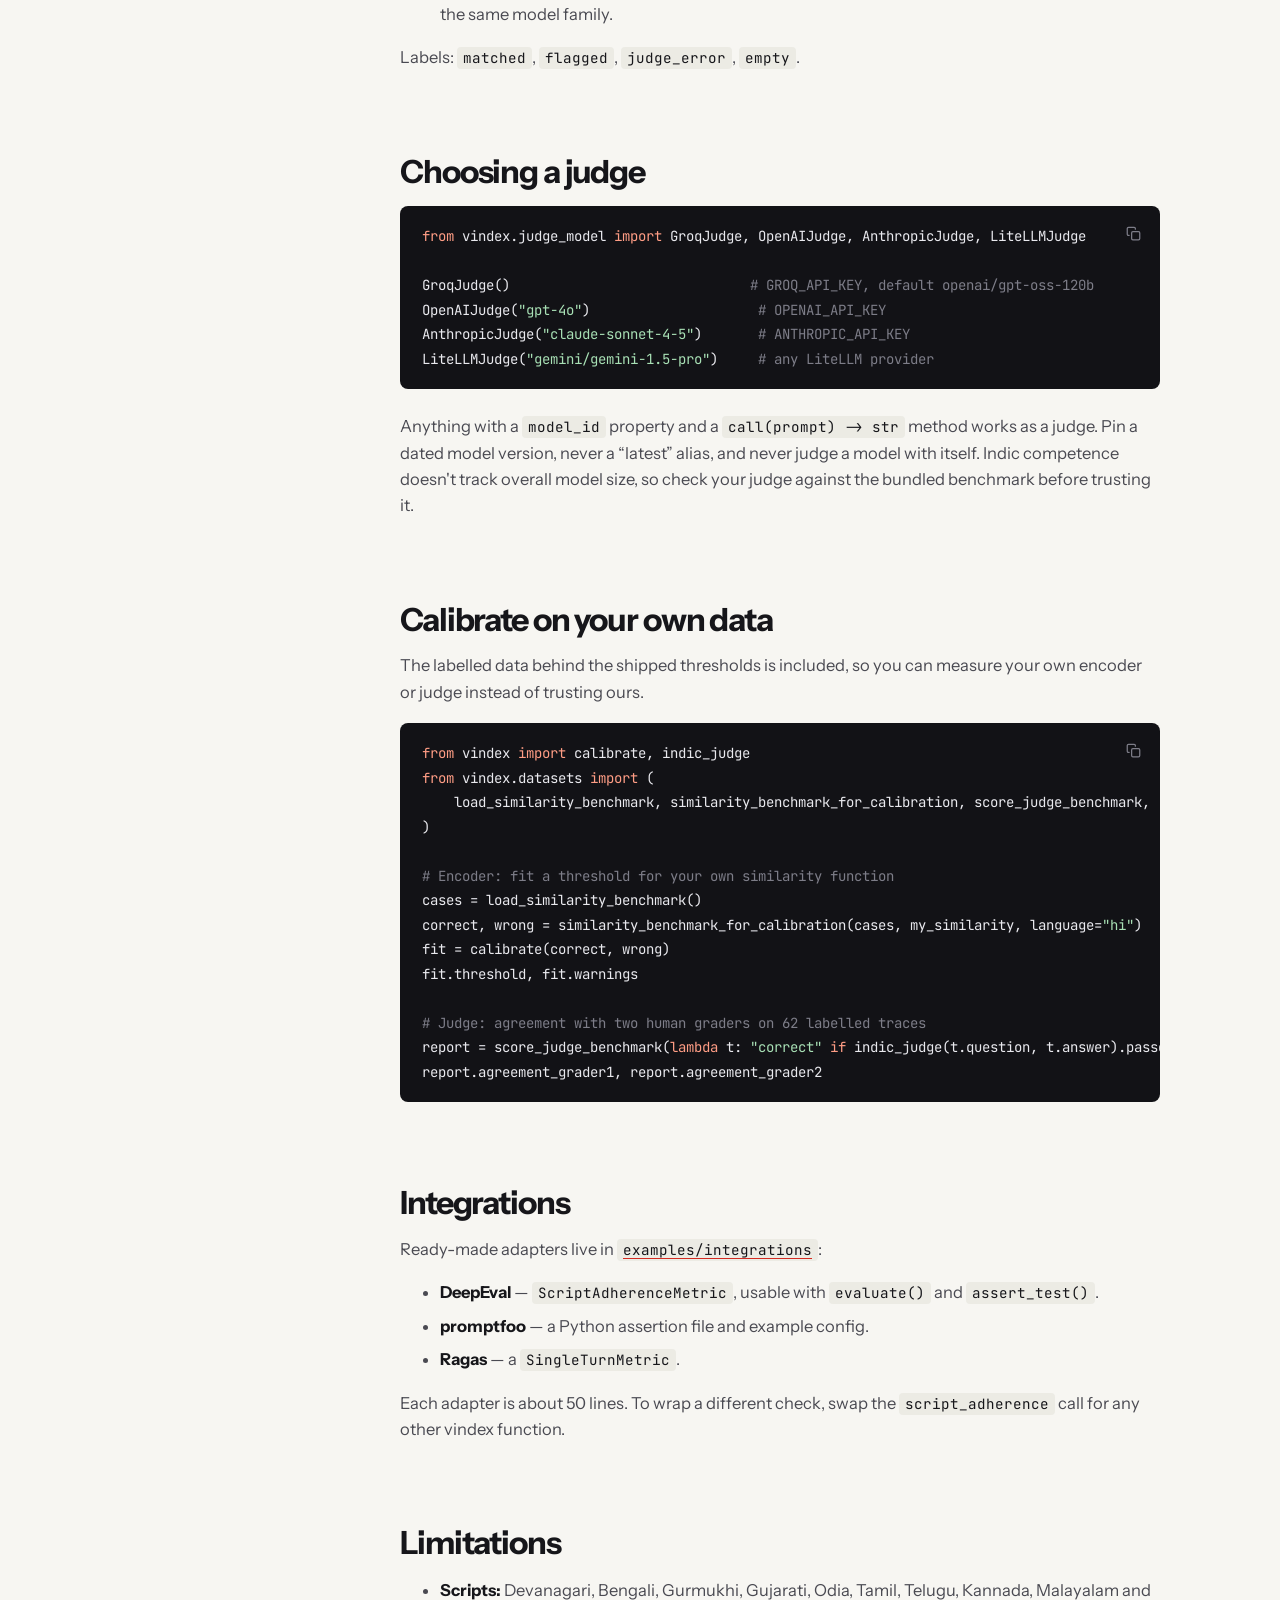
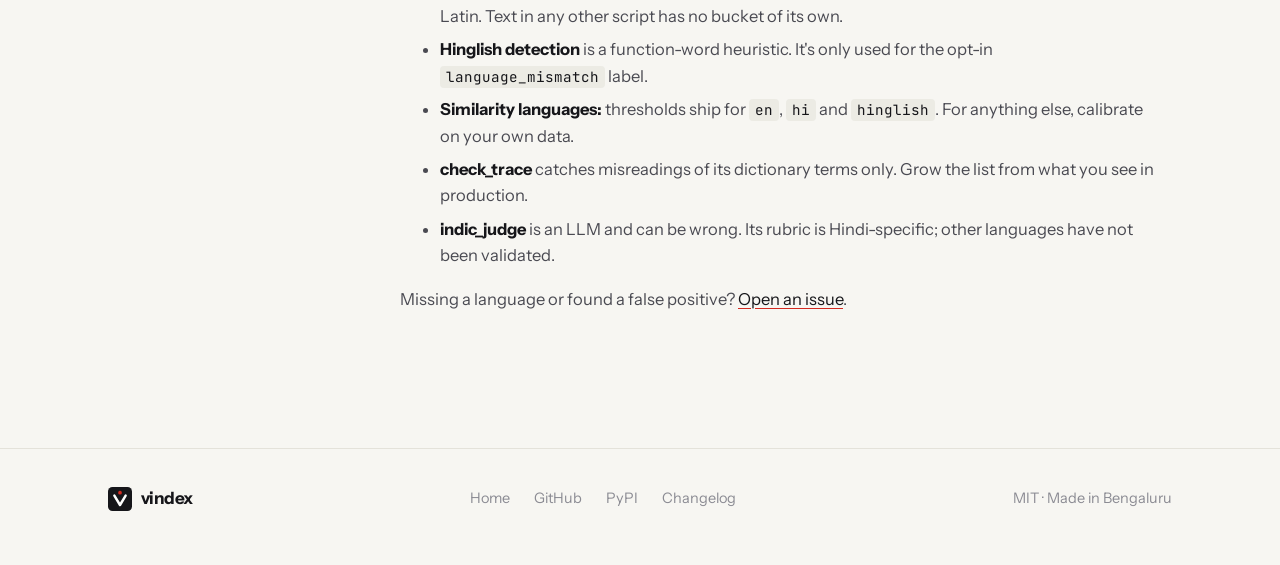
==== commit 343419b8: "Redesign website around a marked answer sheet Replace the generic dark landing page with one idea: v" ====
--- a/site/docs.html
+++ b/site/docs.html
@@ -5,22 +5,22 @@
 <meta name="viewport" content="width=device-width, initial-scale=1">
 <title>vindex docs</title>
 <meta name="description" content="Install vindex, run the CLI, and use script_adherence, check_trace, calibrated_similarity and indic_judge.">
-<meta name="theme-color" content="#07070a">
-<link rel="icon" href="favicon.svg" type="image/svg+xml">
+<meta name="theme-color" content="#f7f6f2">
+<link rel="icon" href="favicon.svg?v=8d80506e" type="image/svg+xml">
 <link rel="preconnect" href="https://fonts.googleapis.com">
 <link rel="preconnect" href="https://fonts.gstatic.com" crossorigin>
-<link href="https://fonts.googleapis.com/css2?family=Geist:wght@400;500;600;700&family=Geist+Mono:wght@400;500;600&family=Noto+Sans+Devanagari:wght@400;500;600&display=swap" rel="stylesheet">
-<link rel="stylesheet" href="assets/style.css">
+<link href="https://fonts.googleapis.com/css2?family=Instrument+Sans:wght@400;500;600;700&family=JetBrains+Mono:wght@400;500;600&family=Noto+Sans+Devanagari:wght@400;500;600&display=swap" rel="stylesheet">
+<link rel="stylesheet" href="assets/style.css?v=8d80506e">
 </head>
 <body>
 
 <header class="nav">
   <div class="wrap">
-    <a class="brand" href="./"><img class="brand-mark" src="assets/logo.svg" alt="">vindex <small>docs</small></a>
+    <a class="brand" href="./"><img class="brand-mark" src="assets/logo.svg?v=8d80506e" alt="">vindex <small>docs</small></a>
     <nav class="nav-links" aria-label="Primary">
-      <a href="./#features">Features</a>
-      <a href="./#playground">Playground</a>
-      <a href="./#workflow">CLI &amp; CI</a>
+      <a href="./#mistakes">What it catches</a>
+      <a href="./#try">Try it</a>
+      <a href="./#ci">CLI &amp; CI</a>
       <a href="docs.html" aria-current="page">Docs</a>
     </nav>
     <div class="nav-right">
@@ -248,7 +248,7 @@
 
 <footer>
   <div class="wrap">
-    <a class="brand" href="./"><img class="brand-mark" src="assets/logo.svg" alt="">vindex</a>
+    <a class="brand" href="./"><img class="brand-mark" src="assets/logo.svg?v=8d80506e" alt="">vindex</a>
     <nav aria-label="Footer">
       <a href="./">Home</a>
       <a href="https://github.com/dripston/vindex">GitHub</a>
@@ -259,6 +259,6 @@
   </div>
 </footer>
 
-<script src="assets/site.js"></script>
+<script src="assets/site.js?v=8d80506e"></script>
 </body>
 </html>
--- a/site/assets/style.css
+++ b/site/assets/style.css
@@ -1,366 +1,284 @@
-/* vindex — site styles */
+/* vindex — site styles
+   Concept: an answer sheet being marked. Blue ruled lines, a red margin,
+   red-pen annotations. Everything else stays quiet. */
 
 :root {
-  --bg: #07070a;
-  --bg-2: #0c0c10;
-  --surface: #101015;
-  --surface-2: #16161d;
-  --border: rgba(255, 255, 255, .08);
-  --border-2: rgba(255, 255, 255, .14);
-  --text: #ededf0;
-  --text-2: #a1a1aa;
-  --muted: #6b6b76;
-  --saffron: #ff9933;
-  --coral: #ff5e62;
-  --pink: #e0368a;
-  --green: #3ddc97;
-  --red: #ff5c5c;
-  --yellow: #f5c451;
-  --blue: #7aa2ff;
-  --grad: linear-gradient(100deg, #ffb057 0%, #ff7a45 35%, #ff4f7b 70%, #d63aa0 100%);
-  --radius: 16px;
-  --sans: "Geist", "Inter", "Noto Sans Devanagari", "Noto Sans Tamil", "Noto Sans Bengali", system-ui, -apple-system, "Segoe UI", sans-serif;
-  --mono: "Geist Mono", "JetBrains Mono", "Noto Sans Devanagari", ui-monospace, Consolas, monospace;
-  color-scheme: dark;
+  --page: #f7f6f2;
+  --paper: #fffefa;
+  --ink: #16161a;
+  --ink-2: #4a4a52;
+  --muted: #8b8b93;
+  --line: #e4e2da;
+  --rule: #cfe0ee;          /* notebook ruling */
+  --margin: #f0a9a2;        /* notebook margin */
+  --pen: #d42a20;           /* teacher's red pen */
+  --pen-soft: #fbe7e4;
+  --ok: #1f7a4d;
+  --code-bg: #121216;
+  --code-ink: #e9e9ee;
+  --code-dim: #7d7d88;
+  --sans: "Instrument Sans", "Noto Sans Devanagari", "Noto Sans Tamil", system-ui, -apple-system, "Segoe UI", sans-serif;
+  --mono: "JetBrains Mono", "Noto Sans Devanagari", ui-monospace, Consolas, monospace;
+  --hand: "Kalam", "Comic Sans MS", cursive;
+  --deva: "Noto Sans Devanagari", var(--sans);
+  --rule-h: 40px;
+  color-scheme: light;
 }
 
 *, *::before, *::after { box-sizing: border-box; }
-html { -webkit-text-size-adjust: 100%; scroll-behavior: smooth; scroll-padding-top: 80px; }
-body {
-  margin: 0; background: var(--bg); color: var(--text);
-  font: 16px/1.6 var(--sans); -webkit-font-smoothing: antialiased; overflow-x: hidden;
-}
+html { -webkit-text-size-adjust: 100%; scroll-behavior: smooth; scroll-padding-top: 76px; }
+body { margin: 0; background: var(--page); color: var(--ink); font: 17px/1.6 var(--sans); -webkit-font-smoothing: antialiased; overflow-x: hidden; }
 a { color: inherit; }
 img, svg { display: block; max-width: 100%; }
 code, pre { font-family: var(--mono); }
-::selection { background: rgba(255, 122, 69, .35); color: #fff; }
-.wrap { width: 100%; max-width: 1160px; margin: 0 auto; padding: 0 24px; }
-@media (max-width: 640px) { .wrap { padding: 0 16px; } }
-.grad-text { background: var(--grad); -webkit-background-clip: text; background-clip: text; color: transparent; }
+::selection { background: var(--pen-soft); color: var(--ink); }
+.wrap { width: 100%; max-width: 1120px; margin: 0 auto; padding: 0 28px; }
+@media (max-width: 640px) { .wrap { padding: 0 16px; } body { font-size: 16px; } }
 
 /* ---------- nav ---------- */
-.nav {
-  position: sticky; top: 0; z-index: 50;
-  background: rgba(7, 7, 10, .72);
-  backdrop-filter: saturate(1.6) blur(16px); -webkit-backdrop-filter: saturate(1.6) blur(16px);
-  border-bottom: 1px solid transparent; transition: border-color .2s;
-}
-.nav.scrolled { border-bottom-color: var(--border); }
-.nav .wrap { display: flex; align-items: center; gap: 32px; height: 64px; }
-.brand { display: flex; align-items: center; gap: 10px; text-decoration: none; font-weight: 600; font-size: 18px; letter-spacing: -.02em; }
-.brand-mark { width: 26px; height: 26px; }
-.brand small { font: 500 11px/1 var(--mono); color: var(--text-2); border: 1px solid var(--border-2); padding: 4px 7px; border-radius: 999px; }
-.nav-links { display: flex; gap: 26px; }
-.nav-links a { text-decoration: none; color: var(--text-2); font-size: 14px; transition: color .15s; }
-.nav-links a:hover, .nav-links a[aria-current] { color: var(--text); }
-.nav-right { margin-left: auto; display: flex; align-items: center; gap: 10px; }
-.icon-btn { display: inline-grid; place-items: center; width: 36px; height: 36px; border-radius: 10px; color: var(--text-2); text-decoration: none; }
-.icon-btn:hover { color: var(--text); background: var(--surface-2); }
-.icon-btn svg { width: 18px; height: 18px; }
+.nav { position: sticky; top: 0; z-index: 50; background: color-mix(in srgb, var(--page) 88%, transparent); backdrop-filter: blur(12px); -webkit-backdrop-filter: blur(12px); border-bottom: 1px solid transparent; transition: border-color .2s; }
+.nav.scrolled { border-bottom-color: var(--line); }
+.nav .wrap { display: flex; align-items: center; gap: 36px; height: 64px; }
+.brand { display: flex; align-items: center; gap: 9px; text-decoration: none; font-weight: 700; font-size: 20px; letter-spacing: -.03em; }
+.brand-mark { width: 24px; height: 24px; }
+.brand small { font: 500 12px/1 var(--mono); color: var(--muted); letter-spacing: 0; }
+.nav-links { display: flex; gap: 28px; }
+.nav-links a { text-decoration: none; color: var(--ink-2); font-size: 15px; }
+.nav-links a:hover, .nav-links a[aria-current] { color: var(--ink); }
+.nav-right { margin-left: auto; display: flex; align-items: center; gap: 8px; }
+.icon-btn { display: inline-grid; place-items: center; width: 38px; height: 38px; border-radius: 8px; color: var(--ink-2); }
+.icon-btn:hover { color: var(--ink); background: var(--line); }
+.icon-btn svg { width: 19px; height: 19px; }
 @media (max-width: 760px) { .nav-links { display: none; } }
-@media (max-width: 420px) { .nav-cta { display: none !important; } }
+@media (max-width: 440px) { .nav-cta { display: none !important; } }
 
 /* ---------- buttons ---------- */
-.btn {
-  display: inline-flex; align-items: center; gap: 8px; height: 44px; padding: 0 20px; border-radius: 999px;
-  font: 500 15px/1 var(--sans); text-decoration: none; cursor: pointer; white-space: nowrap;
-  border: 1px solid transparent; transition: background .15s, border-color .15s, transform .12s, box-shadow .2s;
-}
-.btn:active { transform: translateY(1px); }
+.btn { display: inline-flex; align-items: center; gap: 8px; height: 46px; padding: 0 20px; border-radius: 8px; font: 600 15.5px/1 var(--sans); text-decoration: none; white-space: nowrap; border: 1px solid transparent; cursor: pointer; transition: background .15s, border-color .15s; }
 .btn svg { width: 16px; height: 16px; }
-.btn-primary { background: #fff; color: #07070a; }
-.btn-primary:hover { box-shadow: 0 0 0 4px rgba(255, 255, 255, .12); }
-.btn-ghost { border-color: var(--border-2); color: var(--text); background: rgba(255,255,255,.02); }
-.btn-ghost:hover { background: var(--surface-2); }
-.btn-sm { height: 36px; padding: 0 15px; font-size: 14px; }
-
-.install {
-  display: inline-flex; align-items: center; gap: 10px; height: 44px; padding: 0 6px 0 18px; border-radius: 999px;
-  border: 1px solid var(--border-2); background: var(--surface); font: 500 14px/1 var(--mono); color: var(--text);
-}
+.btn-primary { background: var(--ink); color: #fff; }
+.btn-primary:hover { background: #33333a; }
+.btn-line { border-color: #cfcdc4; color: var(--ink); background: var(--paper); }
+.btn-line:hover { border-color: var(--ink); }
+.btn-sm { height: 38px; padding: 0 14px; font-size: 14.5px; }
+.install { display: inline-flex; align-items: center; gap: 6px; height: 46px; padding: 0 6px 0 16px; border-radius: 8px; border: 1px solid #cfcdc4; background: var(--paper); font: 500 15px/1 var(--mono); }
 .install .dollar { color: var(--muted); user-select: none; }
-.copy { display: inline-grid; place-items: center; width: 32px; height: 32px; border: 0; border-radius: 999px; background: transparent; color: var(--muted); cursor: pointer; }
-.copy:hover { background: var(--surface-2); color: var(--text); }
+.copy { display: inline-grid; place-items: center; width: 34px; height: 34px; border: 0; border-radius: 6px; background: transparent; color: var(--muted); cursor: pointer; }
+.copy:hover { background: var(--line); color: var(--ink); }
 .copy svg { width: 15px; height: 15px; }
-.copy.done { color: var(--green); }
+.copy.done { color: var(--ok); }
+
+/* ---------- type ---------- */
+h1, h2, h3 { margin: 0; font-weight: 700; letter-spacing: -.035em; line-height: 1.04; }
+h1 { font-size: clamp(42px, 5.2vw, 70px); }
+h2 { font-size: clamp(32px, 4.4vw, 52px); }
+.pen { color: var(--pen); }
+.hand { font-family: var(--hand); color: var(--pen); font-weight: 400; letter-spacing: 0; }
+.kicker { font: 500 14px/1 var(--mono); color: var(--muted); }
+.lede { font-size: clamp(18px, 1.8vw, 21px); color: var(--ink-2); max-width: 32em; line-height: 1.55; }
 
 /* ---------- hero ---------- */
-.hero { position: relative; padding: 96px 0 40px; text-align: center; overflow: hidden; }
-.hero::before {
-  content: ""; position: absolute; inset: 0; pointer-events: none;
-  background-image: linear-gradient(var(--border) 1px, transparent 1px), linear-gradient(90deg, var(--border) 1px, transparent 1px);
-  background-size: 64px 64px; background-position: center top;
-  mask-image: radial-gradient(ellipse 70% 55% at 50% 0%, #000 30%, transparent 75%);
-  -webkit-mask-image: radial-gradient(ellipse 70% 55% at 50% 0%, #000 30%, transparent 75%);
-  opacity: .55;
-}
-.hero::after {
-  content: ""; position: absolute; left: 50%; top: -260px; width: 1100px; height: 620px; transform: translateX(-50%);
-  background: radial-gradient(closest-side, rgba(255, 122, 69, .22), rgba(214, 58, 160, .10) 55%, transparent 75%);
-  pointer-events: none; filter: blur(10px);
-}
-.hero .wrap { position: relative; z-index: 1; }
-.pill {
-  display: inline-flex; align-items: center; gap: 10px; padding: 5px 14px 5px 5px; border-radius: 999px;
-  border: 1px solid var(--border-2); background: rgba(255,255,255,.03); font-size: 13.5px; color: var(--text-2); text-decoration: none;
-  transition: border-color .15s;
-}
-.pill:hover { border-color: rgba(255,255,255,.28); color: var(--text); }
-.pill b { font: 600 11.5px/1 var(--sans); background: var(--grad); color: #fff; padding: 6px 10px; border-radius: 999px; }
-.hero h1 {
-  font-size: clamp(44px, 7.6vw, 88px); line-height: 1.04; letter-spacing: -.045em; font-weight: 600;
-  margin: 28px auto 0; max-width: 13em;
-}
-.cycle { display: inline-block; }
-.cycle-word { display: inline-block; padding-bottom: .08em; transition: opacity .35s, transform .35s, filter .35s; }
-.cycle-word.out { opacity: 0; transform: translateY(.25em); filter: blur(6px); }
-.hero p.lede { font-size: clamp(17px, 1.7vw, 20px); color: var(--text-2); max-width: 36em; margin: 26px auto 36px; line-height: 1.55; }
-.hero-actions { display: flex; flex-wrap: wrap; gap: 12px; justify-content: center; align-items: center; }
-.hero-shot { position: relative; margin: 72px auto 0; max-width: 980px; }
-.hero-shot::before {
-  content: ""; position: absolute; inset: -1px; border-radius: 19px; padding: 1px;
-  background: linear-gradient(180deg, rgba(255,255,255,.22), rgba(255,255,255,.03) 40%, rgba(255,122,69,.25));
-  -webkit-mask: linear-gradient(#000 0 0) content-box, linear-gradient(#000 0 0); -webkit-mask-composite: xor;
-  mask: linear-gradient(#000 0 0) content-box exclude, linear-gradient(#000 0 0);
-  pointer-events: none; z-index: 2;
-}
-.hero-shot::after {
-  content: ""; position: absolute; left: 10%; right: 10%; bottom: -40px; height: 120px;
-  background: radial-gradient(closest-side, rgba(255, 94, 98, .28), transparent); filter: blur(30px); z-index: -1;
-}
-
-/* ---------- terminal ---------- */
-.term { position: relative; background: #0a0a0d; border-radius: 18px; overflow: hidden; text-align: left; box-shadow: 0 40px 120px -30px rgba(0,0,0,.9); }
-.term-bar { display: flex; align-items: center; gap: 8px; padding: 14px 18px; border-bottom: 1px solid var(--border); background: rgba(255,255,255,.015); }
-.term-bar i { width: 12px; height: 12px; border-radius: 50%; background: #2a2a31; }
-.term-bar span { margin: 0 auto; color: var(--muted); font: 12.5px var(--mono); padding-right: 52px; }
-.term pre { margin: 0; padding: 22px 26px 26px; font: 13.5px/1.75 var(--mono); color: var(--text); white-space: pre; overflow-x: auto; min-height: 470px; }
-.term .p { color: var(--saffron); } .term .d { color: var(--muted); } .term .g { color: var(--green); }
-.term .r { color: var(--red); } .term .y { color: var(--yellow); } .term .b { color: #fff; font-weight: 600; }
-.tbar { display: inline-block; width: 150px; height: 8px; border-radius: 9px; background: #1d1d24; vertical-align: 1px; overflow: hidden; }
-.tbar i { display: block; height: 100%; border-radius: 9px; }
-.tbar.ok i { background: linear-gradient(90deg, #22b07d, var(--green)); }
-.tbar.warn i { background: linear-gradient(90deg, #d99a2b, var(--yellow)); }
-.term .cursor { display: inline-block; width: 8px; height: 17px; background: var(--saffron); vertical-align: -3px; animation: blink 1s steps(1) infinite; }
-@keyframes blink { 50% { opacity: 0; } }
-@media (max-width: 640px) { .term pre { font-size: 11.5px; padding: 16px; min-height: 0; } .tbar { width: 70px; } }
-
-/* ---------- logos strip ---------- */
-.strip { padding: 72px 0 8px; text-align: center; }
-.strip p { margin: 0 0 22px; color: var(--muted); font-size: 13.5px; }
-.strip-row { display: flex; flex-wrap: wrap; justify-content: center; gap: 14px 44px; color: var(--text-2); font-weight: 600; font-size: 18px; letter-spacing: -.02em; opacity: .7; }
+.hero { padding: 72px 0 96px; }
+.hero-grid { display: grid; grid-template-columns: minmax(0, 1fr) minmax(0, 1fr); gap: 64px; align-items: center; }
+@media (max-width: 980px) { .hero-grid { grid-template-columns: minmax(0, 1fr); gap: 48px; } }
+.hero h1 .strike { position: relative; white-space: nowrap; }
+.hero h1 .strike svg { position: absolute; left: -4%; top: 52%; width: 108%; height: .5em; transform: translateY(-50%); overflow: visible; pointer-events: none; }
+.hero .lede { margin: 26px 0 34px; }
+.actions { display: flex; flex-wrap: wrap; gap: 12px; align-items: center; }
+.hero-foot { margin-top: 28px; font-size: 14.5px; color: var(--muted); }
+.hero-foot b { color: var(--ink-2); font-weight: 600; }
+
+/* ---------- the answer sheet ---------- */
+.sheet {
+  position: relative; background-color: var(--paper);
+  background-image:
+    linear-gradient(90deg, transparent 63px, var(--margin) 63px, var(--margin) 64px, transparent 64px, transparent 67px, var(--margin) 67px, var(--margin) 68px, transparent 68px),
+    repeating-linear-gradient(180deg, transparent 0, transparent calc(var(--rule-h) - 1px), var(--rule) calc(var(--rule-h) - 1px), var(--rule) var(--rule-h));
+  background-position: 0 0, 0 22px;
+  border: 1px solid var(--line); border-radius: 4px;
+  box-shadow: 0 1px 0 rgba(0,0,0,.03), 0 24px 48px -28px rgba(40, 30, 10, .28);
+  padding: 22px 28px 26px 92px; line-height: var(--rule-h); min-width: 0; overflow-wrap: anywhere;
+}
+.sheet-head { display: flex; gap: 18px; font: 500 13px/var(--rule-h) var(--mono); color: var(--muted); padding-right: 70px; }
+.sheet-head span:first-child { padding-left: 0; }
+.q { position: relative; }
+.q-no { position: absolute; left: -90px; width: 50px; text-align: right; font: 600 14px/var(--rule-h) var(--mono); color: var(--muted); }
+.q-text { font-weight: 600; }
+.a-text { font-family: var(--deva); font-size: 20px; position: relative; display: inline-block; }
+.dev { font-family: var(--deva); }
+.mark { position: absolute; pointer-events: none; overflow: visible; max-width: none; }
+.mark path { fill: none; stroke: var(--pen); stroke-width: 2.6; stroke-linecap: round; stroke-linejoin: round; }
+.draw path { stroke-dasharray: 1; stroke-dashoffset: 1; }
+.in .draw path, .draw.in path { animation: draw .7s cubic-bezier(.6,.1,.3,1) forwards; }
+.in .draw path:nth-child(2), .draw.in path:nth-child(2) { animation-delay: .25s; }
+@keyframes draw { to { stroke-dashoffset: 0; } }
+.circle-mark { left: -10px; top: -4px; width: calc(100% + 20px); height: calc(100% + 8px); }
+.margin-mark { position: absolute; left: -82px; width: 32px; height: 32px; top: 4px; overflow: visible; }
+.margin-mark path { fill: none; stroke: var(--pen); stroke-width: 3.4; stroke-linecap: round; stroke-linejoin: round; }
+.note { font-family: var(--hand); color: var(--pen); font-size: 21px; line-height: var(--rule-h); }
+.note.indent { padding-left: 28px; }
+.score { position: absolute; right: 26px; top: 16px; font: 400 34px/1 var(--hand); color: var(--pen); transform: rotate(-6deg); }
+.score::after { content: ""; position: absolute; left: -10px; right: -10px; top: -8px; bottom: -6px; border: 2.5px solid var(--pen); border-radius: 50%; transform: rotate(4deg); opacity: .9; }
+.machine { margin-top: 2px; font: 500 13.5px/var(--rule-h) var(--mono); color: var(--ink-2); }
+.machine b { color: var(--pen); font-weight: 600; }
+.machine .ok { color: var(--ok); }
+@media (max-width: 640px) {
+  .sheet { padding: 18px 16px 20px 64px; --rule-h: 36px; background-image: linear-gradient(90deg, transparent 45px, var(--margin) 45px, var(--margin) 46px, transparent 46px), repeating-linear-gradient(180deg, transparent 0, transparent calc(var(--rule-h) - 1px), var(--rule) calc(var(--rule-h) - 1px), var(--rule) var(--rule-h)); }
+  .q-no { display: none; }
+  .margin-mark { left: -58px; width: 26px; height: 26px; top: 4px; }
+  .sheet-head { font-size: 11px; padding-right: 50px; gap: 10px; }
+  .a-text { font-size: 17px; }
+  .note { font-size: 18px; }
+  .score { font-size: 26px; right: 14px; }
+}
 
 /* ---------- sections ---------- */
-section { padding: 112px 0; position: relative; }
-@media (max-width: 640px) { section { padding: 72px 0; } }
-.eyebrow-label { display: inline-block; font: 500 13px/1 var(--mono); color: var(--saffron); letter-spacing: .02em; }
-.section-head { max-width: 720px; margin-bottom: 52px; }
-.section-head.center { margin-left: auto; margin-right: auto; text-align: center; }
-h2 { font-size: clamp(32px, 4.6vw, 52px); line-height: 1.06; letter-spacing: -.04em; font-weight: 600; margin: 14px 0 0; }
-.section-head p { font-size: 18px; color: var(--text-2); margin: 18px 0 0; }
-.dim { color: var(--muted); }
-
-/* ---------- bento ---------- */
-.bento { display: grid; grid-template-columns: repeat(6, 1fr); gap: 16px; }
-.cell {
-  position: relative; background: var(--surface); border: 1px solid var(--border); border-radius: 20px;
-  padding: 28px; overflow: hidden; display: flex; flex-direction: column; min-width: 0;
-  transition: border-color .2s;
-}
-.cell:hover { border-color: var(--border-2); }
-.cell::before {
-  content: ""; position: absolute; inset: 0; pointer-events: none; opacity: 0; transition: opacity .3s;
-  background: radial-gradient(420px circle at var(--mx, 50%) var(--my, 0%), rgba(255, 122, 69, .09), transparent 60%);
-}
-.cell:hover::before { opacity: 1; }
-.c-4 { grid-column: span 4; } .c-3 { grid-column: span 3; } .c-2 { grid-column: span 2; }
-@media (max-width: 960px) { .c-4, .c-3, .c-2 { grid-column: span 6; } }
-.cell h3 { margin: 0; font-size: 20px; font-weight: 600; letter-spacing: -.02em; }
-.cell h3 code { font-size: 18px; font-weight: 500; letter-spacing: -.01em; }
-.cell p { margin: 8px 0 0; color: var(--text-2); font-size: 15.5px; max-width: 34em; }
-.tags { display: flex; flex-wrap: wrap; gap: 6px; margin-bottom: 16px; }
-.tag { font: 500 11.5px/1 var(--mono); padding: 6px 9px; border-radius: 999px; border: 1px solid var(--border-2); color: var(--text-2); }
-.tag.free { color: var(--green); border-color: rgba(61, 220, 151, .3); background: rgba(61, 220, 151, .06); }
-.visual { margin-top: 26px; flex: 1; display: flex; flex-direction: column; justify-content: flex-end; }
-
-/* chat visual */
-.chat { display: grid; gap: 10px; }
-.bubble { max-width: 78%; padding: 10px 14px; border-radius: 16px; font-size: 15px; line-height: 1.45; }
-.bubble.u { justify-self: end; background: var(--surface-2); border: 1px solid var(--border); border-bottom-right-radius: 5px; }
-.bubble.b { justify-self: start; background: #1b1b22; border: 1px solid var(--border); border-bottom-left-radius: 5px; }
-.verdict {
-  display: flex; align-items: center; gap: 10px; flex-wrap: wrap; margin-top: 6px; padding: 10px 12px;
-  border-radius: 12px; font: 13px/1.4 var(--mono); background: rgba(255, 92, 92, .07); border: 1px solid rgba(255, 92, 92, .22); color: #ffb4b4;
-}
-.verdict.ok { background: rgba(61, 220, 151, .07); border-color: rgba(61, 220, 151, .22); color: #a7f0cd; }
-.badge { font: 600 11px/1 var(--mono); padding: 5px 8px; border-radius: 6px; background: var(--red); color: #1a0606; }
-.badge.ok { background: var(--green); color: #04130c; }
-
-/* trace visual */
-.trace { font: 13.5px/1.8 var(--mono); color: var(--text-2); background: var(--bg-2); border: 1px solid var(--border); border-radius: 12px; padding: 14px 16px; }
-.trace .src { color: var(--text); font-family: var(--sans); }
-.trace mark { background: rgba(255, 92, 92, .16); color: #ffb4b4; border-radius: 4px; padding: 1px 4px; }
-.trace ins { text-decoration: none; background: rgba(61, 220, 151, .14); color: #a7f0cd; border-radius: 4px; padding: 1px 4px; }
-
-/* auc chart */
-.auc { display: grid; gap: 10px; }
-.auc-row { display: grid; grid-template-columns: 136px 1fr 40px; gap: 12px; align-items: center; font: 12.5px var(--mono); color: var(--text-2); }
-.auc-row .track { height: 8px; border-radius: 9px; background: #1d1d24; position: relative; overflow: hidden; }
-.auc-row .track i { position: absolute; inset: 0 auto 0 0; border-radius: 9px; background: linear-gradient(90deg, #22b07d, var(--green)); }
-.auc-row.bad .track i { background: linear-gradient(90deg, #a33, var(--red)); }
-.auc-row b { color: var(--text); font-weight: 500; text-align: right; }
-.auc-note { margin-top: 14px; font-size: 12.5px; color: var(--muted); }
-
-/* providers */
-.providers { display: flex; flex-wrap: wrap; gap: 8px; }
-.providers span { font: 500 13.5px/1 var(--sans); padding: 10px 13px; border-radius: 10px; background: var(--surface-2); border: 1px solid var(--border); color: var(--text); }
-.providers span.more { color: var(--muted); }
-
-/* stat cell */
-.stat { display: grid; gap: 4px; }
-.stat .from { font-size: 15px; color: var(--muted); font-family: var(--mono); }
-.stat .to { font-size: clamp(64px, 7vw, 88px); font-weight: 600; letter-spacing: -.06em; line-height: 1; }
-
-/* github check visual */
-.checks { border: 1px solid var(--border); border-radius: 12px; overflow: hidden; font-size: 14px; background: var(--bg-2); }
-.checks div { display: flex; align-items: center; gap: 10px; padding: 11px 14px; border-top: 1px solid var(--border); }
-.checks div:first-child { border-top: 0; }
-.checks .dot { width: 18px; height: 18px; border-radius: 50%; display: grid; place-items: center; flex: none; }
-.checks .dot.ok { background: rgba(61,220,151,.15); color: var(--green); }
-.checks .dot.no { background: rgba(255,92,92,.15); color: var(--red); }
-.checks .dot svg { width: 10px; height: 10px; }
-.checks small { margin-left: auto; color: var(--muted); font: 12px var(--mono); }
+section { padding: 104px 0; }
+@media (max-width: 640px) { section { padding: 68px 0; } }
+.head { max-width: 760px; margin-bottom: 44px; }
+.head h2 { margin-top: 14px; }
+.head p { color: var(--ink-2); font-size: 19px; margin: 18px 0 0; }
+.rule-top { border-top: 1px solid var(--line); }
+
+/* three mistakes */
+.mistakes .sheet { padding-bottom: 30px; }
+.mistake + .mistake { margin-top: var(--rule-h); }
+.label-row { display: flex; flex-wrap: wrap; gap: 4px 14px; align-items: baseline; }
+
+/* ---------- report card (checks table) ---------- */
+.card-table { width: 100%; table-layout: fixed; border-collapse: collapse; background: var(--paper); border: 1px solid var(--line); border-radius: 4px; overflow: hidden; }
+.card-table th, .card-table td { padding: 20px 22px; text-align: left; vertical-align: top; border-bottom: 1px solid var(--line); }
+.card-table tr:last-child td { border-bottom: 0; }
+.card-table th { font: 500 13px/1.2 var(--mono); color: var(--muted); background: #fbfaf5; }
+.card-table th:first-child { width: 24%; } .card-table th:last-child { width: 24%; }
+.card-table code.fn { font-size: 16px; font-weight: 600; color: var(--ink); }
+.card-table td p { margin: 4px 0 0; color: var(--ink-2); font-size: 15.5px; }
+.card-table .cost { font: 500 14px/1.5 var(--mono); color: var(--ink-2); }
+.card-table .free { color: var(--ok); }
+.card-table .snippet { display: block; margin-top: 12px; font-size: 13.5px; color: var(--ink-2); background: #f3f2ec; border-radius: 6px; padding: 8px 11px; overflow-x: auto; white-space: nowrap; }
+@media (max-width: 760px) {
+  .card-table, .card-table tbody, .card-table tr, .card-table td { display: block; width: 100% !important; }
+  .card-table thead { display: none; }
+  .card-table td { border-bottom: 0; padding: 6px 18px; }
+  .card-table tr { border-bottom: 1px solid var(--line); padding: 14px 0; }
+  .card-table tr:last-child { border-bottom: 0; }
+}
 
 /* ---------- playground ---------- */
-.play { display: grid; grid-template-columns: 1fr 1fr; border: 1px solid var(--border); border-radius: 22px; background: var(--surface); overflow: hidden; }
-@media (max-width: 900px) { .play { grid-template-columns: 1fr; } }
-.play-in { padding: 28px; border-right: 1px solid var(--border); display: flex; flex-direction: column; gap: 18px; }
-@media (max-width: 900px) { .play-in { border-right: 0; border-bottom: 1px solid var(--border); } }
-.presets { display: flex; flex-wrap: wrap; gap: 8px; }
-.presets button {
-  border: 1px solid var(--border-2); background: transparent; color: var(--text-2); border-radius: 999px;
-  padding: 7px 13px; font: 500 13px/1.2 var(--sans); cursor: pointer; transition: all .15s;
-}
-.presets button:hover { color: var(--text); border-color: rgba(255,255,255,.28); }
-.presets button.on { background: #fff; color: #07070a; border-color: #fff; }
-.field label { display: flex; justify-content: space-between; font: 500 12.5px/1 var(--mono); color: var(--muted); margin-bottom: 9px; }
-.field label span { color: var(--saffron); }
-.field textarea {
-  width: 100%; min-height: 88px; resize: vertical; border: 1px solid var(--border-2); border-radius: 14px;
-  padding: 13px 15px; background: var(--bg-2); color: var(--text); font: 17px/1.5 var(--sans); outline: none;
-  transition: border-color .15s, box-shadow .15s;
-}
-.field textarea:focus { border-color: rgba(255, 122, 69, .6); box-shadow: 0 0 0 4px rgba(255, 122, 69, .14); }
-.toggle { display: flex; align-items: center; gap: 10px; font-size: 14px; color: var(--text-2); cursor: pointer; user-select: none; }
-.toggle input { accent-color: var(--saffron); width: 16px; height: 16px; flex: none; }
-.toggle code { color: var(--text); font-size: 13px; }
-.play-out { padding: 28px; display: flex; flex-direction: column; gap: 20px; min-width: 0; background: radial-gradient(600px 300px at 100% 0%, rgba(255,122,69,.07), transparent 70%); }
-.result-head { display: flex; align-items: center; gap: 14px; flex-wrap: wrap; }
-.big-verdict { font: 600 13px/1 var(--mono); letter-spacing: .06em; padding: 9px 12px; border-radius: 8px; }
-.big-verdict.pass { background: var(--green); color: #04130c; }
-.big-verdict.fail { background: var(--red); color: #1a0606; }
-.result-label { font: 500 22px/1.2 var(--mono); letter-spacing: -.02em; }
-.result-reason { font-size: 16.5px; color: var(--text-2); margin: 0; min-height: 3em; }
-.bars { display: grid; gap: 16px; }
-.bars h4 { margin: 0 0 8px; font: 500 12.5px/1 var(--mono); color: var(--muted); }
-.bar { display: flex; height: 8px; border-radius: 99px; overflow: hidden; background: #1d1d24; gap: 2px; }
-.bar i { display: block; height: 100%; transition: width .35s cubic-bezier(.2,.8,.2,1); }
-.legend { display: flex; flex-wrap: wrap; gap: 6px 14px; margin-top: 9px; font-size: 12.5px; color: var(--text-2); }
-.legend b { display: inline-block; width: 8px; height: 8px; border-radius: 50%; margin-right: 6px; }
-.code-out { margin-top: auto; background: var(--bg-2); border: 1px solid var(--border); border-radius: 14px; padding: 16px 18px; font: 13px/1.65 var(--mono); overflow-x: auto; white-space: pre; color: var(--text); }
-.code-out .k { color: #ff8f73; } .code-out .s { color: #9fe0b5; } .code-out .n { color: var(--yellow); } .code-out .c { color: var(--muted); }
-.play-note { font-size: 13px; color: var(--muted); margin: 16px 4px 0; text-align: center; }
-
-/* ---------- tabs ---------- */
-.tabs { border: 1px solid var(--border); border-radius: 20px; overflow: hidden; background: var(--surface); }
-.tablist { display: flex; gap: 4px; padding: 10px; overflow-x: auto; border-bottom: 1px solid var(--border); scrollbar-width: none; }
-.tablist::-webkit-scrollbar { display: none; }
-.tablist button { flex: none; border: 0; background: transparent; color: var(--text-2); padding: 9px 15px; border-radius: 999px; font: 500 14px/1 var(--sans); cursor: pointer; }
-.tablist button:hover { color: var(--text); }
-.tablist button[aria-selected="true"] { background: var(--surface-2); color: var(--text); box-shadow: inset 0 0 0 1px var(--border-2); }
+.play { display: grid; grid-template-columns: minmax(0, 1fr) minmax(0, 1fr); gap: 28px; align-items: start; }
+@media (max-width: 920px) { .play { grid-template-columns: minmax(0, 1fr); } }
+.presets { display: flex; flex-wrap: wrap; gap: 8px; margin-bottom: 22px; }
+.presets button { border: 1px solid #d6d4cb; background: var(--paper); color: var(--ink-2); border-radius: 6px; padding: 7px 12px; font: 500 14px/1.2 var(--sans); cursor: pointer; }
+.presets button:hover { border-color: var(--ink); color: var(--ink); }
+.presets button.on { background: var(--ink); border-color: var(--ink); color: #fff; }
+.field { margin-bottom: 16px; }
+.field label { display: flex; justify-content: space-between; font: 500 13px/1 var(--mono); color: var(--muted); margin-bottom: 8px; }
+.field label span { color: var(--ink-2); }
+.field textarea { width: 100%; min-height: 84px; resize: vertical; border: 1px solid #d6d4cb; border-radius: 6px; padding: 12px 14px; background: var(--paper); color: var(--ink); font: 18px/1.5 var(--sans); outline: none; }
+.field textarea:focus { border-color: var(--ink); box-shadow: 0 0 0 3px rgba(22,22,26,.08); }
+.toggle { display: flex; gap: 10px; align-items: flex-start; font-size: 15px; color: var(--ink-2); cursor: pointer; }
+.toggle input { accent-color: var(--pen); width: 16px; height: 16px; margin-top: 4px; flex: none; }
+.play .sheet { min-height: 100%; }
+.pg-row { position: relative; }
+.pg-row .a-text { font-family: var(--sans); font-size: 18px; }
+.pg-verdict { display: flex; align-items: center; gap: 14px; }
+.pg-verdict svg { width: 40px; height: 40px; flex: none; }
+.pg-verdict svg path { fill: none; stroke: var(--pen); stroke-width: 3.2; stroke-linecap: round; stroke-linejoin: round; }
+.pg-verdict .hand { font-size: 28px; }
+.pg-verdict.pass svg path { stroke: var(--ok); }
+.pg-verdict.pass .hand { color: var(--ok); }
+#pg-reason { font-size: 21px; }
+.pg-out-machine { font: 500 13.5px/1.7 var(--mono); color: var(--ink-2); margin-top: 8px; line-height: var(--rule-h); }
+
+/* ---------- code ---------- */
+.code { background: var(--code-bg); color: var(--code-ink); border-radius: 8px; overflow: hidden; }
+.code-bar { display: flex; align-items: center; gap: 4px; padding: 8px; border-bottom: 1px solid rgba(255,255,255,.07); overflow-x: auto; scrollbar-width: none; }
+.code-bar::-webkit-scrollbar { display: none; }
+.code-bar button { flex: none; border: 0; background: transparent; color: var(--code-dim); padding: 8px 13px; border-radius: 5px; font: 500 14px/1 var(--sans); cursor: pointer; }
+.code-bar button:hover { color: var(--code-ink); }
+.code-bar button[aria-selected="true"] { background: rgba(255,255,255,.08); color: #fff; }
+.code-bar .title { color: var(--code-dim); font: 13px var(--mono); padding: 6px 8px; }
 .tabpanel { position: relative; }
 .tabpanel[hidden] { display: none; }
-.tabpanel pre { margin: 0; padding: 26px 28px; color: var(--text); font: 13.5px/1.75 var(--mono); overflow-x: auto; min-height: 300px; }
-.tabpanel .copy { position: absolute; top: 14px; right: 14px; }
-
-/* syntax colours shared by tabs + docs */
-pre .k { color: #ff8f73; } pre .s { color: #9fe0b5; } pre .c { color: var(--muted); } pre .f { color: var(--blue); } pre .p { color: var(--saffron); }
-
-/* ---------- scripts marquee ---------- */
-.marquee { overflow: hidden; mask-image: linear-gradient(90deg, transparent, #000 12%, #000 88%, transparent); -webkit-mask-image: linear-gradient(90deg, transparent, #000 12%, #000 88%, transparent); }
-.marquee-track { display: flex; gap: 14px; width: max-content; animation: scroll 40s linear infinite; }
-.marquee span { font-size: 26px; padding: 14px 26px; border: 1px solid var(--border); border-radius: 16px; background: var(--surface); display: inline-flex; align-items: baseline; gap: 12px; white-space: nowrap; }
-.marquee small { font: 500 12px/1 var(--mono); color: var(--muted); }
-@keyframes scroll { to { transform: translateX(-50%); } }
-
-/* ---------- CTA ---------- */
-.cta { text-align: center; padding: 140px 0; overflow: hidden; }
-.cta::before {
-  content: ""; position: absolute; left: 50%; top: 50%; width: 900px; height: 500px; transform: translate(-50%, -50%);
-  background: radial-gradient(closest-side, rgba(255, 122, 69, .18), rgba(214, 58, 160, .08) 60%, transparent); pointer-events: none;
-}
-.cta .wrap { position: relative; }
-.cta h2 { font-size: clamp(38px, 6vw, 72px); }
-.cta .deva { font-size: clamp(20px, 2.4vw, 26px); color: var(--text-2); margin-top: 18px; }
-.cta .hero-actions { margin-top: 38px; }
-
-/* ---------- footer ---------- */
-footer { border-top: 1px solid var(--border); padding: 40px 0 56px; color: var(--muted); font-size: 14px; }
-footer .wrap { display: flex; flex-wrap: wrap; gap: 18px 32px; align-items: center; justify-content: space-between; }
+.code pre { margin: 0; padding: 24px 26px; font: 14px/1.75 var(--mono); overflow-x: auto; }
+.tabpanel .copy, .code .copy { position: absolute; top: 12px; right: 12px; color: var(--code-dim); }
+.tabpanel .copy:hover, .code .copy:hover { background: rgba(255,255,255,.08); color: #fff; }
+.code .k { color: #ff9d85; } .code .s { color: #a8e0b5; } .code .c, .code .d { color: var(--code-dim); } .code .f { color: #9cbcff; } .code .p { color: #ffb36b; }
+.code .r { color: #ff7a6b; } .code .y { color: #f2c86b; } .code .g { color: #6fd39a; } .code .b { color: #fff; font-weight: 600; }
+.cli-grid { display: grid; grid-template-columns: minmax(0, 1fr); gap: 40px; }
+.cli-grid > *, .play > * { min-width: 0; }
+@media (max-width: 960px) { .cli-grid { grid-template-columns: minmax(0, 1fr); } }
+.cli-notes { display: grid; grid-template-columns: repeat(4, minmax(0, 1fr)); gap: 28px; }
+@media (max-width: 960px) { .cli-notes { grid-template-columns: repeat(2, minmax(0, 1fr)); } }
+@media (max-width: 560px) { .cli-notes { grid-template-columns: minmax(0, 1fr); } }
+.tbar { display: inline-block; width: 160px; height: 8px; border-radius: 9px; background: #2a2a31; vertical-align: 1px; overflow: hidden; }
+.tbar i { display: block; height: 100%; border-radius: 9px; background: #f2c86b; }
+.cli-notes h3 { font-size: 19px; letter-spacing: -.02em; }
+.cli-notes p { margin: 6px 0 0; color: var(--ink-2); font-size: 16px; }
+.cli-notes code { font-size: .88em; background: #ecebe4; padding: 1px 6px; border-radius: 4px; }
+
+/* ---------- scripts line ---------- */
+.scripts { display: flex; flex-wrap: wrap; gap: 10px 28px; font-size: 24px; color: var(--ink); }
+.scripts span small { display: block; font: 500 12px/1.4 var(--mono); color: var(--muted); }
+
+/* ---------- closing ---------- */
+.closing { padding: 120px 0 128px; text-align: center; }
+.closing h2 { font-size: clamp(38px, 5.6vw, 68px); }
+.closing .hand { font-size: clamp(24px, 2.6vw, 32px); display: block; margin-top: 18px; }
+.closing .actions { justify-content: center; margin-top: 34px; }
+
+footer { border-top: 1px solid var(--line); padding: 36px 0 52px; font-size: 14.5px; color: var(--muted); }
+footer .wrap { display: flex; flex-wrap: wrap; gap: 16px 32px; align-items: center; justify-content: space-between; }
 footer nav { display: flex; flex-wrap: wrap; gap: 24px; }
-footer a { text-decoration: none; } footer a:hover { color: var(--text); }
-footer .brand { color: var(--text); }
-
-/* ---------- reveal ---------- */
-.reveal { opacity: 0; transform: translateY(16px); transition: opacity .8s ease, transform .8s cubic-bezier(.2,.8,.2,1); }
+footer a { text-decoration: none; } footer a:hover { color: var(--ink); }
+footer .brand { color: var(--ink); font-size: 17px; }
+
+.reveal { opacity: 0; transform: translateY(12px); transition: opacity .7s ease, transform .7s ease; }
 .reveal.in { opacity: 1; transform: none; }
 @media (prefers-reduced-motion: reduce) {
   .reveal { opacity: 1; transform: none; transition: none; }
+  .draw path { stroke-dashoffset: 0; animation: none !important; }
   html { scroll-behavior: auto; }
-  .term .cursor, .marquee-track { animation: none; }
 }
 
 /* ====================================================================== */
 /* docs                                                                    */
 /* ====================================================================== */
-.docs { display: grid; grid-template-columns: 230px minmax(0, 1fr); gap: 64px; padding-top: 48px; padding-bottom: 120px; }
+.docs { display: grid; grid-template-columns: 220px minmax(0, 1fr); gap: 72px; padding-top: 48px; padding-bottom: 120px; }
 @media (max-width: 960px) { .docs { grid-template-columns: 1fr; gap: 0; } }
-.sidebar { position: sticky; top: 96px; align-self: start; max-height: calc(100vh - 120px); overflow-y: auto; font-size: 14px; }
-.sidebar h5 { margin: 26px 0 8px; font: 500 12px/1 var(--mono); color: var(--muted); }
+.sidebar { position: sticky; top: 92px; align-self: start; max-height: calc(100vh - 116px); overflow-y: auto; font-size: 15px; }
+.sidebar h5 { margin: 26px 0 6px; font: 500 12.5px/1 var(--mono); color: var(--muted); }
 .sidebar h5:first-child { margin-top: 0; }
-.sidebar a { display: block; padding: 6px 12px; margin-left: -12px; border-radius: 8px; text-decoration: none; color: var(--text-2); }
-.sidebar a:hover { color: var(--text); background: var(--surface); }
-.sidebar a.active { color: var(--text); background: var(--surface-2); }
+.sidebar a { display: block; padding: 5px 0 5px 14px; margin-left: -1px; text-decoration: none; color: var(--ink-2); border-left: 2px solid var(--line); }
+.sidebar a:hover { color: var(--ink); }
+.sidebar a.active { color: var(--pen); border-left-color: var(--pen); font-weight: 600; }
 @media (max-width: 960px) {
-  .sidebar { position: static; max-height: none; display: flex; gap: 6px; overflow-x: auto; padding: 0 0 18px; margin-bottom: 28px; border-bottom: 1px solid var(--border); }
+  .sidebar { position: static; max-height: none; display: flex; gap: 6px; overflow-x: auto; padding-bottom: 18px; margin-bottom: 28px; border-bottom: 1px solid var(--line); }
   .sidebar h5 { display: none; }
-  .sidebar a { flex: none; margin: 0; border: 1px solid var(--border); border-radius: 999px; padding: 6px 13px; font-size: 13.5px; }
+  .sidebar a { flex: none; border: 1px solid var(--line); border-radius: 6px; padding: 6px 12px; margin: 0; font-size: 14px; background: var(--paper); }
 }
 .prose { min-width: 0; max-width: 760px; }
-.prose h1 { font-size: clamp(38px, 5vw, 52px); letter-spacing: -.045em; line-height: 1.05; font-weight: 600; margin: 0 0 16px; }
-.prose .lead { font-size: 19px; color: var(--text-2); margin: 0 0 12px; }
-.prose h2 { font-size: 30px; margin: 80px 0 16px; padding-top: 4px; }
-.prose h3 { font-size: 20px; letter-spacing: -.02em; font-weight: 600; margin: 44px 0 10px; }
-.prose p, .prose li { color: var(--text-2); font-size: 16px; }
+.prose h1 { font-size: clamp(40px, 5vw, 56px); margin-bottom: 16px; }
+.prose .lead { font-size: 20px; color: var(--ink-2); margin: 0 0 12px; }
+.prose h2 { font-size: 32px; margin: 84px 0 16px; }
+.prose h3 { font-size: 21px; letter-spacing: -.02em; margin: 44px 0 10px; }
+.prose p, .prose li { color: var(--ink-2); font-size: 16.5px; }
 .prose li { margin: 7px 0; }
-.prose strong { color: var(--text); font-weight: 600; }
-.prose a { color: var(--text); text-decoration-color: var(--saffron); text-underline-offset: 3px; }
-.prose :not(pre) > code { font-size: .86em; background: var(--surface-2); border: 1px solid var(--border); padding: 2px 6px; border-radius: 6px; color: var(--text); }
-.prose pre { position: relative; background: var(--surface); border: 1px solid var(--border); color: var(--text); border-radius: 14px; padding: 18px 22px; font-size: 13.5px; line-height: 1.75; overflow-x: auto; margin: 18px 0 24px; }
-.prose pre .copy { position: absolute; top: 10px; right: 10px; }
-.prose table { width: 100%; border-collapse: collapse; margin: 18px 0 26px; font-size: 14.5px; display: block; overflow-x: auto; border: 1px solid var(--border); border-radius: 14px; }
-.prose th, .prose td { text-align: left; padding: 11px 16px; border-bottom: 1px solid var(--border); vertical-align: top; }
+.prose strong { color: var(--ink); }
+.prose a { color: var(--ink); text-decoration-color: var(--pen); text-underline-offset: 3px; }
+.prose :not(pre) > code { font-size: .86em; background: #ecebe4; padding: 2px 6px; border-radius: 4px; color: var(--ink); }
+.prose pre { position: relative; background: var(--code-bg); color: var(--code-ink); border-radius: 8px; padding: 18px 22px; font-size: 14px; line-height: 1.75; overflow-x: auto; margin: 18px 0 24px; }
+.prose pre .k { color: #ff9d85; } .prose pre .s { color: #a8e0b5; } .prose pre .c { color: var(--code-dim); } .prose pre .f { color: #9cbcff; } .prose pre .p { color: #ffb36b; }
+.prose pre .copy { position: absolute; top: 10px; right: 10px; color: var(--code-dim); }
+.prose pre .copy:hover { background: rgba(255,255,255,.08); color: #fff; }
+.prose table { width: 100%; border-collapse: collapse; margin: 18px 0 26px; font-size: 15px; display: block; overflow-x: auto; background: var(--paper); border: 1px solid var(--line); border-radius: 4px; }
+.prose th, .prose td { text-align: left; padding: 11px 16px; border-bottom: 1px solid var(--line); vertical-align: top; }
 .prose tr:last-child td { border-bottom: 0; }
-.prose th { font: 500 12.5px/1.2 var(--mono); color: var(--muted); background: var(--surface); }
-.prose td { color: var(--text-2); }
+.prose th { font: 500 12.5px/1.2 var(--mono); color: var(--muted); background: #fbfaf5; }
 .prose td code { white-space: nowrap; }
-.callout { display: flex; gap: 14px; padding: 16px 18px; border-radius: 14px; background: rgba(255, 153, 51, .06); border: 1px solid rgba(255, 153, 51, .22); margin: 22px 0; }
-.callout p { margin: 0; color: var(--text); font-size: 15px; }
-.callout svg { flex: none; width: 20px; height: 20px; color: var(--saffron); margin-top: 2px; }
-.callout.note { background: var(--surface); border-color: var(--border); }
-.callout.note svg { color: var(--text-2); }
-.sig { font: 500 13.5px/1.6 var(--mono); background: var(--surface); border: 1px solid var(--border); border-radius: 12px; padding: 13px 16px 13px 20px; overflow-x: auto; white-space: pre; color: var(--text); margin: 14px 0 20px; position: relative; }
-.sig::before { content: ""; position: absolute; left: 0; top: 10px; bottom: 10px; width: 2px; border-radius: 2px; background: var(--grad); }
-
-/* inline code in body copy */
-.section-head p code, .cell p code, .play-note code { font-size: .86em; background: var(--surface-2); border: 1px solid var(--border); padding: 2px 7px; border-radius: 7px; color: var(--text); }
+.callout { display: flex; gap: 14px; padding: 16px 18px; border-radius: 6px; background: var(--pen-soft); border-left: 3px solid var(--pen); margin: 22px 0; }
+.callout p { margin: 0; color: var(--ink); font-size: 15.5px; }
+.callout svg { flex: none; width: 20px; height: 20px; color: var(--pen); margin-top: 2px; }
+.callout.note { background: #efeee8; border-left-color: var(--muted); }
+.callout.note svg { color: var(--muted); }
+.sig { font: 500 14px/1.6 var(--mono); background: var(--paper); border: 1px solid var(--line); border-left: 3px solid var(--ink); border-radius: 4px; padding: 12px 16px; overflow-x: auto; white-space: pre; margin: 14px 0 20px; }
+@media (max-width: 640px) { .tbar { width: 64px; } .code pre { font-size: 12px; padding: 18px; } }
